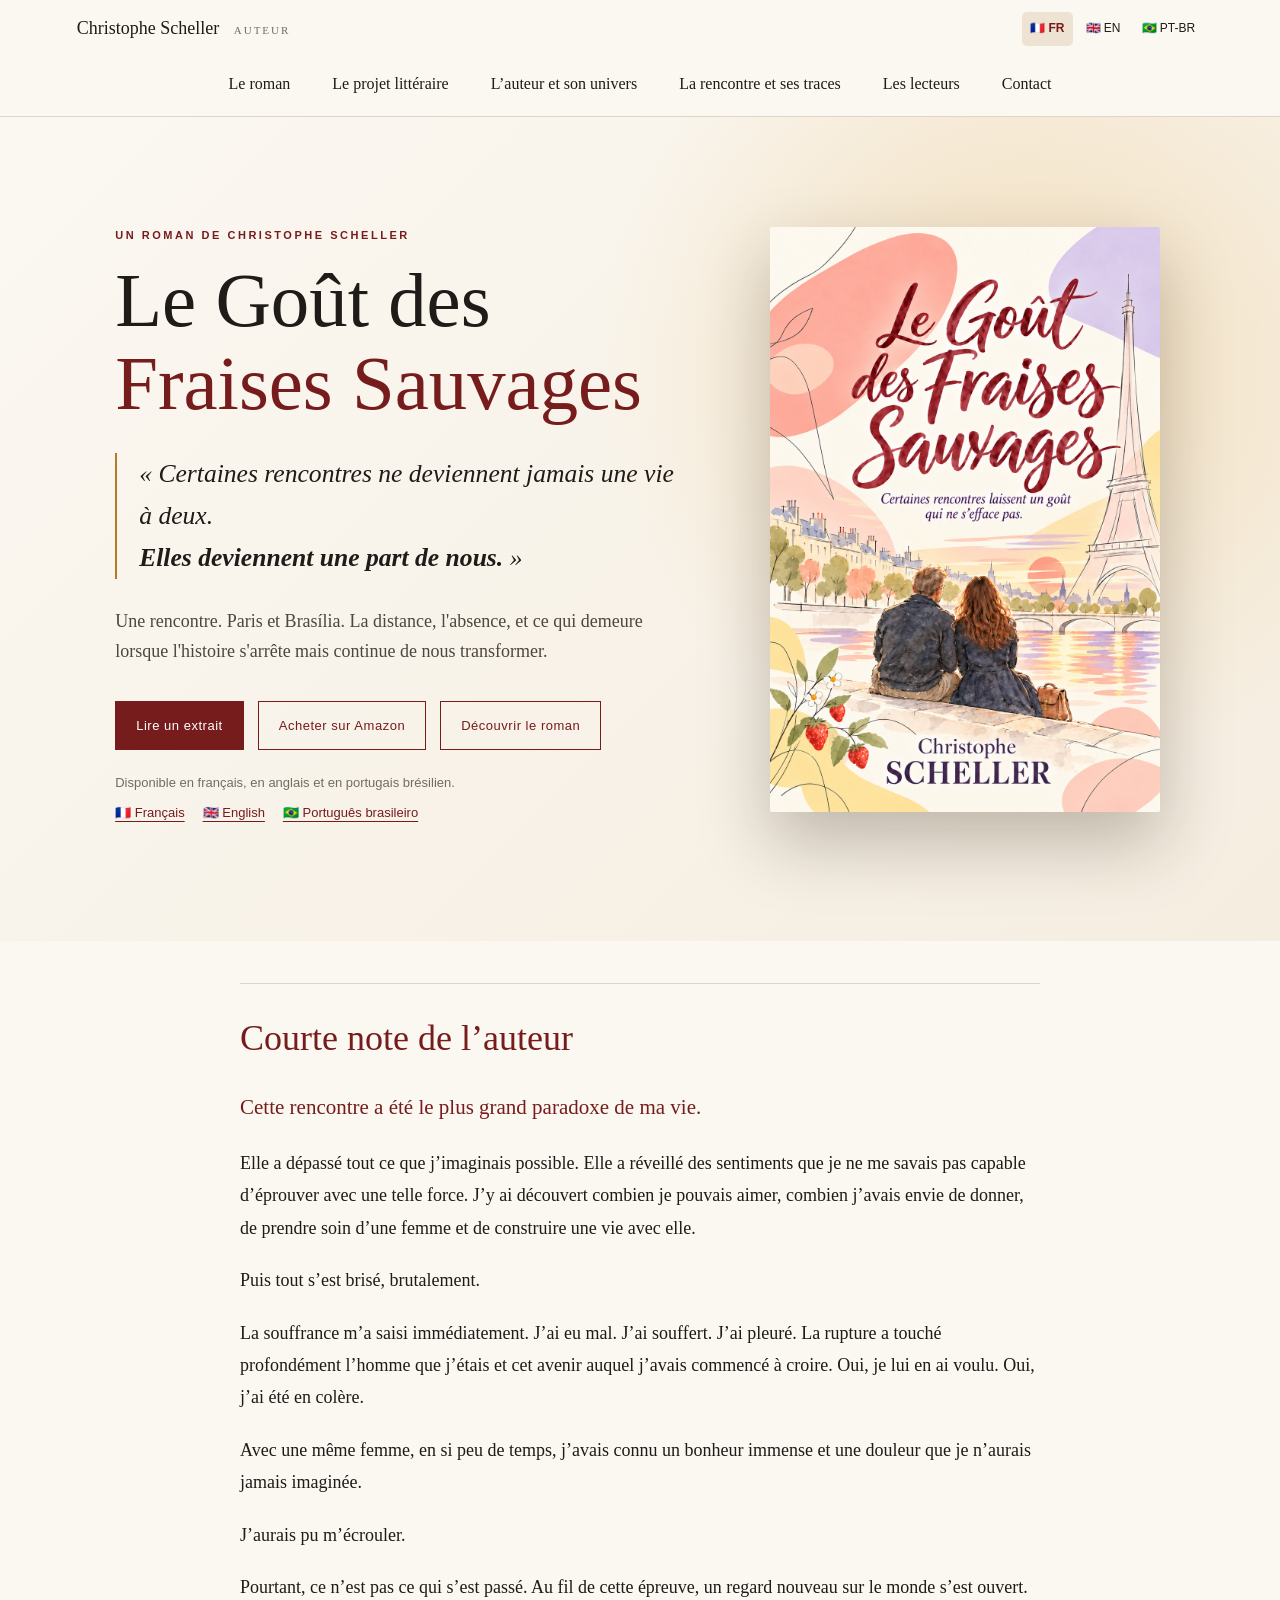
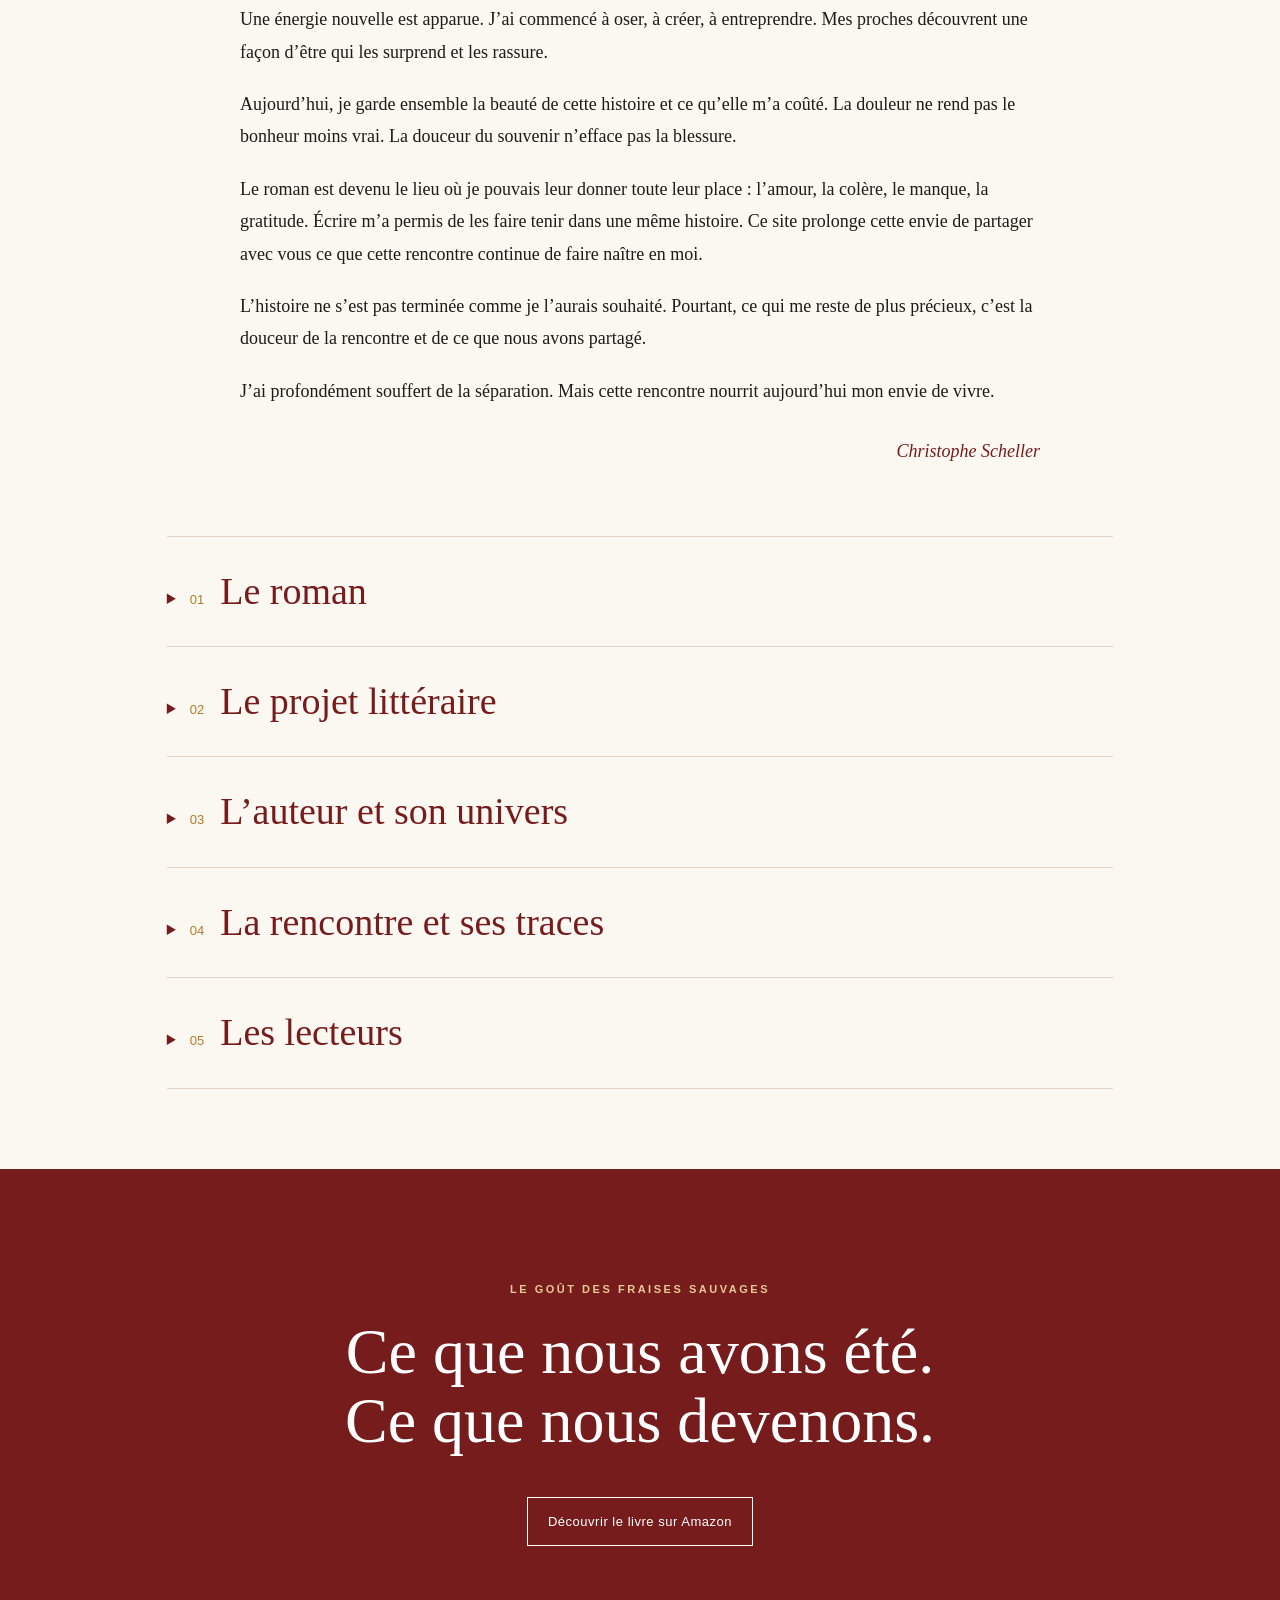
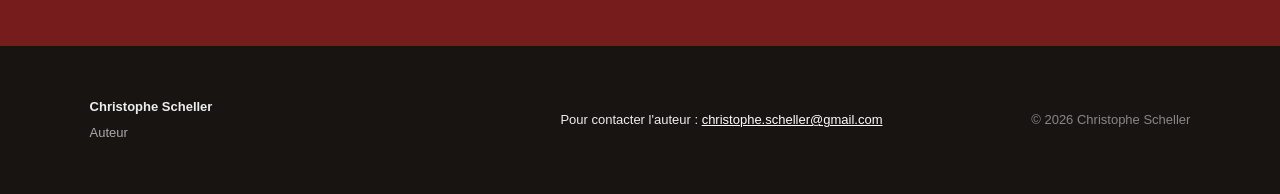
==== index.html @ 7e91642c "corr 4eme" ====
<!doctype html>
<html lang="fr">

<head>
  <meta charset="utf-8">
  <meta name="viewport" content="width=device-width,initial-scale=1">

  <title>Le Goût des Fraises Sauvages | Christophe Scheller</title>

  <meta name="description" content="Découvrez Le Goût des Fraises Sauvages, roman de Christophe Scheller sur une rencontre bouleversante entre Paris et Brasília, l'amour, l'absence et la transformation.">

  <meta property="og:title" content="Le Goût des Fraises Sauvages | Christophe Scheller">

  <meta property="og:description" content="Certaines rencontres ne deviennent jamais une vie à deux. Elles deviennent une part de nous.">

  <meta property="og:image" content="https://christophescheller.fr/assets/couverture-v5.jpg">

  <meta property="og:url" content="https://christophescheller.fr/">

  <meta property="og:type" content="book">

  <link rel="canonical" href="https://christophescheller.fr/">

  <link rel="stylesheet" href="style.css?v=20261029-couvertures">

  <script type="application/ld+json">
  {
    "@context": "https://schema.org",
    "@type": "Book",
    "name": "Le Goût des Fraises Sauvages",
    "author": {
      "@type": "Person",
      "name": "Christophe Scheller",
      "url": "https://christophescheller.fr/"
    },
    "isbn": "9791098723100",
    "inLanguage": "fr",
    "url": "https://christophescheller.fr/",
    "sameAs": "https://www.amazon.fr/dp/B0H6JQLMPZ"
  }
  </script>
<link rel="alternate" hreflang="fr" href="https://christophescheller.fr/"><link rel="alternate" hreflang="en" href="https://christophescheller.fr/en/"><link rel="alternate" hreflang="pt-BR" href="https://christophescheller.fr/pt-br/"><link rel="alternate" hreflang="x-default" href="https://christophescheller.fr/"><meta property="og:locale" content="fr_FR"></head>

<body>

<header>

  <a class="brand" href="#top">
    Christophe Scheller
    <span>Auteur</span>
  </a>

  <nav aria-label="Navigation principale">
    <a href="#roman">Le roman</a>
    <a href="#projet">Le projet littéraire</a>
    <a href="#auteur">L’auteur et son univers</a>
    <a href="#rencontre">La rencontre et ses traces</a>
    <a href="#lecteurs">Les lecteurs</a>
    <a href="#contact">Contact</a>
  </nav>

<div class="language-switcher" role="group" aria-label="Choisir la langue"><a href="index.html" lang="fr" aria-label="Français" aria-current="page">🇫🇷 FR</a><a href="en/index.html" lang="en" aria-label="English">🇬🇧 EN</a><a href="pt-br/index.html" lang="pt-BR" aria-label="Português brasileiro">🇧🇷 PT-BR</a></div></header>


<main id="top">
<section class="hero">

  <div class="hero-copy">

    <p class="eyebrow">
      UN ROMAN DE CHRISTOPHE SCHELLER
    </p>

    <h1>
      Le Goût des<br>
      <em>Fraises Sauvages</em>
    </h1>

    <blockquote>
      « Certaines rencontres ne deviennent jamais une vie à deux.<br>
      <strong>Elles deviennent une part de nous.</strong> »
    </blockquote>

    <p class="lead">
      Une rencontre. Paris et Brasília. La distance, l'absence,
      et ce qui demeure lorsque l'histoire s'arrête mais continue
      de nous transformer.
    </p>

    <div class="actions">

      <a class="button primary" href="#premier-extrait">Lire un extrait</a><a class="button" target="_blank" rel="noopener" href="https://www.amazon.fr/dp/B0H6JQLMPZ">
        Acheter sur Amazon
      </a>

    <a class="button" href="#roman">
        Découvrir le roman
      </a>

      </div>

  <div class="book-editions"><p>Disponible en français, en anglais et en portugais brésilien.</p><div class="edition-links"><a href="https://www.amazon.fr/dp/B0H6JQLMPZ" target="_blank" rel="noopener" lang="fr">🇫🇷 Français</a><a href="https://www.amazon.fr/dp/B0H6MMX7SH" target="_blank" rel="noopener" lang="en">🇬🇧 English</a><a href="https://www.amazon.fr/dp/B0H6MTT7H8" target="_blank" rel="noopener" lang="pt-BR">🇧🇷 Português brasileiro</a></div></div></div>

  <div class="cover-wrap">

    <img class="cover" src="assets/couverture-v5.jpg" alt="Couverture du roman Le Goût des Fraises Sauvages de Christophe Scheller">

  </div>

</section>
<section id="note-auteur" class="author-note" aria-labelledby="note-auteur-title"><div class="author-note-inner"><h2 id="note-auteur-title">Courte note de l’auteur</h2><p class="author-note-opening">Cette rencontre a été le plus grand paradoxe de ma vie.</p><p>Elle a dépassé tout ce que j’imaginais possible. Elle a réveillé des sentiments que je ne me savais pas capable d’éprouver avec une telle force. J’y ai découvert combien je pouvais aimer, combien j’avais envie de donner, de prendre soin d’une femme et de construire une vie avec elle.</p><p>Puis tout s’est brisé, brutalement.</p><p>La souffrance m’a saisi immédiatement. J’ai eu mal. J’ai souffert. J’ai pleuré. La rupture a touché profondément l’homme que j’étais et cet avenir auquel j’avais commencé à croire. Oui, je lui en ai voulu. Oui, j’ai été en colère.</p><p>Avec une même femme, en si peu de temps, j’avais connu un bonheur immense et une douleur que je n’aurais jamais imaginée.</p><p>J’aurais pu m’écrouler.</p><p>Pourtant, ce n’est pas ce qui s’est passé. Au fil de cette épreuve, un regard nouveau sur le monde s’est ouvert. Une énergie nouvelle est apparue. J’ai commencé à oser, à créer, à entreprendre. Mes proches découvrent une façon d’être qui les surprend et les rassure.</p><p>Aujourd’hui, je garde ensemble la beauté de cette histoire et ce qu’elle m’a coûté. La douleur ne rend pas le bonheur moins vrai. La douceur du souvenir n’efface pas la blessure.</p><p>Le roman est devenu le lieu où je pouvais leur donner toute leur place : l’amour, la colère, le manque, la gratitude. Écrire m’a permis de les faire tenir dans une même histoire. Ce site prolonge cette envie de partager avec vous ce que cette rencontre continue de faire naître en moi.</p><p>L’histoire ne s’est pas terminée comme je l’aurais souhaité. Pourtant, ce qui me reste de plus précieux, c’est la douceur de la rencontre et de ce que nous avons partagé.</p><p>J’ai profondément souffert de la séparation. Mais cette rencontre nourrit aujourd’hui mon envie de vivre.</p><p class="author-note-signature"><em>Christophe Scheller</em></p></div></section>
<div class="site-chapters"><section id="roman" class="site-chapter"><details class="site-major"><summary><span class="chapter-number" aria-hidden="true">01</span><h2>Le roman</h2></summary><div class="site-major-content"><details class="site-subchapter" id="presentation-roman"><summary><h3>Présentation du livre</h3></summary><div class="site-subcontent"><section class="roman">

  <div class="narrow">

    <p class="eyebrow">
      LE ROMAN
    </p>

    <h2>
      Peut-on être profondément marqué par une histoire
      qui n'a jamais vraiment eu le temps d'exister ?
    </h2>

    <figure class="full-book-cover"><img src="assets/couverture-complete-fr.jpg" alt="Couverture complète du Goût des Fraises Sauvages, avec la première de couverture, le dos et la quatrième de couverture en français." loading="lazy" width="1600" height="1127"><figcaption>La couverture du livre, recto et verso</figcaption></figure><p>
      Christophe ne s'attendait plus à une rencontre capable
      de bouleverser sa vie.
    </p>

    <p class="pivot">
      Puis il y eut Juliana.
    </p>

    <p>
      Quelques jours à Paris. Une évidence inattendue.
      Et bientôt la distance entre Paris et Brasília, les silences,
      l'attente et cette étrange impossibilité de vivre pleinement
      une histoire qui, pourtant, refuse de disparaître.
    </p>

    <p>
      Car certaines rencontres ne deviennent jamais une vie à deux.
      <strong>Elles deviennent une part de nous.</strong>
    </p>

    <p>
      <em>Le Goût des Fraises Sauvages</em> raconte ce qui reste
      lorsque l'histoire s'arrête mais que ce qu'elle a éveillé
      continue de vivre.
    </p>

    <p>
      À travers le souvenir, le manque, le désir, le renoncement
      et la reconstruction, Christophe tente peu à peu de comprendre
      pourquoi certaines personnes traversent notre existence
      quelques instants seulement et y laissent pourtant
      une empreinte durable.
    </p>

    <p>
      Un roman intime sur l'amour, l'absence et ces rencontres
      qui nous obligent parfois à regarder autrement celui que nous étions —
      et celui que nous pouvons encore devenir.
    </p>

    <p class="note">
      Inspiré d'une histoire vécue,
      <em>Le Goût des Fraises Sauvages</em> explore la frontière fragile
      entre ce que nous avons réellement vécu, ce que nous avons espéré vivre
      et ce qui, malgré tout, demeure.
    </p>

    <p><a class="text-link" href="#evolutions">Découvrir les dernières évolutions du roman →</a></p>

  <p><a class="text-link" href="#projet">Découvrir le projet du roman →</a></p></div>

<!-- QUAND UNE HISTOIRE D'AMOUR DEVIENT UNE RENAISSANCE -->
<section class="renaissance" aria-labelledby="renaissance-title">
  <div class="renaissance-inner">

    <p class="eyebrow">AU-DELÀ DE L'HISTOIRE D'AMOUR</p>

    <h2 id="renaissance-title">
      Quand une histoire d'amour devient une renaissance
    </h2>

    <p class="renaissance-question">
      Et si les plus belles histoires d'amour n'étaient pas
      nécessairement celles qui durent, mais celles qui nous
      donnent envie de vivre autrement ?
    </p>

    <div class="renaissance-text">

      <p>
        <em>Le Goût des Fraises Sauvages</em> raconte une histoire
        d'amour impossible. Une rencontre intense, quelques jours
        de bonheur, puis la distance, l'absence et la douleur
        de ce qui n'a pas pu être vécu.
      </p>

      <p class="renaissance-transition">
        Mais ce roman raconte surtout autre chose.
      </p>

      <p>
        Il raconte comment une rencontre peut bouleverser une existence,
        réveiller des émotions que l'on croyait oubliées et faire naître,
        au cœur même de la souffrance, une énergie nouvelle.
        Comment le manque peut progressivement laisser place
        à la découverte de soi, à l'envie de créer, de partager,
        d'aimer encore et, simplement, au bonheur de se sentir vivant.
      </p>

      <p>
        Car toutes les histoires d'amour ne sont pas destinées
        à devenir une vie à deux. Certaines nous offrent quelque
        chose d'inattendu : une autre manière de regarder le monde,
        les autres et nous-mêmes.
      </p>

    </div>

    <p class="renaissance-conclusion">
      Ce n'est pas l'histoire d'un amour qui a échoué.
      <strong>
        C'est l'histoire d'une rencontre qui a réussi
        à transformer une vie.
      </strong>
    </p>

  </div>
</section>

<section class="distance">

  <p>
    PARIS <span>—</span> BRASÍLIA
  </p>

  <h2>
    Il existe des histoires que la distance interrompt.<br>
    Et d'autres qu'elle empêche de disparaître.
  </h2>

</section>



</section>



</div></details><details class="site-subchapter" id="couvertures"><summary><h3>Les couvertures dans le temps</h3></summary>
<div class="site-subcontent cover-history">
<p class="cover-history-intro">Avant même d’en lire les premières pages, on rencontre un livre par sa couverture. Celle du Goût des Fraises Sauvages a évolué avec le texte et avec mon regard sur cette histoire. Voici les étapes de ce cheminement, jusqu’à une nouvelle piste encore en réflexion.</p>
<p class="cover-history-hint">Cliquez sur une couverture pour l’agrandir.</p>
<div class="cover-history-grid"><article class="cover-history-card">
<h4>01 — Aux origines, un récit personnel</h4>
<img src="assets/couverture-01-biographie.jpg" alt="Première couverture sobre : fond crème, titre et fraise sauvage aux ornements dorés." loading="lazy" width="1000" height="1435">
<p>À l’origine, ce livre était une biographie. Cette première couverture en accompagnait la dimension intime avec beaucoup de sobriété : un fond clair, quelques touches dorées et une fraise sauvage. L’essentiel était encore dans les mots, dans ce besoin de raconter et de comprendre ce que j’avais vécu.</p>
</article><article class="cover-history-card">
<h4>02 — L’histoire devient un roman</h4>
<img src="assets/couverture-02-premier-roman.jpg" alt="Première couverture du roman : un couple de dos au bord de la Seine, face à la tour Eiffel au coucher du soleil." loading="lazy" width="657" height="970">
<p>Avec la première version du roman, la couverture s’ouvre sur Paris. Deux êtres, vus de dos, partagent un instant au bord de la Seine. La lumière du soir, la tour Eiffel et les fraises sauvages donnent un décor à la rencontre. L’image invite désormais le lecteur à entrer dans une histoire.</p>
</article><article class="cover-history-card">
<h4>03 — L’aquarelle, au plus près du souvenir</h4>
<img src="assets/couverture-03-aquarelle.jpg" alt="Couverture en aquarelle : un couple de dos au bord de la Seine, dans des tons pastel." loading="lazy" width="658" height="970">
<p>À mesure que le roman s’est approfondi, l’aquarelle s’est imposée. Elle conserve la scène, mais en adoucit les contours, comme le fait parfois la mémoire. Ses couleurs et sa légèreté me semblent plus proches de ce que je souhaitais transmettre : la douceur d’une rencontre, sa fragilité et la trace qu’elle laisse en nous.</p>
</article><article class="cover-history-card">
<h4>04 — Une piste à explorer : le baiser</h4>
<img src="assets/couverture-04-piste-baiser.jpg" alt="Piste de couverture : un couple s’embrasse dans une rue parisienne, entouré de touches d’aquarelle." loading="lazy" width="1000" height="1483">
<p>Cette nouvelle proposition de couverture est encore une piste de réflexion. Elle évoque Le Baiser de l’Hôtel de Ville de Robert Doisneau, revisité à travers cette rencontre. Après les silhouettes de dos, les visages apparaissent et le baiser devient le centre de l’image. Une manière plus directe d’incarner la tendresse et l’élan amoureux qui traversent le roman.</p>
</article></div>
</div></details><details class="site-subchapter" id="extraits"><summary><h3>Lire quelques extraits</h3></summary><div class="site-subcontent"><section class="roman excerpts"><div class="narrow"><p class="eyebrow">LIRE QUELQUES PAGES</p><h2 id="extraits-title">Quatre extraits pour entrer dans le roman</h2><details class="reading-block reading-part" id="premier-extrait"><summary><h4 class="reading-title">Le premier regard</h4><small>Acte I — La rencontre</small></summary><div class="excerpt-content"><p class="excerpt-intro">Un regard, un sourire, puis le désir de parler à cette inconnue.</p><blockquote><p>Puis Christophe leva les yeux.</p><p>Il la vit.</p><p>Elle avait les cheveux châtains, légèrement éclaircis, qui tombaient librement sur ses épaules. Des traits doux, des yeux sombres et expressifs. Elle était belle.</p><p>Mais ce ne fut pas vraiment sa beauté qui retint son regard.</p><p>Elle ne cherchait pas à attirer l&#x27;attention. Pourtant, Christophe avait immédiatement été sensible à sa présence, à cette façon si naturelle qu&#x27;elle avait d&#x27;être là, sans jamais chercher à s&#x27;imposer.</p><p>Et puis il y avait son sourire. Un sourire large, spontané, qui semblait gagner tout son visage jusqu&#x27;à ses yeux.</p><p>Elle parlait avec son amie en accompagnant parfois ses mots d’un geste de la main. Puis elle écoutait. Riait. Redevenait attentive.</p><p>Elle ne semblait pas savoir qu’on pouvait la regarder. Et pourtant, Christophe ne pouvait s&#x27;empêcher de la regarder.</p><p>Il détourna les yeux, presque gêné de cette attirance soudaine, et tenta de reprendre le fil de la conversation. Il ne voulait surtout pas qu&#x27;elle remarque son insistance, encore moins qu&#x27;elle puisse s&#x27;en trouver importunée.</p><p>Mais quelques secondes plus tard, son regard revenait vers elle. Malgré lui. Il avait simplement envie de la regarder encore, de retrouver ce sourire, cette présence qui l&#x27;avait immédiatement touché.</p><p>Hassan parlait toujours de cette rupture qu&#x27;il ne comprenait pas. Christophe l&#x27;écoutait. Du moins essayait-il.</p><p>Son regard revenait vers elle.</p><p>Il y avait chez cette femme quelque chose de profondément vivant. Une manière d&#x27;être entièrement là, dans une conversation, dans un rire, dans l&#x27;instant.</p><p>Il ne savait rien d&#x27;elle. Ni son prénom. Ni son âge. Ni la ville où elle vivait. Ni même la langue dans laquelle elle parlait.</p><p>Il ignorait tout de la vie qui existait derrière ce sourire.</p><p>Pour l&#x27;instant, il ne voyait qu&#x27;une femme assise quelques tables plus loin. Et un sourire qui, pour une raison qu&#x27;il ne comprenait pas encore, l&#x27;empêchait de regarder tout à fait ailleurs.</p><p>Une seule chose finit par s’imposer à lui.</p><p>Il ne voulait pas quitter ce restaurant sans lui avoir parlé.</p><p>Il se pencha vers la table, se rapprochant ainsi de Juliana jusqu&#x27;à se retrouver face à elle. Sans plan. Sans vraiment savoir ce qu&#x27;il allait lui dire.</p><p>Elle leva les yeux vers lui.</p><p>Pour la première fois, leurs regards se rencontrèrent vraiment.</p><p>De près, Christophe retrouva ce sourire qui l&#x27;avait tant attiré. Il découvrit aussi ses yeux, vifs, curieux, presque amusés de voir cet inconnu venir lui adresser la parole.</p><p>Il hésita une seconde.</p><p>– Excusez-moi… Puis-je vous prendre en photo ?</p><p>Juliana parut surprise. La demande avait manifestement quelque chose d’inattendu.</p><p>Puis elle sourit de nouveau.</p><p>– Bien sûr.</p><p>Christophe prit la photo. Il aurait pu la remercier et en rester là. Mais il n&#x27;en avait aucune envie.</p><p>Il profita de cet instant pour prolonger la conversation. Quelques mots en appelèrent d&#x27;autres.</p><p>Il apprit qu’elle était brésilienne, qu’elle venait de Brasília et qu’elle se trouvait à Paris pour un stage auprès des pompiers. Elle lui parla de son métier, de son séjour, de cette ville qu’elle découvrait avec enthousiasme.</p><p>Elle repartirait dans trois jours.</p><p>Trois jours.</p><p>Christophe regarda son amie, puis revint vers Juliana.</p><p>– Et où est votre mari ?</p><p>Avant même que Juliana ait le temps de répondre, son amie éclata de rire.</p><p>– Mais elle est célibataire !</p><p>Juliana leva les yeux au ciel en souriant, partagée entre l’amusement et l’embarras. Christophe rit à son tour.</p><p>– Eh bien… moi aussi.</p><p>Cette fois, ils se regardèrent quelques secondes de plus.</p><p>Rien de spectaculaire. Rien qu’un sourire échangé entre deux inconnus dans un restaurant parisien.</p><p>Christophe lui demanda son numéro pour pouvoir lui envoyer la photo. Elle le lui donna.</p><p>Tout avait été étonnamment simple. Pas de stratégie. Pas de séduction calculée.</p></blockquote><a class="text-link" target="_blank" rel="noopener" href="https://www.amazon.fr/dp/B0H6JQLMPZ">Poursuivre la lecture sur Amazon →</a></div></details><details class="reading-block reading-part"><summary><h4 class="reading-title">Un avenir qui semble déjà exister</h4><small>Acte II — La construction</small></summary><div class="excerpt-content"><p class="excerpt-intro">Entre Paris et Brasília, le quotidien commence à dessiner un avenir.</p><blockquote><p>Puis la conversation reprit son cours. Sans effort. Sans qu&#x27;aucun d&#x27;eux n&#x27;essaie de la relancer. Elle semblait avancer toute seule.</p><p>Christophe lui envoya quelques photographies de son dimanche. Son déjeuner. Le gâteau qu&#x27;il avait préparé. Puis l&#x27;Arc de Triomphe sous la neige.</p><p>Il lui écrivit simplement :</p><p>« Tu as manqué ça. »</p><p>Juliana riait. Elle lui montra à son tour la tour de télévision de Brasília. Ils plaisantèrent sur leur drôle de Tour Eiffel brésilienne.</p><p>Elle lui promit de l&#x27;y emmener dîner lorsqu&#x27;il viendrait au Brésil. Lui imaginait déjà tout ce qu&#x27;il lui ferait découvrir lorsqu&#x27;elle reviendrait à Paris.</p><p>Le plus étonnant n&#x27;était pas qu&#x27;ils parlent d&#x27;avenir. C&#x27;était la simplicité avec laquelle cet avenir semblait déjà exister.</p><p>Ils parlaient comme deux personnes qui savaient déjà qu&#x27;elles le vivraient ensemble.</p></blockquote><a class="text-link" target="_blank" rel="noopener" href="https://www.amazon.fr/dp/B0H6JQLMPZ">Poursuivre la lecture sur Amazon →</a></div></details><details class="reading-block reading-part"><summary><h4 class="reading-title">Les questions que laisse une rencontre</h4><small>Prologue</small></summary><div class="excerpt-content"><p class="excerpt-intro">Le temps et la mémoire changent parfois le sens d’une histoire.</p><blockquote><p>Il est des histoires que l&#x27;on vit sans vraiment les comprendre, et dont le sens ne se révèle que bien plus tard.</p><p>Certaines semblent s&#x27;achever un soir, dans une gare, un aéroport ou au détour d&#x27;un dernier message. Pourtant, elles continuent parfois à vivre bien après leur fin.</p><p>Elles se déplacent lentement dans la mémoire. Reviennent sans prévenir. Changent de visage avec le temps. Jusqu&#x27;au jour où une question que l&#x27;on croyait refermée se pose autrement.</p><p>L&#x27;histoire de Christophe et Juliana appartient à cette catégorie.</p><p>Lorsqu&#x27;ils se rencontrèrent à Paris, rien ne semblait devoir les rapprocher.</p><p>Ils vivaient sur deux continents. Deux vies déjà construites. Deux existences occupées par le travail, les responsabilités et les équilibres fragiles que l&#x27;âge finit toujours par imposer.</p><p>Le hasard ne leur accorda que quelques jours dans la même ville. Quelques jours qui auraient pu n&#x27;être qu&#x27;une simple parenthèse parmi tant d&#x27;autres.</p><p>Ils ne le furent pas.</p><p>Longtemps, Christophe crut que cette histoire lui avait déjà livré son sens. Il croyait savoir où elle avait commencé. Pourquoi elle s&#x27;était arrêtée. Ce qu&#x27;elle avait laissé derrière elle.</p><p>Il se trompait.</p><p>Certaines vérités n&#x27;apparaissent qu&#x27;une fois le silence revenu.</p><p>Il faut parfois longtemps pour comprendre ce que quelques semaines ont réellement changé. Et plus longtemps encore pour découvrir que les questions que l&#x27;on se posait n&#x27;étaient peut-être pas les bonnes.</p><p>C&#x27;est là que commence cette histoire.</p></blockquote><a class="text-link" target="_blank" rel="noopener" href="https://www.amazon.fr/dp/B0H6JQLMPZ">Poursuivre la lecture sur Amazon →</a></div></details><details class="reading-block reading-part"><summary><h4 class="reading-title">Et si Juliana revenait ?</h4><small>Acte VII — La maturité</small></summary><div class="excerpt-content"><p class="excerpt-intro">Certaines questions ne cherchent pas à prédire l’avenir. Elles permettent de mesurer ce qui a changé en nous.</p><blockquote><p>Et si Juliana revenait ?</p><p>Pendant longtemps, la réponse lui aurait semblé évidente.</p><p>Il serait revenu vers elle sans hésiter.</p><p>Il aurait repris le chemin qu&#x27;il n&#x27;avait jamais réellement quitté dans son cœur.</p><p>À cette époque, une seule chose comptait.</p><p>L&#x27;aimer.</p><p>Aujourd&#x27;hui, pourtant, la réponse ne lui paraissait plus aussi simple.</p><p>Non parce qu&#x27;il ne l&#x27;aimait plus.</p><p>L&#x27;amour n&#x27;avait jamais été la question.</p><p>Mais Christophe avait fini par comprendre que son amour pour Juliana ne s&#x27;était pas seulement nourri de la femme qu&#x27;elle était.</p><p>Il s&#x27;était aussi nourri de l&#x27;amour qu&#x27;il avait cru recevoir d&#x27;elle.</p><p>De ses mots. De cette place qu&#x27;elle lui faisait dans sa vie. De la manière dont elle avait cru en eux.</p><p>Il avait aimé Juliana. Et il avait profondément aimé être aimé par elle.</p><p>Cette certitude avait nourri son propre amour bien davantage qu&#x27;il ne l&#x27;avait compris à l&#x27;époque.</p><p>Elle avait donné à leur histoire une évidence.</p><p>Elle avait transformé une rencontre extraordinaire en avenir possible.</p><p>Et quelque chose s&#x27;était brisé à cet endroit-là aussi.</p><p>Quelque chose que Christophe avait mis longtemps à accepter.</p><p>La blessure.</p><p>Pendant des mois, il avait cherché pourquoi leur histoire s&#x27;était arrêtée.</p><p>Il avait essayé de comprendre Juliana.</p><p>Ses peurs. Ses contradictions. Les choix auxquels elle avait peut-être été confrontée.</p><p>Il avait appris à accepter qu&#x27;une histoire puisse être profondément vraie et pourtant ne pas trouver sa place dans une vie.</p><p>Mais comprendre cela n&#x27;effaçait pas ce qui s&#x27;était passé.</p><p>Il imagina alors ce que pourrait être ce retour.</p><p>Pas nécessairement à Paris. Pas devant sa porte.</p><p>Simplement dans sa vie.</p><p>Si un jour son nom apparaissait de nouveau sur son téléphone.</p><p>Si, derrière ce nom, il retrouvait cette voix qu&#x27;il connaissait par cœur.</p><p>Et si elle lui disait simplement :</p><p>– Chris... I still love you. I know you&#x27;re the one.</p><p>Pendant quelques secondes, tout ce qu&#x27;il croyait avoir compris s&#x27;effaça.</p><p>Les analyses. Les hypothèses. Les réponses patiemment construites.</p><p>Il ne resta plus qu&#x27;une émotion.</p><p>Immédiate.</p><p>Presque intacte.</p><p>Le cœur possède sa propre mémoire.</p><p>Il reconnaît parfois quelqu&#x27;un avant même que la pensée n&#x27;ait commencé son travail.</p><p>Christophe le savait.</p><p>Quelque chose en lui reconnaîtrait Juliana.</p><p>Son sourire. Sa voix. Cette douceur qu&#x27;il avait tant aimée.</p><p>Peut-être même cette lumière qu&#x27;il avait cru retrouver chaque fois qu&#x27;elle apparaissait sur son écran.</p><p>Et pendant quelques secondes, peut-être aurait-il simplement envie de la prendre dans ses bras.</p><p>Mais il savait désormais qu&#x27;une autre mémoire se réveillerait presque aussitôt.</p><p>Celle du 4 février.</p><p>Et avec elle, une question qui n&#x27;avait jamais existé auparavant.</p><p>Pourrait-il encore croire à son amour de la même manière ?</p><p>Non parce qu&#x27;il penserait que Juliana mentait.</p><p>C&#x27;était peut-être même cela qui rendait la question si difficile.</p><p>Elle avait déjà pu l&#x27;aimer sincèrement.</p><p>Elle avait déjà pu croire sincèrement à leur avenir.</p><p>Et pourtant, elle était partie.</p><p>Christophe avait fini par comprendre que l&#x27;amour et la possibilité de vivre cet amour n&#x27;étaient pas toujours la même chose.</p><p>Cette compréhension l&#x27;avait aidé à regarder leur histoire autrement.</p><p>Elle lui avait même permis d&#x27;imaginer que la décision de Juliana n&#x27;avait peut-être pas été un rejet de lui. Qu&#x27;elle n&#x27;avait peut-être simplement pas réussi à choisir la vie qu&#x27;il aurait fallu construire pour vivre cet amour.</p><p>Mais cette même compréhension changeait aussi ce que signifierait un éventuel retour.</p><p>Autrefois, entendre I love you aurait suffi.</p><p>Aujourd&#x27;hui, Christophe pourrait encore la croire.</p><p>Mais la croire ne suffirait plus.</p></blockquote><a class="text-link" target="_blank" rel="noopener" href="https://www.amazon.fr/dp/B0H6JQLMPZ">Poursuivre la lecture sur Amazon →</a></div></details></div></section></div></details><details class="site-subchapter" id="evolutions"><summary><h3>Les dernières évolutions du roman</h3></summary><div class="site-subcontent"><section class="roman roman-evolutions">
  <div class="narrow">
    <p class="eyebrow">AU FIL DE LA RÉÉCRITURE</p>
    <h2 id="evolutions-title">Les dernières évolutions du roman</h2>
    <p>Depuis la version initialement publiée, j’ai beaucoup retravaillé Le Goût des Fraises Sauvages. J’ai voulu rendre l’histoire plus vivante et approfondir ce que Christophe traverse, tout en laissant davantage de place aux contradictions et aux questions sans réponse.</p>
    <p>J’ai d’abord développé les personnages et les scènes. On découvre mieux la vie de Christophe avant la rencontre, ses habitudes, son équilibre. Juliana et Karima prennent aussi davantage corps à travers leurs gestes, leurs expressions et leur manière d’être. Mon objectif était que le lecteur puisse mieux les rencontrer et ressentir ce qui attache Christophe à chacune d’elles.</p>
    <p>J’ai surtout enrichi la construction de la relation avec Juliana : les échanges du quotidien, la place qu’ils se donnent dans leurs vies, les familles, l’apprentissage du français, les préparatifs du voyage et les projets d’avenir. Je voulais mieux montrer pourquoi Christophe avait cru à cette histoire, et combien ils avaient été deux à lui donner une réalité malgré la distance.</p>
    <p>Cela m’a conduit à approfondir la rupture et ses conséquences. La douleur est plus concrète : les nuits difficiles, les larmes, l’annulation du voyage, cet avenir qu’il ne sait plus par quoi remplacer. J’ai aussi laissé apparaître sa colère, sa déception et sa difficulté à comprendre le silence. Je voulais que son chemin vers l’apaisement fasse une vraie place à la blessure.</p>
    <p>L’histoire avec Karima a également été remaniée. Christophe y apparaît davantage dans son indécision, incapable de choisir entre deux vies possibles, jusqu’à la laisser partir sans la retenir. Ce passage donne plus de poids à sa propre responsabilité et éclaire autrement son regard sur Juliana : il connaît lui aussi la difficulté de renoncer à une vie pour en choisir une autre.</p>
    <p>Enfin, j’ai revu la fin pour rendre Christophe plus prudent dans ses interprétations. Il envisage plusieurs raisons au départ de Juliana, mais accepte qu’il ne saura peut-être jamais ce qui s’est réellement passé en elle. Son apaisement ne dépend plus autant d’une explication à laquelle il aurait besoin de croire.</p>
    <p>J’ai également voulu montrer qu’avancer pouvait signifier retrouver le plaisir de vivre, de regarder quelqu’un, d’aimer un jour, tout en conservant la trace de cette rencontre. Et si Juliana revenait, les sentiments ne suffiraient plus : la confiance aurait, elle aussi, besoin d’être reconstruite.</p>
    <p>À travers ces changements, j’ai cherché à préserver toute la beauté de l'histoire tout en reconnaissant pleinement ce qu’elle a coûté à Christophe. La nouvelle version porte davantage cette conviction : une histoire peut avoir été profondément sincère sans avoir réussi à devenir une vie. Et l’on peut en garder la valeur sans avoir à en adoucir la fin.</p>
  </div>
</section>

</div></details></div></details></section><section id="projet" class="site-chapter"><details class="site-major"><summary><span class="chapter-number" aria-hidden="true">02</span><h2>Le projet littéraire</h2></summary><div class="site-major-content"><p>L’intention du livre, son histoire et un regard sur son écriture : un dossier de Christophe Scheller pour explorer le projet littéraire.</p><details class="site-subchapter" id="parcours"><summary><h3>Pourquoi j’ai écrit ce livre</h3></summary><div class="site-subcontent"><section class="story">

  <div class="story-inner">

    <p class="eyebrow">
      DU MONDE DES PROJETS À L’ÉCRITURE
    </p>

    <h2>
      Un livre que je n'avais jamais pensé écrire…<br>
      <em>mais qu'il m'était devenu impossible de ne pas écrire.</em>
    </h2>

    <div class="story-copy">

      <p class="story-opening">
        Pendant trente ans, j'ai travaillé dans un monde où l'on peut
        généralement comprendre les problèmes, analyser les contraintes
        et chercher des solutions.
      </p>

      <p>
        Puis j'ai rencontré quelque chose qui ne se laissait pas résoudre.
      </p>

      <p class="story-question">
        Comment une personne peut-elle continuer à transformer votre vie
        alors qu'elle n'en fait plus partie ?
      </p>

      <p>
        Je n'avais jamais imaginé écrire un livre. Je suis ingénieur.
        J'ai passé l'essentiel de ma vie professionnelle dans l'analyse,
        les projets, les décisions et la recherche de solutions.
      </p>

      <p>
        Et puis il y a eu une rencontre. Une rencontre qui, longtemps après
        sa fin, continuait à me poser une question à laquelle aucune méthode
        ne permettait de répondre.
      </p>

      <p>
        Alors j'ai commencé à écrire.
      </p>

      <p class="rhythm">
        Pas pour publier.<br>
        Pas même pour raconter une histoire.<br>
        <strong>Pour comprendre.</strong>
      </p>

      <p>
        Peu à peu, les souvenirs sont devenus des pages.
        Les pages sont devenues un récit.
        Et le récit est devenu un roman.
      </p>

      <p>
        Un roman sur l'amour, la mémoire, l'absence et ces rencontres
        qui ne deviennent pas forcément une vie…
        mais qui peuvent devenir une part de nous.
      </p>

      <p>
        Je ne sais pas ce que vous trouverez dans ce livre.
        Peut-être une histoire d'amour.
        Peut-être une réflexion sur la mémoire et ce que nous faisons
        de nos souvenirs.
        Ou peut-être simplement quelque chose qui vous rappellera quelqu'un.
      </p>

      <p>
        Car nous avons probablement tous, un jour,
        rencontré une personne qui a changé quelque chose en nous.
      </p>

      <p>
        Aujourd'hui, je suis heureux de pouvoir enfin partager ce livre
        avec celles et ceux qui me connaissent depuis longtemps —
        parfois depuis plusieurs décennies —
        mais qui découvriront peut-être ici une facette de moi
        qu'ils connaissent moins.
      </p>

    </div>

    <figure class="personal-photo strawberry-memory"><img src="assets/fraises-sauvages.png" alt="Des fraises, dont de petites fraises sauvages." loading="lazy" width="852" height="1847"></figure>

    <div class="story-actions">

      <a class="button primary" target="_blank" rel="noopener" href="https://www.linkedin.com/in/christophescheller">
        Me retrouver sur LinkedIn
      </a>

      <a class="button" target="_blank" rel="noopener" href="https://www.amazon.fr/dp/B0H6JQLMPZ">
        Découvrir le livre
      </a>

    </div>

  </div>

</section>



</div></details><details class="site-subchapter" id="synopsis"><summary><h3>Le synopsis</h3></summary><div class="site-subcontent"><div class="project-note"><p>Ce dossier révèle des éléments importants de l’intrigue, y compris le dénouement. Pour découvrir le roman sans les connaître, privilégiez les extraits.</p><a class="text-link" href="#extraits">Lire les extraits →</a></div><div class="project-content"><p data-dossier-paragraph="4">Dans Le Goût des Fraises Sauvages, je raconte un amour réciproque qui fait naître la possibilité d’une vie commune, puis la manière dont sa rupture continue de transformer celui qui reste. La mémoire, l’écriture et la relecture d’une histoire ancienne accompagnent ce cheminement. Mais comprendre autrement ne signifie ni connaître toute la vérité de l’autre, ni effacer la blessure.</p><p data-dossier-paragraph="5">Christophe mène à Paris une existence équilibrée, reconstruite après son divorce, entre son métier d’ingénieur, son fils, ses amis et le squash. Lors d’un dîner avec le nouveau mari de son ex-femme, lui-même confronté à une séparation, il remarque Juliana, une pompier militaire brésilienne venue suivre un stage en France. Son sourire le pousse à lui parler. Quelques jours seulement leur restent avant son retour à Brasília. Ils échangent des messages, choisissent de passer une soirée ensemble, puis se quittent à l’aéroport après un baiser qui donne à leur rencontre une profondeur inattendue.</p><p data-dossier-paragraph="6">L’éloignement ne referme pas cette parenthèse. Pendant près de trois mois, leurs messages, leurs appels et leurs photographies construisent une présence quotidienne. Ils se racontent leur travail, leurs familles, leurs inquiétudes et les petits événements de leurs journées. Christophe découvre la foi de Juliana, sa douceur, son courage et la place centrale de sa fille Esther. Juliana lui confie ses fragilités, lui dit qu’elle se sent en sécurité avec lui et prend une part active à leur avenir. Leur amour se nourrit aussi de cette expérience partagée : aimer et se savoir aimé.</p><p data-dossier-paragraph="7">Les retrouvailles deviennent un projet concret. Christophe réserve son billet pour février. Juliana prépare son accueil, aménage son appartement, apprend le français et imagine les lieux qu’ils découvriront ensemble. Ils évoquent d’autres voyages, la possibilité d’un mariage et d’une famille. Sans avoir encore partagé un quotidien sous le même toit, ils commencent à habiter intérieurement une vie commune. Le récit donne même à voir l’arrivée de Christophe à Brasília, l’étreinte dans le hall et la porte de l’appartement qui s’ouvre. Puis le réveil révèle que cette scène était un rêve : le voyage n’a pas encore eu lieu.</p><p data-dossier-paragraph="8">Le 4 février, quelques jours avant le départ prévu, Juliana lui annonce qu’ils ne peuvent pas être un couple. Pour Christophe, rien dans leurs derniers échanges ne préparait une fin aussi soudaine. La femme qui organisait encore sa venue semble devenue celle qui l’exclut de cet avenir. Il comprend les mots du message, mais ne parvient pas à relier cette décision à l’histoire qu’ils construisaient ensemble. La rupture détruit à la fois un projet, une certitude d’être choisi et la cohérence de son monde intime.</p><p data-dossier-paragraph="9">Ils continuent pourtant quelque temps à prendre soin l’un de l’autre. Juliana envisage de l’accueillir comme un ami ; Christophe essaie de croire qu’ils pourraient ainsi préserver leur rencontre. Tous deux finissent par reconnaître qu’après ce qu’ils ont vécu, cette amitié ne peut donner une forme supportable au voyage. Christophe l’annule. L’avenir imaginé disparaît, tandis que les nuits sans sommeil, les larmes et les réflexes du quotidien en font sentir l’absence. Les messages s’espacent. Quelques attentions subsistent, notamment à son anniversaire, avant que le silence ne prenne une place croissante.</p><p data-dossier-paragraph="10">Christophe relit leurs conversations. Il tente de comprendre comment Juliana a pu le considérer comme l’homme de sa vie tout en doutant de la vie qu’ils pourraient réellement construire. Le besoin d’une présence auprès d’elle et d’Esther, les responsabilités et la distance deviennent plus visibles à ses yeux. Il entrevoit qu’un amour sincère peut ne pas devenir un choix de vie. Cette compréhension reste cependant incomplète : elle n’explique pas avec certitude ce qui s’est joué entre la veille et le lendemain de la rupture.</p><p data-dossier-paragraph="11">Il commence à écrire pour retenir les traces de leur histoire. Peu à peu, le récit lui permet de la traverser autrement et de regarder aussi sa propre manière d’aimer : cette disposition à donner aux possibles la consistance de souvenirs. Il transmet son manuscrit à Juliana. Dans le roman, sa réponse apporte une autre voix. Elle affirme la réalité de son amour, dit s’être sentie reconnue et décrit la solitude qu’elle retrouvait après leurs conversations. Son regard déplace celui de Christophe, sans livrer pour autant une explication exhaustive de la séparation ou du silence qui suit.</p><p data-dossier-paragraph="12">Une confidence ancienne de Juliana, au sujet d’une histoire qui précédait leur rencontre, réveille alors le souvenir de Karima. Bien des années auparavant, Christophe avait aimé cette femme tandis qu’un autre avenir était déjà engagé dans sa vie. Incapable de faire coïncider ses sentiments et ses choix, il l’avait laissée partir. Ce souvenir le place sur une autre rive de la séparation. Il découvre ce que peut coûter le renoncement à un amour encore vivant et mesure ce que son propre silence a pu laisser à l’autre. Les deux histoires s’éclairent, mais celle de Karima ne devient jamais la preuve de ce que Juliana aurait vécu.</p><p data-dossier-paragraph="13">Christophe envisage plusieurs hypothèses : le poids de la distance, la peur du passage au réel, une autre relation, ou l’impossibilité de choisir la vie qu’ils imaginaient. Aucune ne lui appartient comme une certitude. Il apprend aussi à ne plus réduire Juliana à un seul visage. La femme aimante qui lui a fait une place et celle dont la décision puis le silence l’ont blessé sont la même femme. Reconnaître la beauté de leur amour ne l’oblige plus à atténuer la violence de sa fin.</p><p data-dossier-paragraph="14">La vie recommence à attirer son regard. Un soir, après avoir ri avec des amis et apprécié un sourire échangé avec une inconnue, Christophe se demande ce qu’il ferait si Juliana revenait. L’émotion pourrait renaître ; la confiance, elle, ne reviendrait pas par la seule force d’une déclaration. À la question de savoir s’il pourrait de nouveau lui confier son cœur, sa réponse présente est non. Mais ce non ne décide pas de ce qu’il ferait dans une rencontre réelle. Il faudrait du temps, des explications et la possibilité de regarder ensemble ce qui a été brisé. Christophe referme l’hypothèse : il n’a plus à répondre aujourd’hui à la place de l’homme qu’il serait alors.</p><p data-dossier-paragraph="15">L’épilogue laisse subsister le manque, la déception et parfois la colère devant le silence. Christophe peut néanmoins déposer cette histoire dans le livre sans la rendre fausse ni demander à Juliana d’être différente de celle qu’elle a été. Le souvenir des fraises sauvages de son enfance donne une image à cette trace : une saveur rare, qui demeure sans que l’on puisse la reproduire. La rencontre a compté. Elle n’a pas besoin d’avoir duré pour avoir été vraie, ni d’être entièrement expliquée pour trouver une place dans sa vie.</p></div></div></details><details class="site-subchapter" id="regard-ecriture"><summary><h3>Mon regard sur l’écriture</h3></summary><div class="site-subcontent"><div class="project-content"><details class="reading-block reading-part"><summary><h4 class="reading-title">Style : travail de langue et positionnement formel</h4></summary><div class="project-content"><p data-dossier-paragraph="18">J’ai recherché une langue simple, proche des gestes et des mots par lesquels une relation se construit. Le dîner, le dessert partagé, la boîte de macarons ou les photographies envoyées au cours d’une journée donnent à l’amour une présence concrète. Je souhaitais que le lecteur comprenne pourquoi cette rencontre compte avant que le personnage ne commence à en analyser les conséquences.</p><p data-dossier-paragraph="19">La brièveté des phrases et les nombreux paragraphes isolés constituent un choix formel très visible. Ils ralentissent certains instants, détachent un mot et rendent perceptible le travail d’une pensée qui avance par reprises. Dans la scène de rupture, cette fragmentation accompagne la sidération. Le message arrive par morceaux ; Christophe le relit parce que sa compréhension des mots ne rejoint pas encore ce qui lui arrive. Le rythme n’est donc pas seulement lent. Il peut installer une douceur, suspendre une attente ou faire éprouver un basculement brutal.</p><p data-dossier-paragraph="20">Les échanges en français, en anglais et en portugais font également partie de cette langue romanesque. Je conserve leur simplicité et parfois leur maladresse, parce qu’elles participent à l’intimité. Les mots ne circulent pas entre des voix abstraites : ils cherchent une langue commune. « Saudades », les appellations tendres et l’apprentissage du français montrent comment deux personnes tentent de rapprocher leurs mondes. Le téléphone devient ainsi un lieu narratif, d’abord habité par la présence, puis marqué par les notifications qui ne viennent plus.</p><p data-dossier-paragraph="21">La répétition accompagne les changements de sens. L’aéroport, la porte de l’appartement, le café du matin ou les mêmes phrases de Juliana reviennent sous des éclairages différents. La scène attendue à Brasília devient un rêve, puis la trace d’un avenir perdu. Les mots qui rassuraient peuvent ensuite réveiller une douleur ou soutenir une autre interprétation. Je cherche moins à répéter une émotion qu’à montrer comment la mémoire reprend les mêmes éléments sans en faire exactement la même histoire.</p><p data-dossier-paragraph="22">Je ne peux cependant plus décrire cette écriture comme entièrement dépourvue de commentaire ou d’analyse psychologique. Le récit comporte de longs mouvements de réflexion, des questions explicites et des phrases de portée générale. À mesure que Christophe écrit, sa pensée devient une matière centrale du roman. La formule, le contraste et l’interrogation ne se contentent pas de relier les scènes : ils leur donnent une direction. Ce choix permet de suivre précisément son déplacement intérieur, mais il engage une vigilance sur la place laissée au lecteur.</p><p data-dossier-paragraph="23">Les reprises de « peut-être », de « longtemps » et de certaines constructions oppositives ont une fonction : elles rendent sensibles l’hésitation, la durée et la révision des certitudes. Leur accumulation présente aussi un risque de monotonie ou d’insistance. De même, les phrases isolées peuvent donner à chaque proposition un poids comparable, alors que toutes n’ont pas la même importance. Mon exigence est de maintenir une différence entre la reprise qui transforme le sens et celle qui ne fait que redire ce qui a déjà été compris.</p><p data-dossier-paragraph="24">Le choix de la troisième personne me permet de transformer une matière personnelle en récit. Il ne supprime pas la proximité émotionnelle avec Christophe, mais il évite de confondre entièrement sa voix avec la mienne. La distance demeure fragile : le narrateur épouse souvent ses raisonnements et peut en faire entendre les conclusions avec force. Je dois donc préserver les marques qui situent ces conclusions dans une conscience, surtout lorsqu’elles concernent Juliana.</p><p data-dossier-paragraph="25">Je situe aujourd’hui le travail de langue à la rencontre du récit sensible et de la méditation. Son enjeu est de garder ensemble l’expérience de l’amour et celle de la blessure, sans faire de la réflexion une démonstration qui les simplifierait. La sobriété que je recherche tient autant à cette retenue dans les certitudes qu’à la simplicité du vocabulaire.</p></div></details><details class="reading-block reading-part"><summary><h4 class="reading-title">Thèmes et valeurs : enjeux littéraires, philosophiques ou symboliques</h4></summary><div class="project-content"><p data-dossier-paragraph="27">Je voulais raconter un amour auquel deux êtres ont réellement pris part. Juliana ne se contente pas de recevoir l’élan de Christophe : elle propose, prépare, rassure et imagine une vie avec lui. Cette réciprocité est essentielle, parce qu’elle donne à la rupture sa profondeur. Christophe perd une femme qu’il aime, mais aussi l’expérience de se sentir aimé et choisi par elle.</p><p data-dossier-paragraph="28">Le roman distingue progressivement le sentiment, le choix d’une vie et la confiance nécessaire pour l’habiter ensemble. Ces dimensions peuvent se rejoindre sans être équivalentes. Aimer ne garantit pas que l’on saura déplacer une organisation familiale ou professionnelle. Croire à un avenir ne signifie pas encore pouvoir le choisir. Et croire à la sincérité de l’autre ne suffit pas toujours à se sentir de nouveau en sécurité auprès de lui après une rupture.</p><p data-dossier-paragraph="29">Je ne souhaite pas faire de cette distinction une explication certaine du départ de Juliana. Elle offre à Christophe une possibilité de compréhension. La distance, la solitude, les responsabilités, une autre histoire ou la peur de ce que le voyage rendrait réel appartiennent à son exploration. Le récit ne lui donne pas le pouvoir de décider laquelle de ces hypothèses contient la vérité entière. Accepter cette limite fait partie de sa transformation.</p><p data-dossier-paragraph="30">La blessure tient aussi à la manière dont la séparation est vécue. Ils ont été deux à construire l’avenir ; Christophe reçoit la fin comme une décision déjà prise, sans lui. Sa colère et le sentiment d’avoir parfois été utilisé sont des réalités de son expérience. Je les laisse exister sans les convertir en verdict sur Juliana. Le mot « utilisé » dit quelque chose de la douleur de Christophe ; il ne démontre pas une intention de manipulation.</p><p data-dossier-paragraph="31">Cette distinction engage une valeur à laquelle je tiens : reconnaître la liberté de l’autre sans rendre sa propre souffrance illégitime. Juliana a le droit de choisir sa vie et de poser une limite. Christophe peut accepter ce droit tout en restant blessé par la brutalité du basculement et par le silence. Son idée de l’amour comporte une responsabilité envers la confiance engagée. Le roman explore cette exigence depuis sa place, sans en faire un droit à disposer de l’avenir de Juliana.</p><p data-dossier-paragraph="32">Le silence change de sens au fil du récit. Il peut être une intimité sans mots, un ralentissement des échanges, puis une distance éprouvée comme un effacement. Dans l’histoire de Karima, il porte aussi l’incapacité de Christophe à choisir et à dire. Je ne lui attribue pas une signification unique. Même lorsqu’il imagine que le silence de Juliana pourrait protéger la vie qu’elle a choisie, il reconnaît qu’il ne le sait pas. Cette possibilité ne supprime ni sa déception ni sa colère.</p><p data-dossier-paragraph="33">Les deux visages de Juliana deviennent alors un enjeu majeur. Christophe ne parvient plus à conserver seulement la femme lumineuse des premiers mois, mais il ne veut pas davantage la réduire à celle qui l’a blessé. Il apprend à accueillir une personne qui demeure en partie contradictoire pour lui. La beauté de l’histoire et la violence de sa fin peuvent être reconnues ensemble. Je vois dans cette coexistence une forme de justesse plus exigeante qu’une idéalisation ou qu’une condamnation.</p><p data-dossier-paragraph="34">La mémoire ne regarde pas uniquement le passé. Christophe fait aussi le deuil d’un futur : des lieux, des habitudes et une famille qui avaient déjà pris une place en lui. La scène rêvée de Brasília donne corps à cette « mémoire du futur ». Il perd un monde qu’il n’a jamais vécu, mais dont l’absence affecte réellement son présent. Cette disposition révèle sa capacité d’élan autant que sa vulnérabilité.</p><p data-dossier-paragraph="35">Karima lui permet de reconnaître qu’il a lui-même aimé sans parvenir à choisir la vie que cet amour ouvrait. Cette relecture ne constitue pas une équivalence morale entre deux histoires. Elle déplace sa position et l’amène à regarder ce que son silence a pu coûter. Elle lui rappelle aussi qu’un lien peut changer de langage, comme le montre leur rencontre ultérieure avec leurs enfants, sans devenir le modèle obligatoire de ce qui devrait subsister avec Juliana.</p><p data-dossier-paragraph="36">La scène « Et si Juliana revenait ? » prolonge cette réflexion par une limite nouvelle. Le cœur pourrait reconnaître la femme aimée ; la vie ne pourrait pas simplement reprendre là où elle s’est interrompue. Le non exprime l’impossibilité présente de lui confier de nouveau son cœur avec la même sécurité. Il laisse pourtant ouverte la question de ce qui pourrait un jour se reconstruire. Je tenais surtout à ce que Christophe cesse d’écrire une réponse pour un avenir qui n’existe pas.</p><p data-dossier-paragraph="37">Enfin, l’écriture et le titre donnent une forme à ce qui demeure. Les fraises sauvages viennent d’un souvenir d’enfance explicitement raconté : de petits fruits rares dont la saveur persiste. Cette image ne transforme pas la souffrance en bienfait nécessaire. La gratitude de Christophe s’adresse à la rencontre, jamais à la séparation. Le livre peut accueillir ce qu’elle a révélé sans prétendre que toutes les blessures ont disparu.</p></div></details><details class="reading-block reading-part"><summary><h4 class="reading-title">Intertextualité : filiations, références et traditions littéraires</h4></summary><div class="project-content"><p data-dossier-paragraph="39">Je n’ai pas conçu Le Goût des Fraises Sauvages comme le prolongement d’une œuvre particulière. Les filiations que je peux reconnaître concernent surtout une manière de faire du temps, de la mémoire et de l’intériorité des matières romanesques. Je préfère les présenter comme des affinités de démarche plutôt que revendiquer des influences que le texte ne permettrait pas d’établir.</p><p data-dossier-paragraph="40">La mémoire intervient moins comme une archive à restituer que comme une activité. Une phrase conservée, une photographie ou un geste prend un sens nouveau lorsqu’il est relu depuis un autre moment de la vie. Le goût des fraises sauvages associe une sensation d’enfance à cette persistance de l’expérience. Le titre trouve ainsi son ancrage dans le roman lui-même, sans qu’il soit nécessaire d’en faire la preuve d’un hommage à une autre œuvre.</p><p data-dossier-paragraph="41">Je me reconnais aussi dans une tradition du roman d’amour attentive à la différence entre l’intensité d’une rencontre et sa possibilité de durer. Le récit en reprend des situations familières : la rencontre imprévue, le départ, les lettres ou les messages, les retrouvailles attendues. Mais le voyage ne s’accomplit pas. L’attente devient une expérience à raconter pour elle-même, et le devenir du personnage prend progressivement la place du dénouement amoureux.</p><p data-dossier-paragraph="42">Les messages introduisent une dimension épistolaire contemporaine. Ils construisent l’intimité, donnent aux projets une réalité quotidienne, puis deviennent les traces que Christophe interroge. La réponse de Juliana au manuscrit ouvre un espace de parole différent du sien. Cette voix existe dans le dispositif romanesque ; je ne la présente pas comme un document extérieur qui garantirait la vérité biographique du récit. Elle fait entendre un regard, sans abolir toute opacité.</p><p data-dossier-paragraph="43">Le roman rejoint enfin une écriture de la réflexion sur le récit lui-même. Christophe commence par conserver une histoire et découvre que la raconter transforme celui qui se souvient. Cette dimension rapproche le livre d’une littérature où l’expérience personnelle devient une question de forme et de connaissance. Il ne s’agit toutefois pas d’échapper au vécu par une théorie de la fiction : le sommeil perdu, les gestes sans destinataire et la colère demeurent le sol concret de cette réflexion.</p><p data-dossier-paragraph="44">L’histoire de Karima constitue surtout un écho intérieur au livre. Deux expériences éloignées dans le temps se répondent et modifient leur signification respective. Ce dialogue appartient à la construction du roman plutôt qu’à une référence extérieure. Il permet d’explorer les deux rives d’une séparation, tout en rappelant que la ressemblance entre des situations ne suffit jamais à connaître la vie de l’autre.</p><p data-dossier-paragraph="45">Je situe ainsi mon travail dans une littérature de l’intime qui accepte de penser explicitement l’expérience sans prétendre la résoudre. Son ambition est de donner au lecteur des situations, des voix et des questions auxquelles sa propre mémoire puisse répondre. La portée du livre dépend de cette rencontre possible, davantage que de son rattachement à une école ou à un nom d’auteur.</p></div></details><details class="reading-block reading-part"><summary><h4 class="reading-title">Narratologie : voix narrative, temporalité et construction du sens</h4></summary><div class="project-content"><p data-dossier-paragraph="47">J’ai choisi un narrateur extérieur à l’histoire, à la troisième personne, avec une focalisation principalement attachée à Christophe. Le lecteur suit ses perceptions, ses émotions et les déplacements de son interprétation. Cette proximité est décisive lors de la rupture : le récit fait éprouver ce qu’il ne parvient pas à réunir, plutôt que d’exposer d’emblée une explication située au-dessus des personnages.</p><p data-dossier-paragraph="48">Le narrateur n’est pourtant pas un simple observateur silencieux. Il commente, formule des propositions générales et accompagne longuement la pensée du personnage. Certaines phrases s’approchent de sa voix intérieure ; d’autres élargissent son expérience. Cette présence donne au roman sa dimension méditative. Elle impose aussi de distinguer ce qui est vécu, ce qui est affirmé par un personnage et ce qui demeure une hypothèse sur l’autre.</p><p data-dossier-paragraph="49">Juliana existe d’abord à travers ce que Christophe voit d’elle, leurs échanges et les scènes qu’ils partagent. Son message après la lecture du manuscrit introduit une prise de parole plus développée. Ce changement n’installe pas une omniscience : une personne qui raconte son expérience ne dit pas nécessairement tout de sa vie. Les interrogations ultérieures, particulièrement dans l’épilogue, maintiennent l’écart entre une parole reçue et une connaissance complète de ses raisons.</p><p data-dossier-paragraph="50">La progression s’organise en quatre parties. « La naissance d’une évidence » construit l’amour entre Paris et Brasília. « La bascule » fait éprouver la rupture, l’annulation du voyage et la disparition du futur imaginé. « L’homme qui reste » déplace la question vers la trace laissée en Christophe et vers l’écriture. La quatrième partie, « Le Goût des Fraises Sauvages », accueille le regard de Juliana, le souvenir de Karima et les dernières relectures. Le prologue annonce que le sens viendra après les événements ; l’épilogue montre ce que cette compréhension peut encore laisser d’irrésolu.</p><p data-dossier-paragraph="51">La chronologie de la relation fournit un axe, mais le roman ne repose pas sur une succession temporelle entièrement linéaire. Le récit de Karima constitue un retour développé vers une histoire antérieure. D’autres souvenirs, notamment leur rencontre ultérieure avec leurs enfants, sont repris selon les besoins de la compréhension présente. Certaines scènes sont donc racontées lorsqu’elles deviennent éclairantes, plutôt qu’à la place qu’elles occuperaient dans une biographie.</p><p data-dossier-paragraph="52">La séquence de Brasília joue un rôle particulier. Elle est d’abord racontée avec la précision sensorielle d’un événement accompli. Le réveil oblige ensuite le lecteur à en modifier le statut. Cette arrivée n’est pas une retrouvaille effective ni l’annonce d’un épisode à venir : elle est la scène rêvée d’un futur auquel Christophe croit déjà. Le procédé fait éprouver au lecteur la consistance de ce possible avant de montrer sa perte.</p><p data-dossier-paragraph="53">Cette scène prépare une relation formelle avec « Et si Juliana revenait ? ». Au début, l’imagination accomplit une vie avant qu’elle existe. Plus tard, Christophe examine un retour possible, mais refuse d’aller jusqu’à en décider la suite. La dernière hypothèse ne remplit donc pas le futur : elle mesure ce qui a changé dans le présent. Le non concernant la confiance et le refus de prévoir une conduite réelle ont des fonctions différentes, que je souhaite préserver.</p><p data-dossier-paragraph="54">La durée du récit se distribue entre des scènes rapprochées, des résumés de semaines et de longs mouvements de réflexion. Le contraste entre les trois mois d’amour et le temps consacré à leurs suites indique où se situe progressivement l’enjeu. Après la rupture, le récit progresse par relectures. Les mêmes messages deviennent des points d’appui pour une pensée nouvelle ; ils n’apportent pas à chaque fois un fait supplémentaire.</p><p data-dossier-paragraph="55">L’histoire de Karima ne vaut pas comme la pièce manquante d’une enquête sur Juliana. Elle transforme la position de Christophe : celui qui reste reconnaît l’homme qui n’a pas su choisir et qui a laissé partir. Le rapprochement ouvre une compréhension humaine tout en gardant les situations distinctes. Je ne souhaite pas que le lecteur prenne cette mise en miroir pour une démonstration des motifs cachés de Juliana.</p><p data-dossier-paragraph="56">La clôture repose sur un changement de rapport à l’incertitude. Le personnage ne résout pas toutes les causes de la rupture, ne retrouve pas Juliana et ne promet pas une confiance restaurée. Il peut laisser ensemble les deux visages de la femme aimée et reconnaître l’existence de sa propre blessure. Cette fin me paraît cohérente avec le dispositif : une conscience peut apprendre à vivre avec ce qu’elle ne sait pas, sans que le narrateur lui fournisse artificiellement la réponse.</p><p data-dossier-paragraph="57">La construction demande enfin de garder une place à la liberté du lecteur malgré l’importance du commentaire. Les questions ouvertes ne suffisent pas, à elles seules, à garantir cette liberté si chaque scène est suivie de son interprétation. Je mesure donc la tension entre la précision du cheminement de Christophe et le risque de guider trop fortement sa lecture. La pluralité des hypothèses et la résistance de la colère dans l’épilogue sont essentielles pour que l’apaisement ne devienne pas une explication imposée.</p></div></details></div></div></details><details class="site-subchapter" id="conclusion-projet"><summary><h3>Conclusion du dossier</h3></summary><div class="site-subcontent"><div class="project-content"><p data-dossier-paragraph="59">En achevant Le Goût des Fraises Sauvages, je comprends mieux ce que je cherchais à préserver : une histoire entière. Un amour auquel deux êtres ont cru, un avenir qu’ils ont commencé à imaginer, une rupture vécue avec une violence profonde et le silence qui a fini par les éloigner. La transformation de Christophe ne demande pas de choisir une seule de ces réalités.</p><p data-dossier-paragraph="60">L’écriture m’a conduit à distinguer davantage ce que l’amour permet de ressentir, ce qu’une vie peut accueillir et ce que la confiance autorise à lui confier. Ces questions se touchent, mais elles ne se résolvent pas les unes par les autres. Comprendre que Juliana a pu aimer sincèrement ne suffit pas à connaître ses choix. Reconnaître son droit de partir ne retire rien à la blessure de Christophe. Imaginer qu’une vie aurait pu être différente ne permet pas de dire ce qu’elle aurait été.</p><p data-dossier-paragraph="61">Le souvenir de Karima donne à ce travail une profondeur que Christophe ne pouvait trouver en interrogeant seulement Juliana. Il rencontre aussi ses propres limites, ses silences et les conséquences de son incapacité à choisir. Ce miroir ouvre son regard sans lui donner autorité sur celui de l’autre. Je tiens à ce que la compréhension demeure une approche, parfois féconde, jamais une possession de la vérité de Juliana.</p><p data-dossier-paragraph="62">La scène d’un éventuel retour marque pour moi une étape essentielle. Christophe sait que l’amour ne suffirait plus à rendre la confiance intacte. Il peut nommer cette limite sans transformer son non présent en décision définitive pour une situation inconnue. En refermant l’hypothèse, il cesse de faire vivre intérieurement un avenir à la place de ceux qui auraient un jour à le choisir. Il accepte que certaines réponses ne puissent pas être écrites à l’avance.</p><p data-dossier-paragraph="63">La fin ne supprime donc ni le manque ni la colère. Le silence peut encore lui sembler cruel ; la rencontre peut toujours lui être précieuse. Je ne voulais pas que la gratitude efface la douleur, ni que la douleur rende rétrospectivement faux l’amour partagé. Le livre devient le lieu où ces deux vérités peuvent rester ensemble, sans imposer à Juliana une explication qu’elle n’a pas donnée.</p><p data-dossier-paragraph="64">La fiction me permet de donner une forme à cette expérience et de la proposer au lecteur sans réduire le roman à un relevé de faits. Elle ne répare pas la vie qui n’a pas eu lieu. Elle rend lisible le chemin d’un homme qui apprend à reconnaître ce qu’il a vécu, ce qu’il a imaginé et ce qu’il ne saura peut-être jamais. C’est à cette condition que la saveur des fraises sauvages peut demeurer : comme la trace d’une rencontre qui a compté, et dont le sens peut encore évoluer sans que l’avenir soit déjà écrit.</p></div></div></details></div></details></section><section id="auteur" class="site-chapter"><details class="site-major"><summary><span class="chapter-number" aria-hidden="true">03</span><h2>L’auteur et son univers</h2></summary><div class="site-major-content"><details class="site-subchapter" id="a-propos"><summary><h3>À propos de Christophe</h3></summary><div class="site-subcontent"><section class="author">

  <img src="assets/christophe-scheller.jpg" alt="Christophe Scheller, auteur" loading="lazy" width="640" height="640">

  <div>

    <p class="eyebrow">
      À PROPOS DE L’AUTEUR
    </p>

    <h2>
      Christophe Scheller
    </h2>

    <p>
      <em>Le Goût des Fraises Sauvages</em>
      est le premier roman de Christophe.
    </p>

    <p>
      Il est né d'une rencontre qui a profondément marqué sa vie.
    </p>

    <p>
      Ce qui devait d'abord être le récit d'une histoire personnelle
      est devenu, au fil de l'écriture, une réflexion sur l'amour,
      le temps et la place que nos vies savent — ou ne savent pas —
      faire à nos sentiments.
    </p>

    <p>
      Quelle part de ce récit relève du vécu ?
      Quelle part appartient à la fiction ?
    </p>

    <p>
      Peut-être seules les personnes qui se reconnaîtront
      dans ces pages en connaissent-elles la réponse.
    </p>

    <p>
      L'auteur a choisi de ne pas y répondre.
    </p>

    <p>
      Au lecteur d'imaginer où s'arrête l'une
      et où commence l'autre.
    </p>

    <p>
      Au terme de l'écriture de ce premier roman,
      Christophe est arrivé à cette conviction :
    </p>

    <blockquote class="author-quote">
      <strong>
        Les faits appartiennent à la biographie.<br>
        La vérité appartient au roman.
      </strong>
    </blockquote>

    <a class="text-link" href="#parcours">
      Découvrir pourquoi j'ai écrit ce livre ↓
    </a>

  </div>

</section>



</div></details><details class="site-subchapter" id="ce-que-jaime"><summary><h3>Ce que j’aime</h3></summary><div class="site-subcontent"><section class="auteur-aime">

  <div class="narrow">

    <p class="eyebrow">
      CE QUE L'AUTEUR AIME
    </p>

    <h2>
      Quelques-unes des choses que j'aime
    </h2>

    <p class="auteur-aime-intro">
      Les voyages. Paris. L'océan. Les amis.
      Les longues conversations autour d'une table.
      Les lieux où l'on se sent bien.
      Et, depuis quelque temps, le plaisir d'écrire.
    </p>

    <div class="auteur-aime-grid">

      <img src="assets/cs1.jpeg" alt="Les amis et les moments partagés" loading="lazy">

      <img src="assets/cs2.jpeg" alt="Les voyages et l'océan" loading="lazy">

      <img src="assets/cs3.jpeg" alt="Paris et ses terrasses" loading="lazy">

      <img src="assets/cs4.jpeg" alt="Les plaisirs de la table" loading="lazy">

      <img src="assets/cs5.jpeg" alt="L'écriture et Le Goût des Fraises Sauvages" loading="lazy">

    </div>

  <div class="favourite-memories"><figure class="favourite-memory favourite-paris"><img src="assets/paris-plaisirs-de-la-table.jpg" alt="Mosaïque d’une promenade au bord de l’eau à Paris et de plats dégustés au restaurant." loading="lazy" width="1122" height="1402"><figcaption>Paris et les plaisirs de la table</figcaption></figure><figure class="favourite-memory"><img src="assets/vins-de-bourgogne.jpg" alt="Une collection de bouteilles de vins de Bourgogne de différents formats." loading="lazy" width="1600" height="1200"><figcaption>À la découverte des vins de Bourgogne</figcaption></figure><figure class="favourite-memory"><img src="assets/patrimoine-et-voyages.jpg" alt="Une cour pavée bordée de bâtiments anciens aux toitures de tuiles colorées." loading="lazy" width="1600" height="1200"><figcaption>Voyager et découvrir le patrimoine</figcaption></figure></div>
  <figure class="personal-photo personal-polo"><img src="assets/christophe-polo-blanc.png" alt="Christophe Scheller en polo blanc, en terrasse." loading="lazy" width="738" height="1600"></figure>
  <figure class="friendship-memory"><img src="assets/week-end-entre-amis.jpg" alt="Souvenirs d’un week-end entre amis : moments de fête, océan et livre, accompagnés d’un message sur l’amitié." loading="lazy" width="1024" height="1536"><figcaption>Les amis, l’océan et le bonheur de partager</figcaption></figure></div>

</section>
</div></details><details class="site-subchapter" id="musique"><summary><h3>Ce que j’écoute en ce moment</h3></summary><div class="site-subcontent"><div class="music-content">
        <p class="music-intro">Quelques chansons qui m’accompagnent ces jours-ci.</p>
        <figure class="music-playlist-banner"><a href="https://open.spotify.com/playlist/08enfx8GMK021Ysdryixt7" target="_blank" rel="noopener" aria-label="Ouvrir la playlist Le Goût des Fraises Sauvages sur Spotify"><img class="music-cover playlist-banner-image" src="assets/banniere-playlist-spotify.png" alt="Bannière Spotify de la playlist Le Goût des Fraises Sauvages." width="1592" height="253" loading="lazy"></a></figure><div class="music-playlist-actions"><a class="button primary" href="https://open.spotify.com/playlist/08enfx8GMK021Ysdryixt7" target="_blank" rel="noopener">Écouter ma sélection sur Spotify</a><p>Activez la lecture aléatoire dans Spotify pour écouter les titres dans un ordre différent.</p></div><div class="music-grid"><article class="music-card"><a href="https://open.spotify.com/track/4Kcr3yduAUK8I12XDemEXK" target="_blank" rel="noopener" aria-label="Écouter sur Spotify : Love teaches patience — YolcuBeats"><img class="music-cover" src="assets/musique-4Kcr3yduAUK8I12XDemEXK.jpg" alt="" loading="lazy" width="300" height="300"><div class="music-card-copy"><h3>Love teaches patience</h3><p>YolcuBeats</p><span class="music-listen">Écouter sur Spotify <span aria-hidden="true">↗</span></span></div></a></article><article class="music-card"><a href="https://open.spotify.com/track/6uSYaLCAuaWaHQe57mioHH" target="_blank" rel="noopener" aria-label="Écouter sur Spotify : Café du matin — Éva Lenoir"><img class="music-cover" src="assets/musique-6uSYaLCAuaWaHQe57mioHH.jpg" alt="" loading="lazy" width="300" height="300"><div class="music-card-copy"><h3>Café du matin</h3><p>Éva Lenoir</p><span class="music-listen">Écouter sur Spotify <span aria-hidden="true">↗</span></span></div></a></article><article class="music-card"><a href="https://open.spotify.com/track/0g30Wsmd7yshS7762iWdVv" target="_blank" rel="noopener" aria-label="Écouter sur Spotify : Relax — Deepest, AMHouse, Taylor Mosley"><img class="music-cover" src="assets/musique-0g30Wsmd7yshS7762iWdVv.jpg" alt="" loading="lazy" width="300" height="300"><div class="music-card-copy"><h3>Relax</h3><p>Deepest, AMHouse, Taylor Mosley</p><span class="music-listen">Écouter sur Spotify <span aria-hidden="true">↗</span></span></div></a></article><article class="music-card"><a href="https://open.spotify.com/track/0sBbrOHKWgOF5IOcTlUktL" target="_blank" rel="noopener" aria-label="Écouter sur Spotify : You &amp; I — YolcuBeats"><img class="music-cover" src="assets/musique-0sBbrOHKWgOF5IOcTlUktL.jpg" alt="" loading="lazy" width="300" height="300"><div class="music-card-copy"><h3>You &amp; I</h3><p>YolcuBeats</p><span class="music-listen">Écouter sur Spotify <span aria-hidden="true">↗</span></span></div></a></article><article class="music-card"><a href="https://open.spotify.com/track/1oAwsWBovWRIp7qLMGPIet" target="_blank" rel="noopener" aria-label="Écouter sur Spotify : Apocalypse — Cigarettes After Sex"><img class="music-cover" src="assets/musique-1oAwsWBovWRIp7qLMGPIet.jpg" alt="" loading="lazy" width="300" height="300"><div class="music-card-copy"><h3>Apocalypse</h3><p>Cigarettes After Sex</p><span class="music-listen">Écouter sur Spotify <span aria-hidden="true">↗</span></span></div></a></article><article class="music-card"><a href="https://open.spotify.com/track/3vvTGcClIV5mocdasOIDsb" target="_blank" rel="noopener" aria-label='Écouter sur Spotify: The Big Unknown (From "Widows") — Sade'><img class="music-cover" src="assets/musique-3vvTGcClIV5mocdasOIDsb.jpg" alt="" loading="lazy" width="300" height="300"><div class="music-card-copy"><h3>The Big Unknown (From "Widows")</h3><p>Sade</p><span class="music-listen">Écouter sur Spotify <span aria-hidden="true">↗</span></span></div></a></article><article class="music-card"><a href="https://open.spotify.com/track/329PAO2XpurUBEWszXKG5K" target="_blank" rel="noopener" aria-label="Écouter sur Spotify: Miss You — Nu Aspect, Jamis, Poppy Baskcomb"><img class="music-cover" src="assets/musique-329PAO2XpurUBEWszXKG5K.jpg" alt="" loading="lazy" width="300" height="300"><div class="music-card-copy"><h3>Miss You</h3><p>Nu Aspect, Jamis, Poppy Baskcomb</p><span class="music-listen">Écouter sur Spotify <span aria-hidden="true">↗</span></span></div></a></article><article class="music-card"><a href="https://open.spotify.com/track/6Q2emXXZy652fNKkSSfNht" target="_blank" rel="noopener" aria-label="Écouter sur Spotify: La Rua Madureira — Nino Ferrer"><img class="music-cover" src="assets/musique-6Q2emXXZy652fNKkSSfNht.jpg" alt="" loading="lazy" width="300" height="300"><div class="music-card-copy"><h3>La Rua Madureira</h3><p>Nino Ferrer</p><span class="music-listen">Écouter sur Spotify <span aria-hidden="true">↗</span></span></div></a></article><article class="music-card"><a href="https://open.spotify.com/track/1PI6MPyMGeRLbKDCaQ3BDi" target="_blank" rel="noopener" aria-label="Écouter sur Spotify: Be Strong — Spada, Korolova"><img class="music-cover" src="assets/musique-1PI6MPyMGeRLbKDCaQ3BDi.jpg" alt="" loading="lazy" width="300" height="300"><div class="music-card-copy"><h3>Be Strong</h3><p>Spada, Korolova</p><span class="music-listen">Écouter sur Spotify <span aria-hidden="true">↗</span></span></div></a></article><article class="music-card"><a href="https://open.spotify.com/track/7cr1TH6WtuV1iXv5nRdXJl" target="_blank" rel="noopener" aria-label="Écouter sur Spotify: Supernature — Cerrone"><img class="music-cover" src="assets/musique-7cr1TH6WtuV1iXv5nRdXJl.jpg" alt="" loading="lazy" width="300" height="300"><div class="music-card-copy"><h3>Supernature</h3><p>Cerrone</p><span class="music-listen">Écouter sur Spotify <span aria-hidden="true">↗</span></span></div></a></article><article class="music-card"><a href="https://open.spotify.com/track/5k0yHddU81srQESJn7o4rN" target="_blank" rel="noopener" aria-label="Écouter sur Spotify: Do Your Bones Glow at Night? — The Veils"><img class="music-cover" src="assets/musique-5k0yHddU81srQESJn7o4rN.jpg" alt="" loading="lazy" width="300" height="300"><div class="music-card-copy"><h3>Do Your Bones Glow at Night?</h3><p>The Veils</p><span class="music-listen">Écouter sur Spotify <span aria-hidden="true">↗</span></span></div></a></article><article class="music-card"><a href="https://open.spotify.com/track/5nPbKG04fhLkIAjcPFaZq7" target="_blank" rel="noopener" aria-label="Écouter sur Spotify: I Adore You (feat. Daecolm) — HUGEL, Topic, Arash, Daecolm"><img class="music-cover" src="assets/musique-5nPbKG04fhLkIAjcPFaZq7.jpg" alt="" loading="lazy" width="300" height="300"><div class="music-card-copy"><h3>I Adore You (feat. Daecolm)</h3><p>HUGEL, Topic, Arash, Daecolm</p><span class="music-listen">Écouter sur Spotify <span aria-hidden="true">↗</span></span></div></a></article><article class="music-card"><a href="https://open.spotify.com/track/6zydRWazli1P4IPQugbQdu" target="_blank" rel="noopener" aria-label="Écouter sur Spotify: Supernature (feat. Beth Ditto) - The Shoes Remix — Cerrone, Beth Ditto, The Shoes"><img class="music-cover" src="assets/musique-6zydRWazli1P4IPQugbQdu.jpg" alt="" loading="lazy" width="300" height="300"><div class="music-card-copy"><h3>Supernature (feat. Beth Ditto) - The Shoes Remix</h3><p>Cerrone, Beth Ditto, The Shoes</p><span class="music-listen">Écouter sur Spotify <span aria-hidden="true">↗</span></span></div></a></article><article class="music-card"><a href="https://open.spotify.com/track/3XIEWK1V9n25PS9Vb6axj5" target="_blank" rel="noopener" aria-label="Écouter sur Spotify: Born to Be Alive - The Original — Patrick Hernandez"><img class="music-cover" src="assets/musique-3XIEWK1V9n25PS9Vb6axj5.jpg" alt="" loading="lazy" width="300" height="300"><div class="music-card-copy"><h3>Born to Be Alive - The Original</h3><p>Patrick Hernandez</p><span class="music-listen">Écouter sur Spotify <span aria-hidden="true">↗</span></span></div></a></article><article class="music-card"><a href="https://open.spotify.com/track/5IFSvSEeCAvvBEQ85poqKB" target="_blank" rel="noopener" aria-label="Écouter sur Spotify: Edge of Seventeen — Wuki"><img class="music-cover" src="assets/musique-5IFSvSEeCAvvBEQ85poqKB.jpg" alt="" loading="lazy" width="300" height="300"><div class="music-card-copy"><h3>Edge of Seventeen</h3><p>Wuki</p><span class="music-listen">Écouter sur Spotify <span aria-hidden="true">↗</span></span></div></a></article><article class="music-card"><a href="https://open.spotify.com/track/48C219M8L2HGsFTLudljk5" target="_blank" rel="noopener" aria-label="Écouter sur Spotify: Ma Baker (ZDF Starparade 02.06.1977) — Boney M."><img class="music-cover" src="assets/musique-48C219M8L2HGsFTLudljk5.jpg" alt="" loading="lazy" width="300" height="296"><div class="music-card-copy"><h3>Ma Baker (ZDF Starparade 02.06.1977)</h3><p>Boney M.</p><span class="music-listen">Écouter sur Spotify <span aria-hidden="true">↗</span></span></div></a></article><article class="music-card"><a href="https://open.spotify.com/track/5mBHcJ6yNXyYGLosWkuGqv" target="_blank" rel="noopener" aria-label="Écouter sur Spotify: Why Can't We Live Together — Timmy Thomas"><img class="music-cover" src="assets/musique-5mBHcJ6yNXyYGLosWkuGqv.jpg" alt="" loading="lazy" width="300" height="296"><div class="music-card-copy"><h3>Why Can't We Live Together</h3><p>Timmy Thomas</p><span class="music-listen">Écouter sur Spotify <span aria-hidden="true">↗</span></span></div></a></article><article class="music-card"><a href="https://open.spotify.com/track/1NG0NTV2bYe8LHDV1l9TZl" target="_blank" rel="noopener" aria-label="Écouter sur Spotify: Feeling Good — Mollono.Bass, Ava Asante"><img class="music-cover" src="assets/musique-1NG0NTV2bYe8LHDV1l9TZl.jpg" alt="" loading="lazy" width="300" height="300"><div class="music-card-copy"><h3>Feeling Good</h3><p>Mollono.Bass, Ava Asante</p><span class="music-listen">Écouter sur Spotify <span aria-hidden="true">↗</span></span></div></a></article><article class="music-card"><a href="https://open.spotify.com/track/6uj6tdRDqGZuLEvx0lx3vw" target="_blank" rel="noopener" aria-label="Écouter sur Spotify: Spring Air - Radio Edit — Lionel Indies"><img class="music-cover" src="assets/musique-6uj6tdRDqGZuLEvx0lx3vw.jpg" alt="" loading="lazy" width="300" height="300"><div class="music-card-copy"><h3>Spring Air - Radio Edit</h3><p>Lionel Indies</p><span class="music-listen">Écouter sur Spotify <span aria-hidden="true">↗</span></span></div></a></article><article class="music-card"><a href="https://open.spotify.com/track/2amj2auYcmzfTLyQhMTKDr" target="_blank" rel="noopener" aria-label="Écouter sur Spotify: Highest Love — Sultan + Shepard, LANKS"><img class="music-cover" src="assets/musique-2amj2auYcmzfTLyQhMTKDr.jpg" alt="" loading="lazy" width="300" height="300"><div class="music-card-copy"><h3>Highest Love</h3><p>Sultan + Shepard, LANKS</p><span class="music-listen">Écouter sur Spotify <span aria-hidden="true">↗</span></span></div></a></article><article class="music-card"><a href="https://open.spotify.com/track/1C7Gw28QPWVc7ssGlfUpsO" target="_blank" rel="noopener" aria-label="Écouter sur Spotify: Take Five - Studio Rio Version — Dave Brubeck, Carmen McRae, Studio Rio"><img class="music-cover" src="assets/musique-1C7Gw28QPWVc7ssGlfUpsO.jpg" alt="" loading="lazy" width="300" height="300"><div class="music-card-copy"><h3>Take Five - Studio Rio Version</h3><p>Dave Brubeck, Carmen McRae, Studio Rio</p><span class="music-listen">Écouter sur Spotify <span aria-hidden="true">↗</span></span></div></a></article><article class="music-card"><a href="https://open.spotify.com/track/6E4Y6Lh9tGWezuWf2XzBwq" target="_blank" rel="noopener" aria-label="Écouter sur Spotify: Get Lucky — Karen Souza"><img class="music-cover" src="assets/musique-6E4Y6Lh9tGWezuWf2XzBwq.jpg" alt="" loading="lazy" width="300" height="300"><div class="music-card-copy"><h3>Get Lucky</h3><p>Karen Souza</p><span class="music-listen">Écouter sur Spotify <span aria-hidden="true">↗</span></span></div></a></article><article class="music-card"><a href="https://open.spotify.com/track/3NYCaxkggl0Hh8vQptSUvV" target="_blank" rel="noopener" aria-label="Écouter sur Spotify: Enola Gay - Remastered 2003 — Orchestral Manoeuvres In The Dark"><img class="music-cover" src="assets/musique-3NYCaxkggl0Hh8vQptSUvV.jpg" alt="" loading="lazy" width="300" height="300"><div class="music-card-copy"><h3>Enola Gay - Remastered 2003</h3><p>Orchestral Manoeuvres In The Dark</p><span class="music-listen">Écouter sur Spotify <span aria-hidden="true">↗</span></span></div></a></article><article class="music-card"><a href="https://open.spotify.com/track/33jC9oEuQKyPkx5nFBVn7o" target="_blank" rel="noopener" aria-label="Écouter sur Spotify: You and I — Hilda Lesskova"><img class="music-cover" src="assets/musique-33jC9oEuQKyPkx5nFBVn7o.jpg" alt="" loading="lazy" width="300" height="300"><div class="music-card-copy"><h3>You and I</h3><p>Hilda Lesskova</p><span class="music-listen">Écouter sur Spotify <span aria-hidden="true">↗</span></span></div></a></article><article class="music-card"><a href="https://open.spotify.com/track/0tICYNayWWhH9GPeFrfjfD" target="_blank" rel="noopener" aria-label="Écouter sur Spotify: This Girl (Kungs Vs. Cookin' On 3 Burners) — Kungs, Cookin’ On 3 Burners"><img class="music-cover" src="assets/musique-0tICYNayWWhH9GPeFrfjfD.jpg" alt="" loading="lazy" width="300" height="300"><div class="music-card-copy"><h3>This Girl (Kungs Vs. Cookin' On 3 Burners)</h3><p>Kungs, Cookin’ On 3 Burners</p><span class="music-listen">Écouter sur Spotify <span aria-hidden="true">↗</span></span></div></a></article><article class="music-card"><a href="https://open.spotify.com/track/7sCSAVkQzd3drBvkgXcSkz" target="_blank" rel="noopener" aria-label="Écouter sur Spotify: Wicked Game — Alina Love, Svet"><img class="music-cover" src="assets/musique-7sCSAVkQzd3drBvkgXcSkz.jpg" alt="" loading="lazy" width="300" height="300"><div class="music-card-copy"><h3>Wicked Game</h3><p>Alina Love, Svet</p><span class="music-listen">Écouter sur Spotify <span aria-hidden="true">↗</span></span></div></a></article><article class="music-card"><a href="https://open.spotify.com/track/0m3gau2zCPAznzbny1xPCo" target="_blank" rel="noopener" aria-label="Écouter sur Spotify: Supernature - Symphonic Version — Cerrone"><img class="music-cover" src="assets/musique-0m3gau2zCPAznzbny1xPCo.jpg" alt="" loading="lazy" width="300" height="300"><div class="music-card-copy"><h3>Supernature - Symphonic Version</h3><p>Cerrone</p><span class="music-listen">Écouter sur Spotify <span aria-hidden="true">↗</span></span></div></a></article><article class="music-card"><a href="https://open.spotify.com/track/0oXlBKfmpMcpjHF94j5UBd" target="_blank" rel="noopener" aria-label="Écouter sur Spotify: Out of Sight — Tonic Walter, Nina Nst"><img class="music-cover" src="assets/musique-0oXlBKfmpMcpjHF94j5UBd.jpg" alt="" loading="lazy" width="300" height="300"><div class="music-card-copy"><h3>Out of Sight</h3><p>Tonic Walter, Nina Nst</p><span class="music-listen">Écouter sur Spotify <span aria-hidden="true">↗</span></span></div></a></article><article class="music-card"><a href="https://open.spotify.com/track/75FEaRjZTKLhTrFGsfMUXR" target="_blank" rel="noopener" aria-label="Écouter sur Spotify: Running Up That Hill (A Deal With God) — Kate Bush"><img class="music-cover" src="assets/musique-75FEaRjZTKLhTrFGsfMUXR.jpg" alt="" loading="lazy" width="300" height="300"><div class="music-card-copy"><h3>Running Up That Hill (A Deal With God)</h3><p>Kate Bush</p><span class="music-listen">Écouter sur Spotify <span aria-hidden="true">↗</span></span></div></a></article><article class="music-card"><a href="https://open.spotify.com/track/4RK161SkGi9ZB4R2wND1QA" target="_blank" rel="noopener" aria-label="Écouter sur Spotify: BILLIE JEAN - Dark Afro House — ZANU"><img class="music-cover" src="assets/musique-4RK161SkGi9ZB4R2wND1QA.jpg" alt="" loading="lazy" width="300" height="300"><div class="music-card-copy"><h3>BILLIE JEAN - Dark Afro House</h3><p>ZANU</p><span class="music-listen">Écouter sur Spotify <span aria-hidden="true">↗</span></span></div></a></article><article class="music-card"><a href="https://open.spotify.com/track/4eGkvQWYpLwxL9H7Va13x7" target="_blank" rel="noopener" aria-label="Écouter sur Spotify: L'affiche rouge - Live à Paris 2022 — Feu! Chatterton"><img class="music-cover" src="assets/musique-4eGkvQWYpLwxL9H7Va13x7.jpg" alt="" loading="lazy" width="300" height="300"><div class="music-card-copy"><h3>L'affiche rouge - Live à Paris 2022</h3><p>Feu! Chatterton</p><span class="music-listen">Écouter sur Spotify <span aria-hidden="true">↗</span></span></div></a></article><article class="music-card"><a href="https://open.spotify.com/track/6nAiTDFQHYwkcjIPnpf2Ay" target="_blank" rel="noopener" aria-label="Écouter sur Spotify: Let's Pretend — Helsloot"><img class="music-cover" src="assets/musique-6nAiTDFQHYwkcjIPnpf2Ay.jpg" alt="" loading="lazy" width="300" height="300"><div class="music-card-copy"><h3>Let's Pretend</h3><p>Helsloot</p><span class="music-listen">Écouter sur Spotify <span aria-hidden="true">↗</span></span></div></a></article></div>
      </div>
    </div></details><details class="site-subchapter" id="squash"><summary><h3>Un peu de squash</h3></summary><div class="site-subcontent squash-content"><p>Un moment sur le court.</p><video class="squash-video" controls playsinline preload="none" poster="assets/squash-apercu.jpg" width="1280" height="726" aria-label="Vidéo d’une partie de squash"><source src="assets/un-peu-de-squash.mp4" type="video/mp4">Votre navigateur ne peut pas lire cette vidéo. <a href="assets/un-peu-de-squash.mp4">Ouvrir la vidéo</a>.</source></video></div></details></div></details></section><section id="rencontre" class="site-chapter"><details class="site-major"><summary><span class="chapter-number" aria-hidden="true">04</span><h2>La rencontre et ses traces</h2></summary><div class="site-major-content"><details class="site-subchapter" id="aquarelles"><summary><h3>La rencontre en aquarelles</h3></summary><div class="site-subcontent"><section class="roman watercolour-section"><div class="narrow"><h2 id="aquarelles-title">La rencontre en aquarelles</h2><p>Quelques instants parisiens, revisités en aquarelles, comme un écho aux premières pages du roman.</p><figure class="watercolour-figure"><img src="assets/rencontre-aquarelles.jpg" alt="Quatre souvenirs en aquarelles : rencontre au Dernier Métro, balade sur les Champs-Élysées, Jardins de Presbourg et aéroport." loading="lazy" width="1024" height="1536"></figure></div></section>
</div></details><details class="site-subchapter" id="juliana"><summary><h3>À Juliana</h3></summary><div class="site-subcontent"><div class="juliana-content">
        <blockquote class="juliana-quote"><p>La rencontre a compté. Elle n’a pas besoin d’avoir duré pour avoir été vraie, ni d’être entièrement expliquée pour trouver une place dans sa vie.</p><cite>Extrait du synopsis du roman</cite></blockquote>
        <figure class="juliana-photo juliana-hero"><img src="assets/juliana-portrait-dore.jpg" alt="Un portrait de Juliana" loading="lazy" width="535" height="455"><figcaption>Un portrait de Juliana</figcaption></figure>
        <div class="juliana-gallery"><figure class="juliana-photo "><img src="assets/juliana-promenade-doree.jpg" alt="Une promenade parisienne" loading="lazy" width="1086" height="1448"><figcaption>Une promenade parisienne</figcaption></figure><figure class="juliana-photo "><img src="assets/juliana-arc-de-triomphe-dore.jpg" alt="Devant l’Arc de Triomphe" loading="lazy" width="1086" height="1448"><figcaption>Devant l’Arc de Triomphe</figcaption></figure><figure class="juliana-photo "><img src="assets/juliana-presbourg-dore.jpg" alt="Les Jardins de Presbourg" loading="lazy" width="1086" height="1448"><figcaption>Les Jardins de Presbourg</figcaption></figure><figure class="juliana-photo "><img src="assets/juliana-sourire-dore.jpg" alt="Un sourire" loading="lazy" width="1086" height="1448"><figcaption>Un sourire</figcaption></figure></div>
        </div>
    </div></details><details class="site-subchapter" id="anniversaire-juliana"><summary><h3>Une pensée pour son anniversaire</h3></summary><div class="site-subcontent"><div class="excerpt-content">
            <div class="juliana-cards"><figure class="juliana-photo "><img src="assets/juliana-carte-anniversaire.jpg" alt="La carte d’anniversaire" loading="lazy" width="1088" height="1446"><figcaption>La carte d’anniversaire</figcaption></figure><figure class="juliana-photo "><img src="assets/juliana-gateau-anniversaire.jpg" alt="Un vœu d’anniversaire" loading="lazy" width="900" height="1600"><figcaption>Un vœu d’anniversaire</figcaption></figure></div>
            <p class="juliana-card-note">Les cartes sont conservées dans leur version originale en anglais. Le message est repris ci-dessous en français.</p>
            <div class="juliana-card-message"><p>27… Étonnant comme un chiffre peut devenir inoubliable.</p><p>Nos chemins se sont séparés, mais chacun a pris sa propre et belle direction. Et malgré tout, une affection très particulière est demeurée.</p><p>Je te souhaite un merveilleux anniversaire, entourée des personnes que tu aimes, rempli de bonheur et de beaux moments… et, bien sûr, avec un beau gâteau d’anniversaire !</p><p>Joyeux anniversaire !</p></div>
          </div>
        </div></details></div></details></section><section id="lecteurs" class="site-chapter"><details class="site-major"><summary><span class="chapter-number" aria-hidden="true">05</span><h2>Les lecteurs</h2></summary><div class="site-major-content"><p>
      Écrire est une expérience solitaire.
      Puis vient le moment où le livre quitte son auteur
      et rencontre ses lecteurs.
    </p>

    <p>
      Certains messages reçus après la lecture du
      <em>Goût des Fraises Sauvages</em> m'ont particulièrement touché.
      Parce qu'ils montrent que derrière l'histoire de Christophe et Juliana,
      chacun peut parfois retrouver quelque chose de sa propre histoire.
    </p>

    <details class="site-subchapter" id="avis-amazon"><summary><h3>Les avis sur Amazon</h3></summary><div class="site-subcontent"><div class="excerpt-content">
          <p class="excerpt-intro">Six regards de lecteurs sur le roman.</p>
          <div class="amazon-review-grid"><article class="amazon-review"><p class="amazon-review-author">Sabine Vasseur</p><p class="amazon-review-stars" aria-label="5 étoiles sur 5"><span aria-hidden="true">★★★★★</span></p><h3>Un très beau texte</h3><blockquote><p>Un récit émouvant, respectueux, intelligent, dont je garderai probablement longtemps le souvenir. Bravo.</p></blockquote></article><article class="amazon-review"><p class="amazon-review-author">choco92lat</p><p class="amazon-review-stars" aria-label="5 étoiles sur 5"><span aria-hidden="true">★★★★★</span></p><h3>Une réflexion sincère et juste</h3><blockquote><p>Ce n’est pas un livre qu’on juge, car cela ne viendrait à l’idée de personne de juger une confidence sincère. On la suit d’abord avec curiosité, jusqu’à ce qu’elle nous conduise à une réflexion que nous sommes sans doute beaucoup à partager sur nos propres limites et les circonstances souvent douloureuses où elles se révèlent. Il y a bien longtemps, une fille que j’aimais m’a dit que les trains que l’on n’avait pas pris, c’était qu’on ne voulait pas les prendre. D’une certaine manière, ce livre nous apprend que ce n’est pas tout à fait exact : c’est juste qu’on ne pouvait pas.</p></blockquote></article><article class="amazon-review"><p class="amazon-review-author">Marie-Bénédicte LAMBERDIERE</p><p class="amazon-review-stars" aria-label="5 étoiles sur 5"><span aria-hidden="true">★★★★★</span></p><h3>Un nouvel auteur à découvrir</h3><blockquote><p>Au-delà d’une histoire d’amour aussi singulière qu’inattendue, l’auteur nous emmène dans un périple géographique et personnel. Son cheminement et sa quête de réponses ne peuvent que nous émouvoir et peut-être, aussi, déclencher en nous des questionnements profonds...</p><p>Ce livre est agréable à lire avec une écriture fluide et précise.</p><p>À mettre dans sa valise pour l’été !</p></blockquote></article><article class="amazon-review"><p class="amazon-review-author">Thierry WEISS</p><p class="amazon-review-stars" aria-label="5 étoiles sur 5"><span aria-hidden="true">★★★★★</span></p><h3>Sentiments...</h3><blockquote><p>J’ai apprécié le style particulier de ce récit introspectif qui analyse les sentiments entre le rêve du futur, la compréhension du passé et la réalité du présent qui seule est vécue...</p></blockquote></article><article class="amazon-review"><p class="amazon-review-author">rvstgo</p><p class="amazon-review-stars" aria-label="5 étoiles sur 5"><span aria-hidden="true">★★★★★</span></p><h3>Plongée au cœur des sentiments</h3><blockquote><p>Une aventure intense et captivante, remarquablement écrite, semée de sentiments qui élèvent l’âme, où la tolérance est omniprésente et force le respect. À lire absolument.</p></blockquote></article><article class="amazon-review"><p class="amazon-review-author">Muriel YVENAT SCHELLER</p><p class="amazon-review-stars" aria-label="5 étoiles sur 5"><span aria-hidden="true">★★★★★</span></p><h3>À lire ...</h3><blockquote><p>On s’y retrouve tellement....</p></blockquote></article></div>
          <p class="amazon-review-source"><a class="text-link" href="https://www.amazon.fr/dp/B0H6JQLMPZ#customerReviews" target="_blank" rel="noopener">Lire les avis sur Amazon ↗</a></p>
        </div>
      </div></details><details class="site-subchapter" id="retours-facebook"><summary><h3>Les retours sur Facebook</h3></summary><div class="site-subcontent"><p class="excerpt-intro">Des réactions à l’annonce du livre et des impressions de lecture, partagées sur Facebook.</p><div class="amazon-review-grid"><article class="amazon-review facebook-review"><p class="facebook-review-source">Facebook</p><h3>Michèle Burdino Vasseur</h3><blockquote><p>Je l’ai lu. Un beau récit. Très émouvant, très bien écrit.</p></blockquote></article><article class="amazon-review facebook-review"><p class="facebook-review-source">Facebook</p><h3>Baby Shwe Piguet</h3><blockquote><p>Félicitations !</p></blockquote></article><article class="amazon-review facebook-review"><p class="facebook-review-source">Facebook</p><h3>Philippe Claire</h3><blockquote><p>Quelle surprise ! Bravo !</p></blockquote></article><article class="amazon-review facebook-review"><p class="facebook-review-source">Facebook</p><h3>Walter Lenarduzzi</h3><blockquote><p>Christophe, une âme sensible, un poète caché, je ne sais pas pourquoi mais je ne suis pas surpris. Je vais le lire très vite. Bravo !</p></blockquote></article><article class="amazon-review facebook-review"><p class="facebook-review-source">Facebook</p><h3>Sabine Vasseur</h3><blockquote><p>Très beau récit. Beaucoup d’émotions.</p></blockquote></article><article class="amazon-review facebook-review"><p class="facebook-review-source">Facebook</p><h3>Rosaële Villot-Davaine</h3><blockquote><p>Bravo d’avoir sauté le pas que je ne prends plus le temps de franchir depuis que je suis devenue « adulte active »... tant de choses enfouies qu’on voudrait coucher sur le papier... félicitations ! Je vais m’empresser de le lire, de TE lire (à défaut de te voir ! 😉) car il risque fort de m’inspirer ou me réconforter en ce moment.</p></blockquote></article><article class="amazon-review facebook-review"><p class="facebook-review-source">Facebook</p><h3>Annick Yvenat</h3><blockquote><p>Cher cousin</p><p>Ton annonce me donne envie de lire ton livre !!!</p><p>Bises 😘</p></blockquote></article><article class="amazon-review facebook-review"><p class="facebook-review-source">Facebook</p><h3>Muriel Yvenat</h3><blockquote><p>Salut Christophe je vais me le procurer ! Bises</p><p>Ça y est je viens de le commander... 😉</p><p>À peine reçu déjà lu !</p><p>J’y ai retrouvé certaines de mes interrogations....</p><p>Bravo à toi</p></blockquote></article></div><p class="facebook-review-note">Les messages d’une même personne sont regroupés dans l’ordre de la capture.</p></div></details><details class="site-subchapter" id="retours-professionnels"><summary><h3>Les retours de mon monde professionnel</h3></summary><div class="site-subcontent"><div class="excerpt-content">
    <div class="lecteurs-image">

      <img src="assets/Rlecteurs.jpg" alt="Messages de lecteurs du roman Le Goût des Fraises Sauvages" loading="lazy">

    </div>
        <div class="professional-feedback-card"><h4>Premier retour</h4><blockquote><p>Salut Christophe,</p><p>J’espère que tu vas bien !</p><p>Petit message pour te dire que j’ai terminé ton livre, en rentrant de vacance.</p><p>J’ai vraiment beaucoup aimé. Je ne suis absolument pas un expert en romans ou en littérature, mais je crois que c’est justement ce qui rend mon ressenti intéressant : dès les premières pages, j’ai eu envie de continuer pour connaître la suite et surtout savoir où cette histoire allait vous mener.</p><p>Au-delà de l’histoire d’amour, j’ai trouvé très intéressant tout ce que cette rencontre raconte finalement sur les relations, les choix de vie, les occasions qui arrivent parfois au mauvais moment et ces personnes qui peuvent entrer dans notre vie pendant quelques semaines ou quelques mois, mais nous marquer bien plus longtemps.</p><p>Et je trouve que la fin donne encore plus de sens à tout le reste. On comprend que, même si une histoire n’est peut-être pas faite pour durer, une rencontre peut profondément nous changer et modifier la façon de concevoir les choses. C’est finalement assez beau.</p><p>En tout cas, bravo pour avoir réussi à retranscrire tout ça. Je l’ai lu avec beaucoup de plaisir et c’est passé extrêmement vite !</p><p>Bonne fin de week-end et à bientôt</p></blockquote></div><div class="professional-feedback-card"><h4>Deuxième retour</h4><blockquote><p>Salut Christophe,</p><p>J’ai terminé de lire ton livre ! Félicitations pour ce beau projet, je sais ce que ça représente !</p><p>J’ai beaucoup aimé le titre qui est vraiment un résumé/condensé très fort et très poétique du récit. C’est un témoignage intime et juste d’une histoire d’amour qui s’entrelace avec d’autres. Je pense que sa force principale c’est le fait qu’on puisse tous, en le lisant, s’interroger sur nos propres amours et nos propres choix de vie.</p><p>J’ai parfois été déboussolée par les retours à la ligne, mais en même temps cela rappelle le côté “SMS” et ça a aussi du sens par rapport au récit.</p><p>Je trouve que le chapitre qui décrit l’arrivée à l’aéroport de Brasilia est très fort. Il est complètement raccord avec le fonctionnement des pensées, le fait qu’on se projette, qu’on imagine... et que la réalité nous rattrape ensuite.</p><p>Bonne semaine !</p></blockquote></div></div>
      </div></details><details class="site-subchapter" id="retour-pere"><summary><h3>Le retour de mon père</h3></summary><div class="site-subcontent"><div class="excerpt-content">
          <p>Quand mon père lit mon livre et me félicite pour la langue, la richesse du vocabulaire, le rythme et la sincérité de l’écriture, ses mots me vont droit au cœur. Il y retrouve aussi des qualités qui me définissent à ses yeux : la générosité, la bienveillance et l’attention portée au monde.</p>
          <figure class="lecteurs-image father-feedback-image">
            <img src="assets/retour-de-mon-pere.jpg" alt="Un message de mon père qui me touche particulièrement, illustré par le livre au bord de l’océan au coucher du soleil. Le texte de l’image est en anglais." loading="lazy" width="1086" height="1448">
          </figure>
        </div>
      </div></details><details class="site-subchapter" id="retour-mere"><summary><h3>Le retour de ma mère</h3></summary><div class="site-subcontent"><div class="mother-feedback-gallery"><figure class="lecteurs-image mother-feedback-image"><img src="assets/retour-de-ma-mere-original.png" alt="Capture originale du commentaire de Michèle Burdino Vasseur, ma mère, sur Facebook." loading="lazy" width="738" height="1600"><figcaption>Premier commentaire</figcaption></figure><figure class="lecteurs-image mother-feedback-image"><img src="assets/retour-de-ma-mere-second.png" alt="Deuxième commentaire de Michèle Burdino Vasseur, ma mère, publié sur Facebook." loading="lazy" width="738" height="1600"><figcaption>Second commentaire</figcaption></figure></div><figure class="mother-feedback-card"><h4 class="mother-comment-title">Premier commentaire</h4><blockquote><p>Une jolie découverte ce roman, il vous touche le cœur et ne vous lâche plus.</p><p>Émouvant, étonnant, chargé de pathétique, de sentiments mêlés parfois ambigus, il peut vous arracher des larmes mais on en sort regaillardi.</p><p>Une belle résilience.</p></blockquote><figcaption><strong>Michèle Burdino Vasseur</strong><span>Commentaires publiés sur Facebook</span></figcaption></figure><figure class="mother-feedback-card"><h4 class="mother-comment-title">Second commentaire</h4><blockquote><p>Le goût des fraises sauvages, une jolie découverte ce roman. Il vous prend au cœur et vous ne pouvez vous échapper tant la peinture des sentiments, complexe et parfois ambiguë, nous concerne tous.</p><p>Étonnant, émouvant, pathétique, jamais lassant, il donne de temps à autre la tentation de pleurer, mais on en sort requinqué, témoin d’une belle résilience.</p></blockquote><figcaption><strong>Michèle Burdino Vasseur</strong><span>Commentaires publiés sur Facebook</span></figcaption></figure></div></details><p class="lecteurs-merci">
      <em>
        Merci à celles et ceux qui prennent le temps de me confier
        ce que cette histoire a éveillé en eux.
      </em>
    </p>

  </div></details></section></div>
<section class="cta">

  <p class="eyebrow">
    LE GOÛT DES FRAISES SAUVAGES
  </p>

  <h2>
    Ce que nous avons été.<br>
    Ce que nous devenons.
  </h2>

  <a class="button light" target="_blank" rel="noopener" href="https://www.amazon.fr/dp/B0H6JQLMPZ">
    Découvrir le livre sur Amazon
  </a>

</section>
</main>



<!-- FOOTER -->

<footer id="contact">

  <div>
    <strong>Christophe Scheller</strong>
    <span>Auteur</span>
  </div>

  <p>
    Pour contacter l'auteur :
    <a href="mailto:christophe.scheller@gmail.com">
      christophe.scheller@gmail.com
    </a>
  </p>

  <p class="small">
    © 2026 Christophe Scheller
  </p>

</footer>



<style>
.roman-evolutions { background: #f7f2e9; scroll-margin-top: 90px; }
.photo-expand { cursor: zoom-in; }
.photo-expand:focus-visible { outline: 3px solid #761c1c; outline-offset: 5px; }
.photo-viewer { border: 0; padding: 0; background: transparent; max-width: 96vw; max-height: 96vh; overflow: visible; }
.photo-viewer::backdrop { background: rgba(0,0,0,.88); }
.photo-viewer img { display: block; width: auto; height: auto; max-width: 92vw; max-height: 86vh; object-fit: contain; margin: auto; }
.photo-viewer-close { display: block; margin: 0 0 10px auto; padding: 8px 16px; border: 1px solid white; border-radius: 6px; background: #fff; color: #222; font: 16px Arial, sans-serif; cursor: pointer; }
</style>
<dialog class="photo-viewer" aria-label="Photo agrandie">
  <button class="photo-viewer-close" type="button" autofocus>Fermer ×</button>
  <img alt="">
</dialog>
<script>
(() => {
  const viewer = document.querySelector('.photo-viewer');
  const enlarged = viewer.querySelector('img');
  let source;
  const protectedSelector = '#rencontre img';
  document.querySelectorAll(protectedSelector).forEach((photo) => {
    photo.dataset.protectedPhoto = 'true';
    photo.draggable = false;
    photo.addEventListener('contextmenu', event => event.preventDefault());
    photo.addEventListener('dragstart', event => event.preventDefault());
  });
  viewer.addEventListener('contextmenu', event => {
    if (source && source.dataset.protectedPhoto === 'true') event.preventDefault();
  });
  enlarged.addEventListener('dragstart', event => {
    if (source && source.dataset.protectedPhoto === 'true') event.preventDefault();
  });
  const open = (photo) => {
    source = photo;
    enlarged.src = photo.currentSrc || photo.src;
    enlarged.alt = photo.alt;
    const isProtected = photo.dataset.protectedPhoto === 'true';
    enlarged.dataset.protectedPhoto = isProtected ? 'true' : 'false';
    enlarged.draggable = !isProtected;
    viewer.showModal();
    document.body.style.overflow = 'hidden';
  };
  document.querySelectorAll('main img:not(.music-cover)').forEach((photo) => {
    photo.classList.add('photo-expand');
    photo.tabIndex = 0;
    photo.setAttribute('role', 'button');
    photo.setAttribute('aria-haspopup', 'dialog');
    photo.setAttribute('aria-label', 'Agrandir : ' + (photo.alt || 'photo'));
    photo.addEventListener('click', () => open(photo));
    photo.addEventListener('keydown', (event) => {
      if (event.key === 'Enter' || event.key === ' ') {
        event.preventDefault();
        open(photo);
      }
    });
  });
  viewer.querySelector('button').addEventListener('click', () => viewer.close());
  viewer.addEventListener('click', (event) => {
    if (event.target === viewer || event.target === enlarged) viewer.close();
  });
  viewer.addEventListener('close', () => {
    document.body.style.overflow = '';
    if (source) source.focus({ preventScroll: true });
  });
})();
</script>

<script>
 document.querySelectorAll('.language-switcher a').forEach(link => {
   link.addEventListener('click', () => {
     let hash = location.hash;
     const sections = [...document.querySelectorAll('main section[id], footer[id]')];
     const current = sections.filter(section => section.getBoundingClientRect().top <= 140).pop();
     if (current) hash = '#' + current.id;
     link.href = link.href.split('#')[0] + hash;
   });
 });
 </script><!-- Cloudflare Web Analytics --><script type="module" src="https://static.cloudflareinsights.com/beacon.min.js" data-cf-beacon='{"token": "4d6f03d2fbf64516ad3363372d7a90b8"}'></script><!-- End Cloudflare Web Analytics -->

<script>
(() => {
  function reveal(id) {
    const target = document.getElementById(id);
    if (!target) return null;
    let node = target;
    while (node) {
      if (node.tagName === 'DETAILS') node.open = true;
      node = node.parentElement;
    }
    return target;
  }
  document.querySelectorAll('a[href^="#"]').forEach(link => {
    link.addEventListener('click', event => {
      const id = decodeURIComponent(link.hash.slice(1));
      const target = reveal(id);
      if (!target) return;
      event.preventDefault();
      if (location.hash !== link.hash) history.pushState(null, '', link.hash);
      requestAnimationFrame(() => target.scrollIntoView({ behavior: 'smooth', block: 'start' }));
    });
  });
  function restoreHash() {
    if (!location.hash) return;
    const target = reveal(decodeURIComponent(location.hash.slice(1)));
    if (target) requestAnimationFrame(() => target.scrollIntoView({ block: 'start' }));
  }
  window.addEventListener('hashchange', restoreHash);
  window.addEventListener('popstate', restoreHash);
  restoreHash();
})();
</script>


<script>
// Pause playback when the visitor closes a containing chapter.
document.querySelectorAll('details').forEach(chapter => {
  chapter.addEventListener('toggle', () => {
    if (!chapter.open) chapter.querySelectorAll('video').forEach(video => video.pause());
  });
});
</script>
</body>
</html>
---- style.css ----
:root {
  --ink: #1e1b18;
  --paper: #f7f2e9;
  --wine: #761c1c;
  --gold: #b07a2a;
  --muted: #746b62;
}

* {
  box-sizing: border-box;
}

html {
  scroll-behavior: smooth;
}

body {
  margin: 0;
  background: #fbf8f2;
  color: var(--ink);
  font-family: Georgia, 'Times New Roman', serif;
  line-height: 1.65;
}


/* =========================
   EN-TÊTE
   ========================= */

header {
  height: 76px;
  display: flex;
  align-items: center;
  justify-content: space-between;
  padding: 0 6vw;
  border-bottom: 1px solid #ded5c8;
  background: rgba(251, 248, 242, .96);
  position: sticky;
  top: 0;
  z-index: 10;
}

.brand {
  font-size: 18px;
  color: var(--ink);
  text-decoration: none;
}

.brand span {
  font-size: 11px;
  letter-spacing: .18em;
  text-transform: uppercase;
  color: var(--muted);
  margin-left: 10px;
}

nav {
  display: flex;
  gap: 14px;
}

nav a {
  color: var(--ink);
  text-decoration: none;
  font-size: 16px;
  padding: 7px 10px;
  border-radius: 5px;
  white-space: nowrap;
  transition: color .18s ease, background-color .18s ease, box-shadow .18s ease;
}

nav a:hover,
nav a:focus-visible {
  color: var(--wine);
  background-color: #eee2d2;
  box-shadow: inset 0 -2px 0 var(--wine);
}

nav a:focus-visible {
  outline: 2px solid var(--wine);
  outline-offset: 3px;
}


/* =========================
   ÉLÉMENTS GÉNÉRAUX
   ========================= */

.eyebrow {
  font-family: Arial, sans-serif;
  font-size: 11px;
  letter-spacing: .23em;
  font-weight: 700;
  color: var(--wine);
}

h1,
h2 {
  font-weight: 400;
  line-height: 1.08;
}

.button {
  display: inline-block;
  padding: 13px 20px;
  border: 1px solid var(--wine);
  color: var(--wine);
  text-decoration: none;
  font-family: Arial, sans-serif;
  font-size: 13px;
  letter-spacing: .04em;
}

.button.primary {
  background: var(--wine);
  color: white;
}

.narrow {
  max-width: 790px;
  margin: auto;
}


/* =========================
   HERO
   ========================= */

.hero {
  min-height: calc(100vh - 76px);
  display: grid;
  grid-template-columns: 1.05fr .75fr;
  gap: 7vw;
  align-items: center;
  padding: 70px 9vw 90px;
  background:
    radial-gradient(circle at 80% 30%, #f3dfbd 0, transparent 36%),
    linear-gradient(135deg, #fbf8f2, #f5ede0);
}

h1 {
  font-size: clamp(52px, 6vw, 90px);
  margin: .2em 0 .35em;
}

h1 em {
  color: var(--wine);
  font-style: normal;
}

blockquote {
  margin: 0 0 28px;
  padding-left: 22px;
  border-left: 2px solid var(--gold);
  font-size: clamp(20px, 2vw, 27px);
  font-style: italic;
}

.lead {
  max-width: 680px;
  font-size: 18px;
  color: #4d463f;
}

.actions {
  display: flex;
  gap: 14px;
  flex-wrap: wrap;
  margin-top: 34px;
}

.cover-wrap {
  display: flex;
  justify-content: center;
}

.cover {
  width: min(390px, 100%);
  box-shadow: 0 30px 70px rgba(45, 31, 17, .28);
  border-radius: 2px;
}


/* =========================
   LE ROMAN
   ========================= */

.roman {
  padding: 110px 8vw;
  background: white;
}

.roman h2 {
  font-size: clamp(34px, 4vw, 54px);
  margin: .35em 0 .8em;
}

.roman p {
  font-size: 19px;
}

.pivot {
  font-size: 30px !important;
  color: var(--wine);
  font-style: italic;
  margin: 1.2em 0;
}

.note {
  border-top: 1px solid #d9cdbd;
  margin-top: 42px;
  padding-top: 28px;
  color: #5c534b;
}


/* =========================
   PARIS / BRASÍLIA
   ========================= */

.distance {
  padding: 100px 8vw;
  text-align: center;
  background: #241b17;
  color: #f8efe4;
}

.distance p {
  font-family: Arial, sans-serif;
  letter-spacing: .35em;
  font-size: 12px;
  color: #d8b479;
}

.distance p span {
  margin: 0 15px;
}

.distance h2 {
  font-size: clamp(32px, 4vw, 52px);
  font-style: italic;
  max-width: 900px;
  margin: 25px auto;
}


/* =========================
   L'AUTEUR
   ========================= */

.author {
  display: grid;
  grid-template-columns: 280px 1fr;
  gap: 70px;
  max-width: 1000px;
  margin: auto;
  padding: 110px 6vw;
  align-items: start;
}

.author img {
  width: 100%;
  height: auto;
  border-radius: 50%;
  filter: grayscale(10%);
}

.author h2 {
  font-size: 48px;
  margin: .15em 0 .55em;
}

.author p {
  font-size: 18px;
}

.author-quote {
  margin: 34px 0 22px;
  font-size: 23px;
  line-height: 1.55;
  color: var(--wine);
  font-style: normal;
}

.text-link {
  font-family: Arial, sans-serif;
  font-size: 13px;
  letter-spacing: .04em;
  color: var(--wine);
  text-decoration: none;
  border-bottom: 1px solid #c7a77b;
  padding-bottom: 3px;
}


/* =========================
   CE QUE L'AUTEUR AIME
   ========================= */

.auteur-aime {
  padding: 90px 24px 100px;
  background: var(--paper);
}

.auteur-aime .narrow {
  max-width: 960px;
}

.auteur-aime h2 {
  font-size: clamp(30px, 3.5vw, 44px);
  margin: .35em 0 .6em;
}

.auteur-aime-intro {
  max-width: 800px;
  font-size: 18px;
  line-height: 1.7;
}


/* Mosaïque */

.auteur-aime-grid {
  display: grid;
  grid-template-columns: repeat(6, 1fr);
  gap: 14px;
  margin-top: 42px;
  align-items: start;
}


/* Les deux compositions du haut
   sont affichées intégralement */

.auteur-aime-grid img:nth-child(1),
.auteur-aime-grid img:nth-child(2) {
  grid-column: span 3;
  width: 100%;
  height: auto;
  object-fit: contain;
  display: block;
  border-radius: 4px;
  box-shadow: 0 12px 30px rgba(30, 20, 10, .12);
}


/* Les trois images du bas */

.auteur-aime-grid img:nth-child(3),
.auteur-aime-grid img:nth-child(4),
.auteur-aime-grid img:nth-child(5) {
  grid-column: span 2;
  width: 100%;
  height: 280px;
  object-fit: cover;
  display: block;
  border-radius: 4px;
  box-shadow: 0 12px 30px rgba(30, 20, 10, .12);
}


/* =========================
   POURQUOI CE LIVRE
   ========================= */

.story {
  padding: 110px 8vw;
  background: #f1e9dd;
}

.story-inner {
  max-width: 940px;
  margin: auto;
}

.story h2 {
  font-size: clamp(36px, 4.5vw, 60px);
  margin: .3em 0 .85em;
  max-width: 900px;
}

.story h2 em {
  color: var(--wine);
  font-style: italic;
}

.story-copy {
  max-width: 760px;
}

.story-copy p {
  font-size: 19px;
}

.story-opening {
  font-size: 23px !important;
}

.story-question {
  font-size: 28px !important;
  line-height: 1.35;
  font-style: italic;
  color: var(--wine);
  margin: 1.4em 0;
}

.rhythm {
  margin: 1.6em 0;
  font-size: 21px !important;
}

.story-actions {
  display: flex;
  gap: 14px;
  flex-wrap: wrap;
  margin-top: 38px;
}


/* =========================
   PAROLES DE LECTEURS
   ========================= */

.lecteurs {
  padding: 90px 24px;
  background: var(--paper);
}

.lecteurs h2 {
  margin-bottom: 24px;
}

.lecteurs-image {
  max-width: 760px;
  margin: 42px auto 28px;
}

.lecteurs-image img {
  display: block;
  width: 100%;
  height: auto;
  border-radius: 4px;
  box-shadow: 0 18px 45px rgba(30, 20, 10, .16);
}

.lecteurs-merci {
  max-width: 700px;
  margin: 28px auto 0;
  text-align: center;
  font-size: 1.05rem;
  line-height: 1.7;
}


/* =========================
   APPEL À L'ACTION
   ========================= */

.cta {
  text-align: center;
  padding: 100px 6vw;
  background: var(--wine);
  color: white;
}

.cta .eyebrow {
  color: #e8c995;
}

.cta h2 {
  font-size: clamp(40px, 5vw, 66px);
  margin: .3em 0 .65em;
}

.button.light {
  border-color: white;
  color: white;
}


/* =========================
   PIED DE PAGE
   ========================= */

footer {
  padding: 50px 7vw;
  background: #171411;
  color: #eee;
  display: grid;
  grid-template-columns: 1fr 1fr auto;
  gap: 30px;
  align-items: center;
  font-family: Arial, sans-serif;
  font-size: 13px;
}

footer span {
  display: block;
  color: #aaa;
  margin-top: 4px;
}

footer a {
  color: white;
}

.small {
  color: #888;
}


/* =========================
   TABLETTE / MOBILE
   ========================= */

@media (max-width: 800px) {

  header {
    padding: 0 5vw;
  }

  nav {
    display: none;
  }

  .brand span {
    display: none;
  }

  .hero {
    grid-template-columns: 1fr;
    padding: 55px 7vw;
  }

  .hero-copy {
    order: 1;
  }

  .cover-wrap {
    order: 0;
  }

  .cover {
    width: min(280px, 80vw);
  }

  .roman {
    padding: 80px 7vw;
  }

  .distance {
    padding: 80px 7vw;
  }

  .author {
    grid-template-columns: 1fr;
    gap: 35px;
  }

  .author img {
    width: 190px;
  }

  .story {
    padding: 80px 7vw;
  }

  .story-question {
    font-size: 24px !important;
  }

  footer {
    grid-template-columns: 1fr;
  }
}


/* =========================
   PETITS ÉCRANS
   ========================= */

@media (max-width: 700px) {

  .auteur-aime {
    padding: 60px 20px;
  }

  .auteur-aime-grid {
    grid-template-columns: 1fr;
    gap: 14px;
    margin-top: 30px;
  }

  .auteur-aime-grid img:nth-child(1),
  .auteur-aime-grid img:nth-child(2),
  .auteur-aime-grid img:nth-child(3),
  .auteur-aime-grid img:nth-child(4),
  .auteur-aime-grid img:nth-child(5) {
    grid-column: auto;
    width: 100%;
    height: auto;
    max-height: none;
    object-fit: contain;
  }

  .lecteurs {
    padding: 60px 20px;
  }

  .lecteurs-image {
    margin-top: 30px;
  }
}

/* Language selector */
header { gap: 18px; }
.language-switcher { display: flex; gap: 5px; flex-shrink: 0; font-family: Arial, sans-serif; }
.language-switcher a { padding: 7px 8px; border-radius: 5px; font-size: 12px; color: var(--ink); text-decoration: none; white-space: nowrap; }
.language-switcher a:hover, .language-switcher a[aria-current="page"] { background: #eee2d2; color: var(--wine); }
.language-switcher a[aria-current="page"] { font-weight: 700; }
.language-switcher a:focus-visible { outline: 2px solid var(--wine); }
.edition-note { color: var(--muted); font-size: 15px; font-style: italic; }
@media (max-width: 1350px) { header { height: auto; min-height: 76px; flex-wrap: wrap; padding-top: 12px; padding-bottom: 12px; } header nav { order: 3; width: 100%; justify-content: center; gap: 22px; } }
@media (max-width: 800px) { header nav { display: none; } .language-switcher { display: flex; } }
@media (max-width: 420px) { header { gap: 8px; padding-left: 4vw; padding-right: 4vw; } .brand { font-size: 15px; } .language-switcher a { padding: 7px 5px; font-size: 11px; } }

.book-editions { margin-top: 22px; font-family: Arial, sans-serif; font-size: 13px; color: var(--muted); }
.book-editions p { margin-bottom: 8px; }
.edition-links { display: flex; flex-wrap: wrap; gap: 8px 18px; }
.edition-links a { color: var(--wine); text-underline-offset: 4px; }

.excerpts { scroll-margin-top: 140px; }
.actions { flex-wrap: wrap; }
.book-excerpt { border-top: 1px solid #ded5c8; margin-top: 18px; }
.book-excerpt:last-child { border-bottom: 1px solid #ded5c8; }
.book-excerpt summary { cursor: pointer; padding: 22px 0; color: var(--wine); font-size: 23px; line-height: 1.3; }
.book-excerpt summary small { display: block; margin: 7px 0 0 22px; font: 12px Arial,sans-serif; color: var(--muted); }
.book-excerpt summary:focus-visible { outline: 2px solid var(--wine); outline-offset: 4px; }
.excerpt-content { padding: 0 0 28px; }
.excerpt-intro { color: var(--muted); font-style: italic; }
.excerpt-content blockquote { margin: 26px 0; padding: 0 0 0 20px; border-left: 2px solid #b07a2a; font-size: 18px; line-height: 1.75; }
.excerpt-content blockquote p { margin: 0 0 10px; }

/* La rencontre en aquarelles */
.watercolour-section { background: #f7f2e9; scroll-margin-top: 140px; text-align: center; }
.watercolour-figure { margin: 32px auto 0; max-width: 620px; }
.watercolour-figure img { display: block; width: 100%; height: auto; border-radius: 8px; box-shadow: 0 10px 30px rgba(30,27,24,.10); }
@media (max-width: 800px) { .watercolour-figure { max-width: 100%; margin-top: 24px; } }

/* Dossier d’auteur : Le projet */
.project-section { background: #fbf8f2; scroll-margin-top: 140px; }
.project-note { margin: 26px 0 32px; padding: 18px 22px; background: #f7f2e9; border-left: 3px solid var(--gold); color: var(--muted); font-size: 15px; }
.project-note p { margin-top: 0; }
.project-content { padding: 4px 0 24px; }
.project-content p { line-height: 1.75; margin-bottom: 20px; overflow-wrap: break-word; }
.project-subsection { margin-left: 16px; }
.project-subsection summary { font-size: 20px; padding: 18px 0; }
header nav { flex-wrap: wrap; }
@media (max-width: 800px) { .project-subsection { margin-left: 0; } .project-subsection summary { font-size: 19px; } .project-note { padding: 16px; } }

/* Lire le livre */
.read-book-section { background: #f7f2e9; scroll-margin-top: 150px; }
.read-options { display: grid; gap: 24px; margin: 28px 0; }
.read-option { padding: 26px; border: 1px solid #ded5c8; border-radius: 10px; background: #fffdf9; }
.read-option h3 { margin-top: 0; color: var(--wine); font-size: 25px; font-weight: 400; }
#read-pdf-form label { display: block; margin: 18px 0 7px; font: 15px Arial,sans-serif; }
#read-pdf-form input:not([type=hidden]), #read-pdf-form textarea { width: 100%; padding: 12px; border: 1px solid #b8ac9c; border-radius: 5px; background: white; font: 17px Arial,sans-serif; color: var(--ink); }
#read-pdf-form textarea { resize: vertical; }
#read-pdf-form input:focus-visible, #read-pdf-form textarea:focus-visible, #read-pdf-form button:focus-visible { outline: 2px solid var(--gold); outline-offset: 3px; }
#read-pdf-form button { cursor: pointer; }
#read-pdf-form button:disabled { opacity: .55; cursor: not-allowed; }
.pdf-pending { padding: 12px 16px; background: #f0e6d8; color: var(--muted); }
.pdf-small { font-size: 14px; color: var(--muted); }
.pdf-honeypot { display: none; }
#pdf-reader { scroll-margin-top: 150px; }
#pdf-reader[hidden], .pdf-pending[hidden] { display: none; }
#pdf-frame { width: 100%; height: 80vh; min-height: 420px; border: 1px solid #ded5c8; background: white; }
#pdf-request-status:empty { display: none; }
.read-entry { flex-basis: 100%; margin-top: 8px; }
@media (max-width: 600px) { .read-option { padding: 20px; } #pdf-frame { min-height: 350px; } }

/* Souvenir d’un week-end entre amis */
.friendship-memory { max-width: 680px; margin: 42px auto 0; text-align: center; }
.friendship-memory img { display: block; width: 100%; height: auto; border-radius: 8px; box-shadow: 0 10px 30px rgba(30,27,24,.10); }
.friendship-memory figcaption { margin-top: 14px; color: var(--muted); font-size: 16px; font-style: italic; }

/* Photos personnelles, présentées intégralement */
.personal-photo { margin: 36px auto; width: 100%; }
.personal-photo img { display: block; width: 100%; height: auto; border-radius: 8px; box-shadow: 0 10px 30px rgba(30,27,24,.10); }
.personal-polo { max-width: 300px; }
.personal-polo img { aspect-ratio: 1; height: 300px; object-fit: cover; object-position: center; }
.strawberry-memory { max-width: 280px; }

/* Portrait du livre conservé en premier, nouveau portrait en complément */


@media (max-width: 360px) { .personal-polo img { height: auto; aspect-ratio: auto; } }

/* Retours de lecteurs, dépliables comme les extraits */
.reader-feedback-list { margin-top: 32px; }
.reader-feedback .lecteurs-image { margin-top: 22px; }
.reader-feedback-list .reader-feedback:last-child { border-bottom: 1px solid #ded5c8; }
.father-feedback-image { max-width: 580px; }

/* Avis Amazon : cartes lisibles et traduites */
.amazon-review-grid { display: grid; grid-template-columns: repeat(2, minmax(0, 1fr)); gap: 20px; margin: 26px 0; align-items: start; }
.amazon-review { background: #fbf8f2; border: 1px solid #ded5c8; border-radius: 8px; padding: 24px; box-shadow: 0 6px 18px rgba(30,27,24,.04); overflow-wrap: break-word; }
.amazon-review-author { margin: 0; font: 13px/1.5 Arial, sans-serif; color: var(--muted); }
.amazon-review-stars { margin: 9px 0; color: #a76519; letter-spacing: .08em; font-size: 19px; }
.amazon-review h3 { margin: 10px 0 18px; color: var(--wine); font-size: 21px; line-height: 1.35; font-weight: normal; }
.amazon-review blockquote { margin: 0; padding: 0; border: 0; font-size: 17px; line-height: 1.7; }
.amazon-review blockquote p { margin: 0 0 14px; }
.amazon-review blockquote p:last-child { margin-bottom: 0; }
.amazon-review-source { margin-top: 26px; }
@media (max-width: 700px) { .amazon-review-grid { grid-template-columns: 1fr; } .amazon-review { padding: 20px; } }

/* Nouveaux souvenirs : images entières, sans déformation */
.favourite-memories { display: grid; grid-template-columns: repeat(2, minmax(0, 1fr)); gap: 28px 22px; margin: 42px 0; align-items: start; }
.favourite-memory { margin: 0; min-width: 0; text-align: center; }
.favourite-memory img { display: block; width: 100%; height: auto; border-radius: 6px; box-shadow: 0 10px 30px rgba(30,27,24,.10); }
.favourite-memory figcaption { margin-top: 12px; font-size: 16px; color: var(--muted); font-style: italic; }
.favourite-paris { grid-column: 1 / -1; width: 100%; max-width: 620px; justify-self: center; }
@media (max-width: 700px) { .favourite-memories { grid-template-columns: 1fr; gap: 28px; } }

/* À Juliana : chapitre fermé par défaut */
.juliana-section { background: #fbf8f2; scroll-margin-top: 140px; }
.juliana-chapter { border-top: 1px solid #ded5c8; border-bottom: 1px solid #ded5c8; }
.juliana-chapter > summary { cursor: pointer; color: var(--wine); padding: 25px 0; font-size: clamp(28px, 4vw, 42px); line-height: 1.3; }
.juliana-chapter > summary small { display: block; margin: 10px 0 0 28px; font: 14px/1.5 Arial, sans-serif; color: var(--muted); }
.juliana-chapter > summary:focus-visible { outline: 2px solid var(--wine); outline-offset: 5px; }
.juliana-content { padding-bottom: 30px; }
.juliana-quote { margin: 20px auto 34px; max-width: 680px; text-align: center; color: var(--wine); }
.juliana-quote p { font-size: 22px; line-height: 1.6; }
.juliana-quote cite { color: var(--muted); font-size: 13px; }
.juliana-photo { margin: 0; min-width: 0; text-align: center; }
.juliana-photo img { display: block; width: 100%; height: auto; border-radius: 6px; box-shadow: 0 10px 30px rgba(30,27,24,.10); }
.juliana-photo figcaption { margin-top: 12px; color: var(--muted); font-size: 15px; font-style: italic; }
.juliana-hero { max-width: 535px; margin: 0 auto 38px; }
.juliana-gallery, .juliana-cards { display: grid; grid-template-columns: repeat(2,minmax(0,1fr)); gap: 28px 22px; align-items: start; }
.juliana-birthday { margin-top: 40px; }
.juliana-cards { margin: 20px 0; }
.juliana-card-note { color: var(--muted); font-size: 14px; }
.juliana-card-message { max-width: 650px; margin: 26px auto 0; border-left: 2px solid var(--gold); padding-left: 22px; font-size: 18px; }
@media (max-width: 600px) { .juliana-gallery, .juliana-cards { grid-template-columns: 1fr; } .juliana-quote p { font-size: 19px; } }

/* Chansons du moment : pochettes et liens Spotify */
.music-section { background: var(--paper); scroll-margin-top: 140px; }
.music-chapter { border-top: 1px solid #ded5c8; border-bottom: 1px solid #ded5c8; }
.music-chapter > summary { padding: 25px 0; color: var(--wine); cursor: pointer; font-size: clamp(27px,4vw,40px); line-height: 1.3; }
.music-chapter > summary:focus-visible { outline: 2px solid var(--wine); outline-offset: 5px; }
.music-content { padding-bottom: 30px; }
.music-intro { margin: 10px 0 28px; font-size: 18px; color: var(--muted); }
.music-grid { display: grid; grid-template-columns: repeat(3,minmax(0,1fr)); gap: 22px; align-items: start; }
.music-card { min-width: 0; background: #fbf8f2; border-radius: 8px; overflow: hidden; border: 1px solid #ded5c8; }
.music-card a { display: block; height: 100%; text-decoration: none; color: var(--ink); }
.music-card a:hover { background: #eee2d2; }
.music-card a:focus-visible { outline: 3px solid var(--wine); outline-offset: -3px; }
.music-cover { display: block; width: 100%; height: auto; aspect-ratio: 1; }
.music-card-copy { padding: 18px; }
.music-card h3 { margin: 0 0 7px; font-size: 21px; line-height: 1.35; font-weight: normal; color: var(--wine); overflow-wrap: break-word; }
.music-card p { margin: 0 0 18px; font: 13px/1.5 Arial,sans-serif; color: var(--muted); }
.music-listen { font: 13px/1.5 Arial,sans-serif; color: var(--wine); text-decoration: underline; text-underline-offset: 4px; }
@media (max-width: 800px) { .music-grid { grid-template-columns: repeat(2,minmax(0,1fr)); } }
@media (max-width: 480px) { .music-grid { grid-template-columns: 1fr; max-width: 320px; margin: auto; } }

/* Navigation du contenu : deux niveaux repliables */
.site-chapters { max-width: 1100px; margin: 0 auto; padding: 20px 6vw 80px; }
.site-chapter { scroll-margin-top: 160px; border-top: 1px solid #ded5c8; }
.site-chapter:last-child { border-bottom: 1px solid #ded5c8; }
.site-major > summary { cursor: pointer; padding: 30px 0; color: var(--wine); }
.site-major > summary h2 { display: inline; font-size: clamp(26px,3.5vw,38px); line-height: 1.3; }
.chapter-number { font: 13px Arial,sans-serif; color: var(--gold); margin: 0 16px 0 6px; }
.site-major-content { padding: 0 0 28px 28px; }
.site-subchapter { border-top: 1px solid #e4dbcf; scroll-margin-top: 160px; }
.site-subchapter > summary { padding: 20px 0; cursor: pointer; color: var(--ink); }
.site-subchapter > summary h3 { display: inline; font-size: clamp(19px,2.5vw,24px); font-weight: normal; line-height: 1.4; }
.site-major > summary:hover, .site-subchapter > summary:hover { color: var(--wine); background: #f7f2e9; }
.site-major > summary:focus-visible, .site-subchapter > summary:focus-visible { outline: 2px solid var(--wine); outline-offset: 4px; }
.site-subcontent { padding: 12px 0 34px; }
.site-subcontent section { padding: 0; background: transparent; max-width: none; }
.site-subcontent .narrow { max-width: none; }
.site-subcontent .author { grid-template-columns: 240px minmax(0,1fr); gap: 40px; }
.site-subcontent .auteur-aime { padding: 0; }
.site-subcontent .story h2 { font-size: clamp(26px,3.5vw,40px); }
.site-subcontent .distance { padding: 32px 0 0; margin-top: 30px; }
.reading-block { margin: 30px 0; }
.reading-title { color: var(--wine); font-size: 23px; font-weight: normal; line-height: 1.4; margin-bottom: 10px; }
.reading-subtitle { margin-top: 0; color: var(--muted); font: 13px/1.5 Arial,sans-serif; }
.reading-block .excerpt-content blockquote { font-size: 18px; }
@media (max-width: 700px) {
 .site-chapters { padding: 12px 7vw 55px; }
 .site-major-content { padding-left: 10px; }
 .chapter-number { margin-right: 8px; }
 .site-subcontent .author { grid-template-columns: 1fr; gap: 25px; }
 .site-major > summary { padding: 25px 0; }
}

/* Contraste du passage Paris — Brasília */
.site-subcontent section.distance { background: #241b17; color: #f8efe4; padding: 36px 24px; margin-top: 30px; border-radius: 8px; }
.site-subcontent .distance h2 { color: #f8efe4; font-size: clamp(25px, 3.5vw, 38px); }
.site-subcontent .distance p { color: #d8b479; }

/* Troisième niveau : extraits et analyses, fermés par défaut */
.reading-part { margin: 16px 0; border-top: 1px solid #ded5c8; }
.reading-part:last-child { border-bottom: 1px solid #ded5c8; }
.reading-part > summary { padding: 20px 0; color: var(--wine); cursor: pointer; line-height: 1.4; }
.reading-part > summary .reading-title { display: inline; margin: 0; font-size: 21px; }
.reading-part > summary small { display: block; margin: 8px 0 0 22px; color: var(--muted); font: 13px/1.5 Arial,sans-serif; }
.reading-part > summary:hover { background: #f7f2e9; }
.reading-part > summary:focus-visible { outline: 2px solid var(--wine); outline-offset: 4px; }
.reading-part > .excerpt-content, .reading-part > .project-content { padding-top: 12px; }

/* Couverture complète localisée, dans la présentation du roman */
.full-book-cover { margin: 32px auto; max-width: 900px; text-align: center; }
.full-book-cover img { display: block; width: 100%; height: auto; border-radius: 6px; box-shadow: 0 10px 30px rgba(30,27,24,.12); }
.full-book-cover figcaption { margin-top: 12px; color: var(--muted); font-size: 15px; font-style: italic; }

/* Lisibilité des titres à l’intérieur des rubriques, notamment sur mobile */
.site-subcontent section.roman h2, .site-subcontent .author h2 { font-size: clamp(26px, 3.6vw, 40px); line-height: 1.2; overflow-wrap: break-word; }
.site-subcontent section.distance h2 { font-size: clamp(25px, 3.5vw, 38px); color: #f8efe4; }
.site-subcontent .full-book-cover img { width: 100%; height: auto; }

/* Retours Facebook : présentation commune aux avis Amazon, sans note inventée */
.facebook-review-source { margin: 0 0 10px; color: var(--muted); font: 12px/1.5 Arial,sans-serif; letter-spacing: .08em; }
.facebook-review-note { font-size: 14px; color: var(--muted); }

/* Limiter l’enregistrement direct des portraits et cartes de Juliana */
#rencontre img, .photo-viewer img[data-protected-photo="true"] {
  -webkit-touch-callout: none;
  -webkit-user-select: none;
  user-select: none;
  -webkit-user-drag: none;
}

/* Squash : lecteur adapté à toutes les tailles d’écran */
.squash-content { padding: 0 0 24px; }
.squash-video { display: block; width: 100%; height: auto; border-radius: 6px; background: #151515; box-shadow: 0 10px 30px rgba(30,27,24,.10); }

/* Le retour de ma mère : citation traduite et texte fidèle au commentaire */
.mother-feedback-card { max-width: 720px; margin: 16px auto; padding: 32px; border: 1px solid #ded5c8; border-radius: 8px; background: #f7f2e9; box-shadow: 0 8px 24px rgba(30,27,24,.05); }
.mother-feedback-card blockquote { margin: 0 0 24px; color: var(--ink); font-size: clamp(18px, 2.2vw, 22px); line-height: 1.75; }
.mother-feedback-card blockquote p { margin: 0 0 18px; }
.mother-feedback-card blockquote p:last-child { margin-bottom: 0; color: var(--wine); }
.mother-feedback-card figcaption { font: 14px/1.6 Arial, sans-serif; }
.mother-feedback-card figcaption strong { color: var(--wine); }
.mother-feedback-card figcaption span { display: block; margin-top: 5px; color: var(--muted); font-size: 12px; }
@media (max-width: 600px) { .mother-feedback-card { padding: 22px 18px; } }

.mother-feedback-image { max-width: 460px; margin: 20px auto 30px; }
.mother-feedback-image figcaption { margin-top: 12px; text-align: center; color: var(--muted); font-size: 15px; font-style: italic; }

.reading-part[id] { scroll-margin-top: 160px; }

/* Les deux commentaires originaux de ma mère */
.mother-feedback-gallery { display: grid; grid-template-columns: repeat(2,minmax(0,1fr)); gap: 22px; margin: 20px auto 30px; max-width: 900px; align-items: start; }
.mother-feedback-gallery .mother-feedback-image { width: 100%; max-width: none; margin: 0; }
@media (max-width: 700px) { .mother-feedback-gallery { grid-template-columns: 1fr; max-width: 460px; gap: 28px; } }

.mother-comment-title { margin: 0 0 20px; color: var(--wine); font-size: 22px; line-height: 1.35; font-weight: normal; }

/* Accès à la playlist complète */
.music-playlist-actions { margin: 20px 0 32px; }
.music-playlist-actions .button { border-radius: 5px; text-align: center; }
.music-playlist-actions p { max-width: 680px; margin: 12px 0 0; color: var(--muted); font-size: 15px; line-height: 1.6; }
@media (max-width: 480px) { .music-playlist-actions .button { display: block; width: 100%; } }

/* Bannière originale de la playlist, cliquable vers Spotify */
.music-playlist-banner { margin: 22px 0; }
.music-playlist-banner a { display: block; border-radius: 6px; overflow: hidden; }
.music-playlist-banner a:focus-visible { outline: 3px solid var(--wine); outline-offset: 5px; }
.music-playlist-banner img { display: block; width: 100%; height: auto; aspect-ratio: auto; border-radius: 6px; }

/* Reprise et traduction des deux retours professionnels */
.professional-feedback-card { max-width: 760px; margin: 30px auto; padding: 28px; background: #f7f2e9; border: 1px solid #ded5c8; border-radius: 8px; }
.professional-feedback-card h4 { margin: 0 0 22px; color: var(--wine); font-size: 23px; font-weight: normal; line-height: 1.4; }
.professional-feedback-card blockquote { margin: 0; color: var(--ink); font-size: 18px; line-height: 1.75; }
.professional-feedback-card blockquote p { margin: 0 0 18px; }
.professional-feedback-card blockquote p:last-child { margin-bottom: 0; }
@media (max-width: 600px) { .professional-feedback-card { padding: 22px 18px; } }

/* Courte note de l’auteur, visible avant les cinq grandes rubriques */
.author-note { max-width: 1100px; margin: 0 auto; padding: 42px 6vw 48px; }
.author-note-inner { max-width: 800px; margin: 0 auto; padding-top: 32px; border-top: 1px solid #ded5c8; }
.author-note h2 { margin: 0 0 28px; color: var(--wine); font-size: clamp(27px,3.5vw,36px); line-height: 1.25; }
.author-note p { margin: 0 0 20px; font-size: 18px; line-height: 1.8; }
.author-note p.author-note-opening { color: var(--wine); font-size: 21px; }
.author-note p.author-note-signature { margin-top: 28px; margin-bottom: 0; text-align: right; color: var(--wine); }
@media (max-width: 700px) { .author-note { padding: 24px 7vw 36px; } .author-note p { font-size: 17px; } .author-note p.author-note-opening { font-size: 20px; } }

/* =========================================
   QUAND UNE HISTOIRE D'AMOUR DEVIENT
   UNE RENAISSANCE
   ========================================= */

.renaissance {
  padding: 90px 7vw 100px;
  background: #f7f2e9;
  color: #1e1b18;
}

.renaissance-inner {
  max-width: 790px;
  margin: 0 auto;
}

.renaissance h2 {
  font-size: clamp(32px, 4vw, 50px);
  line-height: 1.2;
  font-weight: 400;
  margin: 20px 0 32px;
}

.renaissance-question {
  color: #761c1c;
  font-size: clamp(21px, 2.5vw, 28px);
  line-height: 1.5;
  font-style: italic;
  margin: 0 0 40px;
}

.renaissance-text p {
  font-size: 19px;
  line-height: 1.8;
  margin: 0 0 24px;
}

.renaissance-transition {
  color: #761c1c;
  font-size: 22px !important;
  font-style: italic;
  margin: 36px 0 !important;
}

.renaissance-conclusion {
  margin: 48px 0 0;
  padding: 28px 0 0 24px;
  border-top: 1px solid #d9cdbd;
  border-left: 3px solid #b07a2a;
  font-size: clamp(21px, 2.5vw, 27px);
  line-height: 1.6;
  color: #761c1c;
}

.renaissance-conclusion strong {
  font-weight: 600;
}

@media (max-width: 700px) {
  .renaissance {
    padding: 60px 22px 70px;
  }

  .renaissance-text p {
    font-size: 17px;
  }

  .renaissance-conclusion {
    padding-left: 18px;
    margin-top: 35px;
  }
}

/* Les couvertures dans le temps */
.cover-history { color: var(--ink); }
.cover-history-intro { max-width: 780px; font-size: 18px; line-height: 1.8; }
.cover-history-hint { margin: 12px 0 28px; color: var(--muted); font: 14px/1.6 Arial, sans-serif; }
.cover-history-grid { display: grid; grid-template-columns: repeat(2, minmax(0, 1fr)); gap: 40px 32px; }
.cover-history-card { min-width: 0; padding: 24px; border: 1px solid #e4dbcf; border-radius: 8px; background: #fffaf3; }
.cover-history-card h4 { margin: 0 0 22px; color: var(--wine); font-size: 22px; line-height: 1.4; font-weight: normal; }
.cover-history-card img { display: block; width: 100%; max-width: 260px; height: auto; margin: 0 auto 24px; box-shadow: 0 8px 24px rgba(45, 30, 20, .12); }
.cover-history-card p { margin: 0; font-size: 17px; line-height: 1.8; }
@media (max-width: 650px) {
 .cover-history-grid { grid-template-columns: 1fr; gap: 24px; }
 .cover-history-card { padding: 20px; }
}
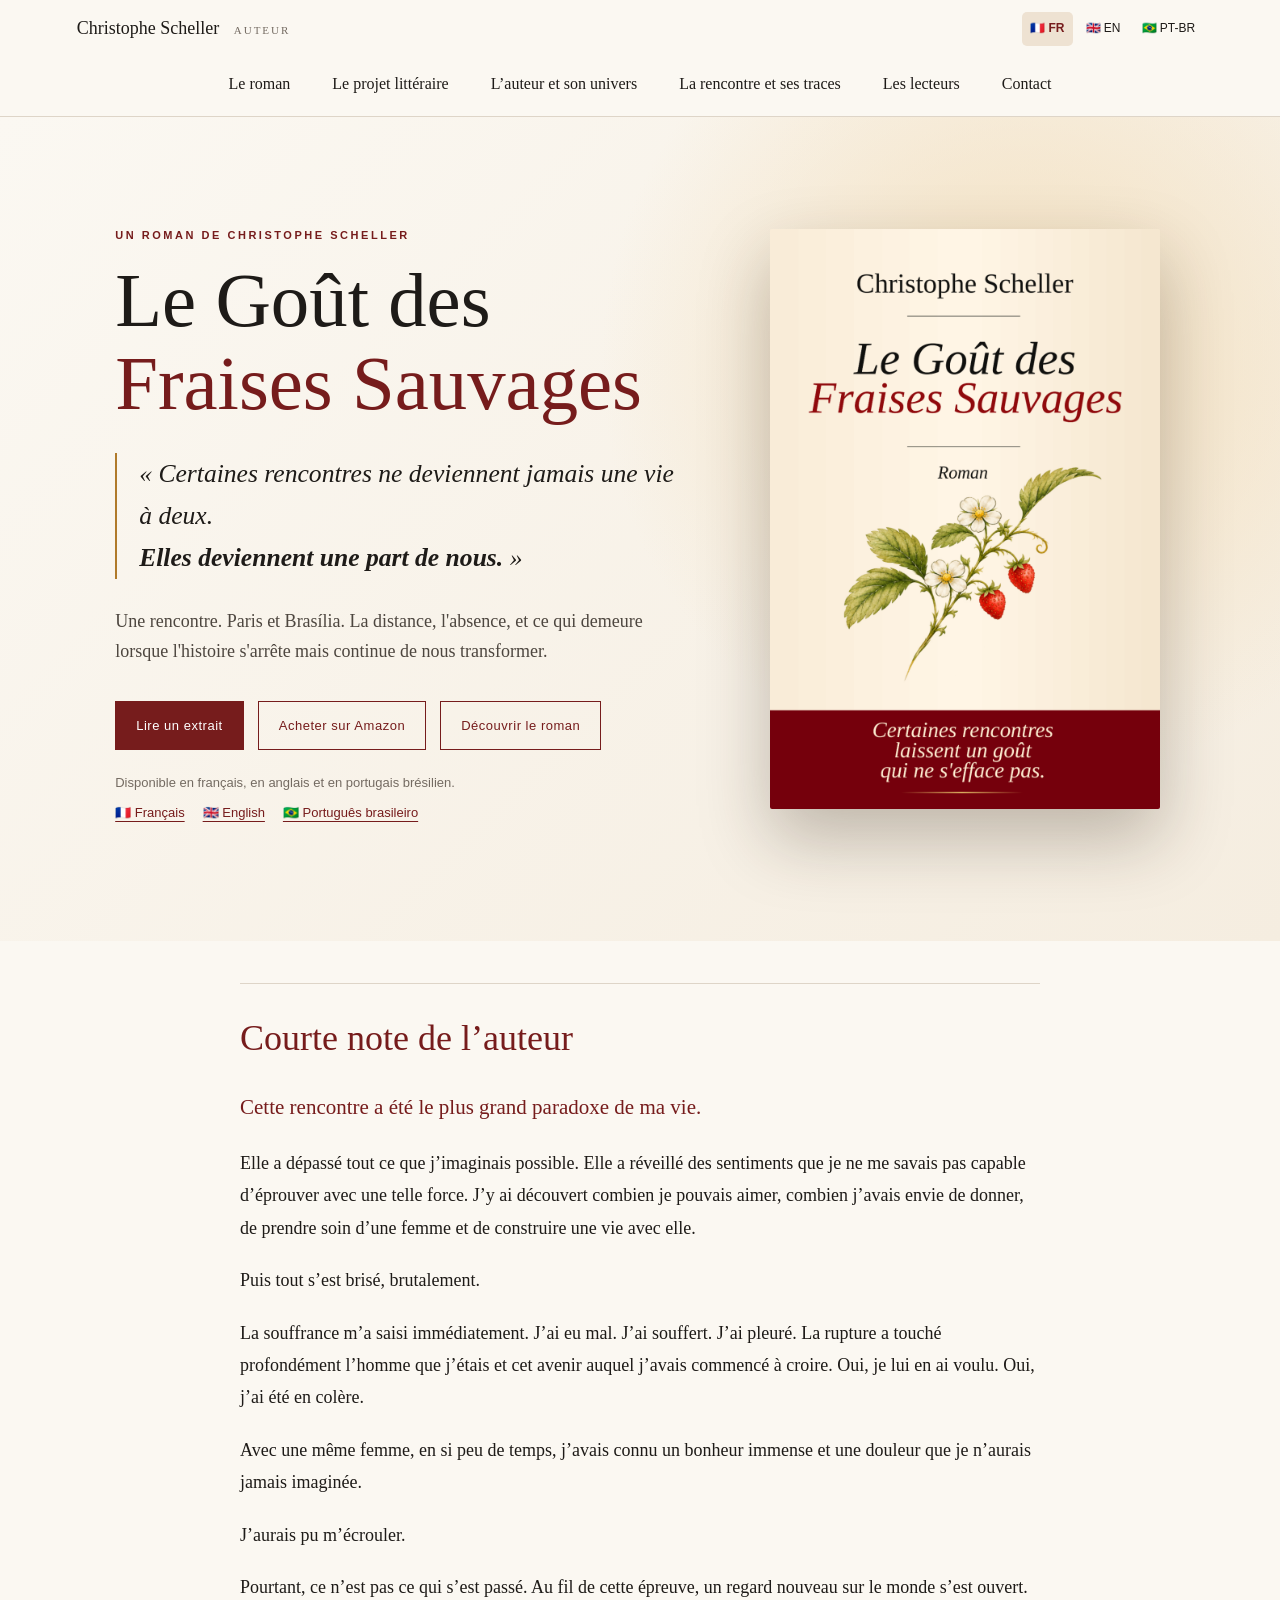
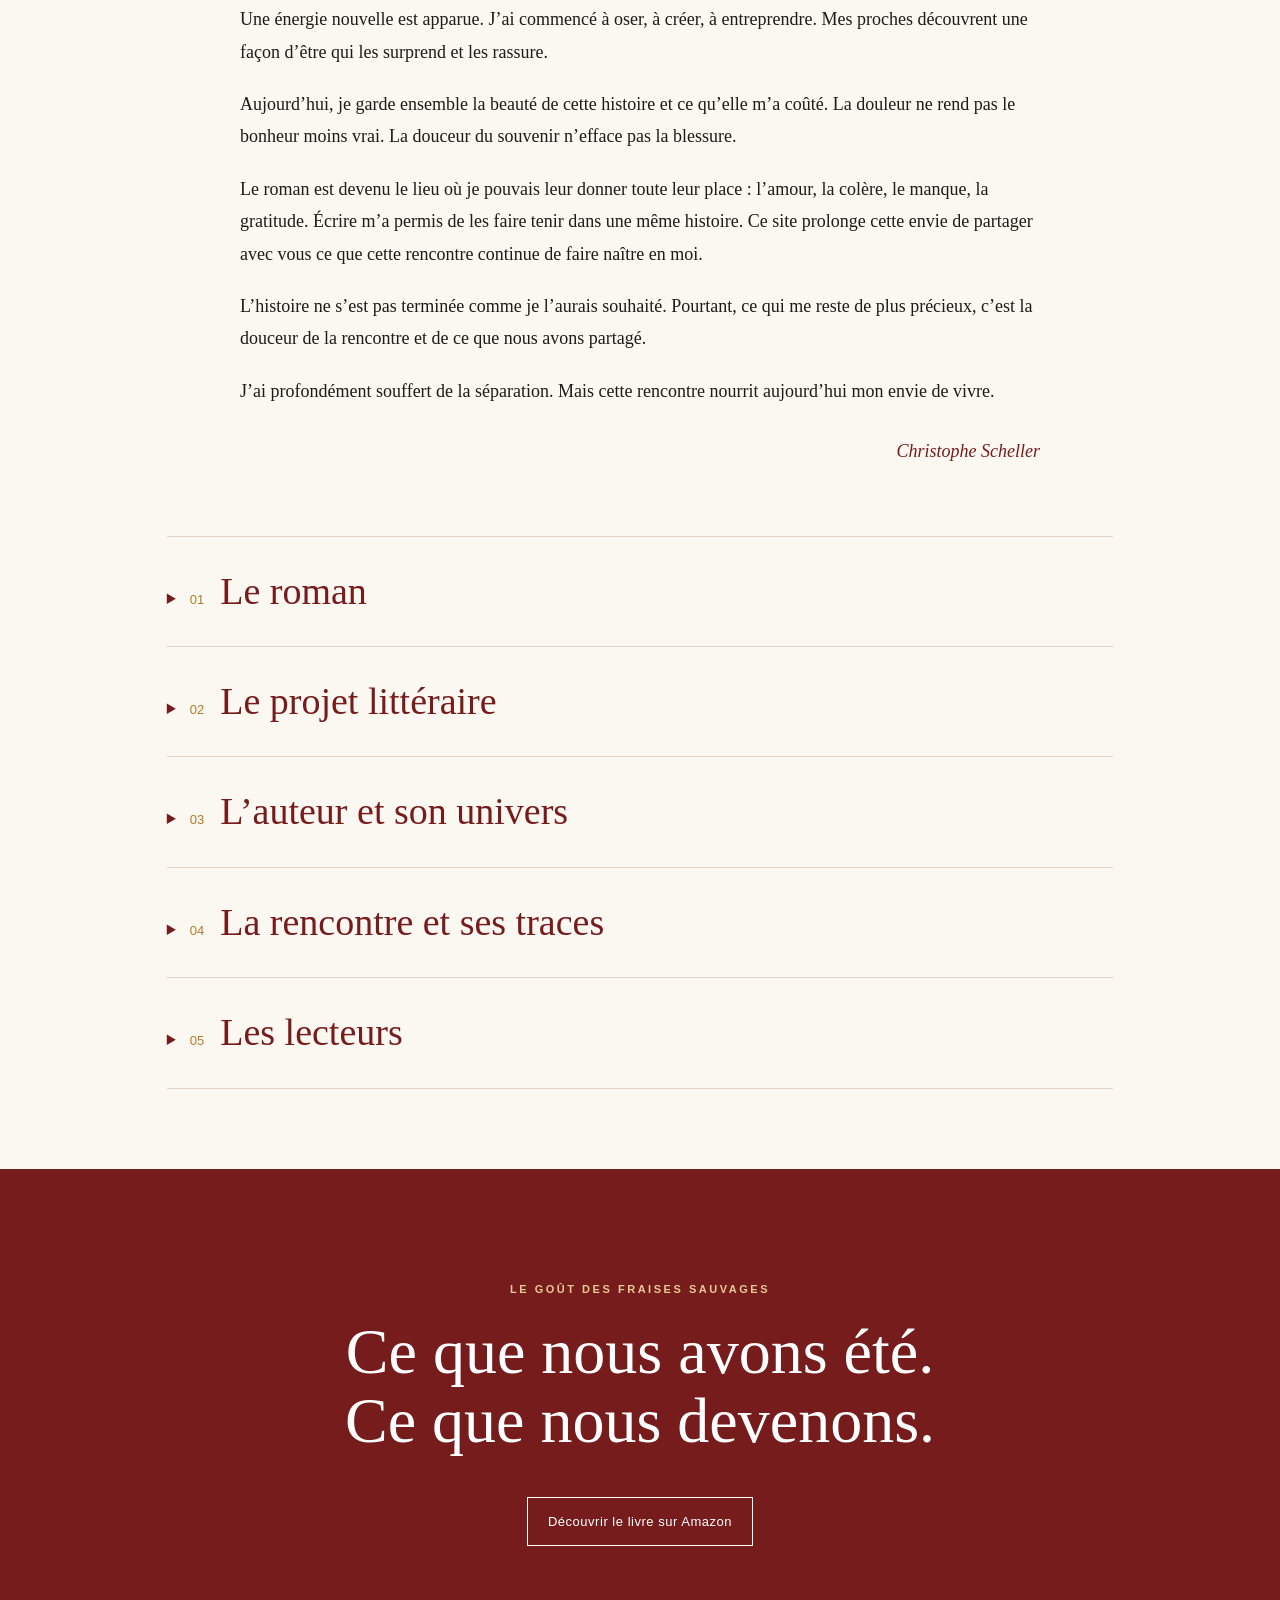
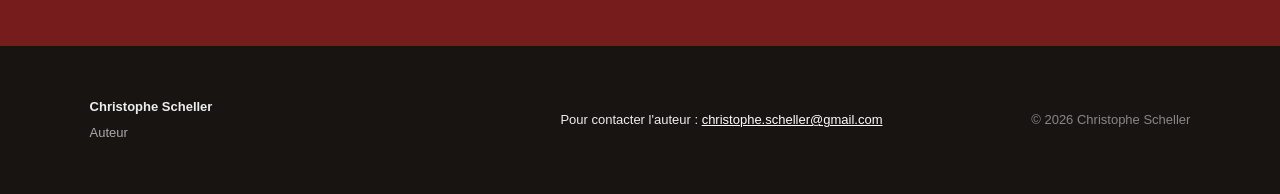
==== commit ba20926d: "couverture" ====
--- a/index.html
+++ b/index.html
@@ -13,7 +13,7 @@
 
   <meta property="og:description" content="Certaines rencontres ne deviennent jamais une vie à deux. Elles deviennent une part de nous.">
 
-  <meta property="og:image" content="https://christophescheller.fr/assets/couverture-v5.jpg">
+  <meta property="og:image" content="https://christophescheller.fr/assets/couverture-actuelle-fr-v4.png">
 
   <meta property="og:url" content="https://christophescheller.fr/">
 
@@ -21,7 +21,7 @@
 
   <link rel="canonical" href="https://christophescheller.fr/">
 
-  <link rel="stylesheet" href="style.css?v=20261029-couvertures">
+  <link rel="stylesheet" href="style.css?v=20261117-couverture-retenue">
 
   <script type="application/ld+json">
   {
@@ -103,7 +103,7 @@
 
   <div class="cover-wrap">
 
-    <img class="cover" src="assets/couverture-v5.jpg" alt="Couverture du roman Le Goût des Fraises Sauvages de Christophe Scheller">
+    <img class="cover current-cover-front" src="assets/couverture-actuelle-fr-v4.png" alt="Couverture du roman Le Goût des Fraises Sauvages de Christophe Scheller" width="2048" height="1436">
 
   </div>
 
@@ -122,7 +122,7 @@
       qui n'a jamais vraiment eu le temps d'exister ?
     </h2>
 
-    <figure class="full-book-cover"><img src="assets/couverture-complete-fr.jpg" alt="Couverture complète du Goût des Fraises Sauvages, avec la première de couverture, le dos et la quatrième de couverture en français." loading="lazy" width="1600" height="1127"><figcaption>La couverture du livre, recto et verso</figcaption></figure><p>
+    <figure class="full-book-cover"><img src="assets/couverture-actuelle-fr-v4.png" alt="Couverture complète retenue : fond ivoire, titre noir et bordeaux, fraisier et bandeau bordeaux, avec le portrait de l’auteur au verso." loading="lazy" width="2048" height="1436"><figcaption>La couverture du livre, recto et verso</figcaption></figure><p>
       Christophe ne s'attendait plus à une rencontre capable
       de bouleverser sa vie.
     </p>
@@ -251,7 +251,14 @@
 
 
 
-</div></details><details class="site-subchapter" id="couvertures"><summary><h3>Les couvertures dans le temps</h3></summary>
+</div></details>
+<details class="site-subchapter" id="lire-le-roman"><summary><h3>Lire le roman</h3></summary>
+<div class="site-subcontent"><div class="project-content">
+<p>Le roman intégral est disponible en PDF, en français. Je vous invite à en découvrir les pages à votre rythme.</p>
+<p><a class="button primary" href="assets/Le-Gout-des-Fraises-Sauvages.pdf?v=63c126a963" target="_blank" rel="noopener" aria-label="Ouvrir le roman en français au format PDF dans un nouvel onglet">Lire le roman en français (PDF)</a></p>
+<p>Le PDF s’ouvre dans un nouvel onglet. Les versions anglaise et portugaise seront ajoutées lorsqu’elles seront disponibles.</p>
+</div></div></details>
+<details class="site-subchapter" id="couvertures"><summary><h3>Les couvertures dans le temps</h3></summary>
 <div class="site-subcontent cover-history">
 <p class="cover-history-intro">Avant même d’en lire les premières pages, on rencontre un livre par sa couverture. Celle du Goût des Fraises Sauvages a évolué avec le texte et avec mon regard sur cette histoire. Voici les étapes de ce cheminement, jusqu’à une nouvelle piste encore en réflexion.</p>
 <p class="cover-history-hint">Cliquez sur une couverture pour l’agrandir.</p>
@@ -271,6 +278,12 @@
 <h4>04 — Une piste à explorer : le baiser</h4>
 <img src="assets/couverture-04-piste-baiser.jpg" alt="Piste de couverture : un couple s’embrasse dans une rue parisienne, entouré de touches d’aquarelle." loading="lazy" width="1000" height="1483">
 <p>Cette nouvelle proposition de couverture est encore une piste de réflexion. Elle évoque Le Baiser de l’Hôtel de Ville de Robert Doisneau, revisité à travers cette rencontre. Après les silhouettes de dos, les visages apparaissent et le baiser devient le centre de l’image. Une manière plus directe d’incarner la tendresse et l’élan amoureux qui traversent le roman.</p>
+<p class="cover-history-note">De toutes les couvertures imaginées, celle-ci est de loin ma préférée. Mais je ne l’utiliserai pas sans l’accord de Juliana. Et, par respect pour elle, je ne me permettrais pas de le lui demander. Elle restera donc une possibilité, une image à laquelle je tiens.</p>
+</article>
+<article class="cover-history-card cover-history-final">
+<h4>05 — La couverture retenue</h4>
+<img src="assets/couverture-actuelle-fr-v4.png" alt="Couverture complète retenue : fond ivoire, titre noir et bordeaux, fraisier et bandeau bordeaux, avec le portrait de l’auteur au verso." loading="lazy" width="2048" height="1436">
+<p>Et finalement, je suis revenu à mes premiers amours. Cette couverture est celle que j’ai retenue pour le roman.</p>
 </article></div>
 </div></details><details class="site-subchapter" id="extraits"><summary><h3>Lire quelques extraits</h3></summary><div class="site-subcontent"><section class="roman excerpts"><div class="narrow"><p class="eyebrow">LIRE QUELQUES PAGES</p><h2 id="extraits-title">Quatre extraits pour entrer dans le roman</h2><details class="reading-block reading-part" id="premier-extrait"><summary><h4 class="reading-title">Le premier regard</h4><small>Acte I — La rencontre</small></summary><div class="excerpt-content"><p class="excerpt-intro">Un regard, un sourire, puis le désir de parler à cette inconnue.</p><blockquote><p>Puis Christophe leva les yeux.</p><p>Il la vit.</p><p>Elle avait les cheveux châtains, légèrement éclaircis, qui tombaient librement sur ses épaules. Des traits doux, des yeux sombres et expressifs. Elle était belle.</p><p>Mais ce ne fut pas vraiment sa beauté qui retint son regard.</p><p>Elle ne cherchait pas à attirer l&#x27;attention. Pourtant, Christophe avait immédiatement été sensible à sa présence, à cette façon si naturelle qu&#x27;elle avait d&#x27;être là, sans jamais chercher à s&#x27;imposer.</p><p>Et puis il y avait son sourire. Un sourire large, spontané, qui semblait gagner tout son visage jusqu&#x27;à ses yeux.</p><p>Elle parlait avec son amie en accompagnant parfois ses mots d’un geste de la main. Puis elle écoutait. Riait. Redevenait attentive.</p><p>Elle ne semblait pas savoir qu’on pouvait la regarder. Et pourtant, Christophe ne pouvait s&#x27;empêcher de la regarder.</p><p>Il détourna les yeux, presque gêné de cette attirance soudaine, et tenta de reprendre le fil de la conversation. Il ne voulait surtout pas qu&#x27;elle remarque son insistance, encore moins qu&#x27;elle puisse s&#x27;en trouver importunée.</p><p>Mais quelques secondes plus tard, son regard revenait vers elle. Malgré lui. Il avait simplement envie de la regarder encore, de retrouver ce sourire, cette présence qui l&#x27;avait immédiatement touché.</p><p>Hassan parlait toujours de cette rupture qu&#x27;il ne comprenait pas. Christophe l&#x27;écoutait. Du moins essayait-il.</p><p>Son regard revenait vers elle.</p><p>Il y avait chez cette femme quelque chose de profondément vivant. Une manière d&#x27;être entièrement là, dans une conversation, dans un rire, dans l&#x27;instant.</p><p>Il ne savait rien d&#x27;elle. Ni son prénom. Ni son âge. Ni la ville où elle vivait. Ni même la langue dans laquelle elle parlait.</p><p>Il ignorait tout de la vie qui existait derrière ce sourire.</p><p>Pour l&#x27;instant, il ne voyait qu&#x27;une femme assise quelques tables plus loin. Et un sourire qui, pour une raison qu&#x27;il ne comprenait pas encore, l&#x27;empêchait de regarder tout à fait ailleurs.</p><p>Une seule chose finit par s’imposer à lui.</p><p>Il ne voulait pas quitter ce restaurant sans lui avoir parlé.</p><p>Il se pencha vers la table, se rapprochant ainsi de Juliana jusqu&#x27;à se retrouver face à elle. Sans plan. Sans vraiment savoir ce qu&#x27;il allait lui dire.</p><p>Elle leva les yeux vers lui.</p><p>Pour la première fois, leurs regards se rencontrèrent vraiment.</p><p>De près, Christophe retrouva ce sourire qui l&#x27;avait tant attiré. Il découvrit aussi ses yeux, vifs, curieux, presque amusés de voir cet inconnu venir lui adresser la parole.</p><p>Il hésita une seconde.</p><p>– Excusez-moi… Puis-je vous prendre en photo ?</p><p>Juliana parut surprise. La demande avait manifestement quelque chose d’inattendu.</p><p>Puis elle sourit de nouveau.</p><p>– Bien sûr.</p><p>Christophe prit la photo. Il aurait pu la remercier et en rester là. Mais il n&#x27;en avait aucune envie.</p><p>Il profita de cet instant pour prolonger la conversation. Quelques mots en appelèrent d&#x27;autres.</p><p>Il apprit qu’elle était brésilienne, qu’elle venait de Brasília et qu’elle se trouvait à Paris pour un stage auprès des pompiers. Elle lui parla de son métier, de son séjour, de cette ville qu’elle découvrait avec enthousiasme.</p><p>Elle repartirait dans trois jours.</p><p>Trois jours.</p><p>Christophe regarda son amie, puis revint vers Juliana.</p><p>– Et où est votre mari ?</p><p>Avant même que Juliana ait le temps de répondre, son amie éclata de rire.</p><p>– Mais elle est célibataire !</p><p>Juliana leva les yeux au ciel en souriant, partagée entre l’amusement et l’embarras. Christophe rit à son tour.</p><p>– Eh bien… moi aussi.</p><p>Cette fois, ils se regardèrent quelques secondes de plus.</p><p>Rien de spectaculaire. Rien qu’un sourire échangé entre deux inconnus dans un restaurant parisien.</p><p>Christophe lui demanda son numéro pour pouvoir lui envoyer la photo. Elle le lui donna.</p><p>Tout avait été étonnamment simple. Pas de stratégie. Pas de séduction calculée.</p></blockquote><a class="text-link" target="_blank" rel="noopener" href="https://www.amazon.fr/dp/B0H6JQLMPZ">Poursuivre la lecture sur Amazon →</a></div></details><details class="reading-block reading-part"><summary><h4 class="reading-title">Un avenir qui semble déjà exister</h4><small>Acte II — La construction</small></summary><div class="excerpt-content"><p class="excerpt-intro">Entre Paris et Brasília, le quotidien commence à dessiner un avenir.</p><blockquote><p>Puis la conversation reprit son cours. Sans effort. Sans qu&#x27;aucun d&#x27;eux n&#x27;essaie de la relancer. Elle semblait avancer toute seule.</p><p>Christophe lui envoya quelques photographies de son dimanche. Son déjeuner. Le gâteau qu&#x27;il avait préparé. Puis l&#x27;Arc de Triomphe sous la neige.</p><p>Il lui écrivit simplement :</p><p>« Tu as manqué ça. »</p><p>Juliana riait. Elle lui montra à son tour la tour de télévision de Brasília. Ils plaisantèrent sur leur drôle de Tour Eiffel brésilienne.</p><p>Elle lui promit de l&#x27;y emmener dîner lorsqu&#x27;il viendrait au Brésil. Lui imaginait déjà tout ce qu&#x27;il lui ferait découvrir lorsqu&#x27;elle reviendrait à Paris.</p><p>Le plus étonnant n&#x27;était pas qu&#x27;ils parlent d&#x27;avenir. C&#x27;était la simplicité avec laquelle cet avenir semblait déjà exister.</p><p>Ils parlaient comme deux personnes qui savaient déjà qu&#x27;elles le vivraient ensemble.</p></blockquote><a class="text-link" target="_blank" rel="noopener" href="https://www.amazon.fr/dp/B0H6JQLMPZ">Poursuivre la lecture sur Amazon →</a></div></details><details class="reading-block reading-part"><summary><h4 class="reading-title">Les questions que laisse une rencontre</h4><small>Prologue</small></summary><div class="excerpt-content"><p class="excerpt-intro">Le temps et la mémoire changent parfois le sens d’une histoire.</p><blockquote><p>Il est des histoires que l&#x27;on vit sans vraiment les comprendre, et dont le sens ne se révèle que bien plus tard.</p><p>Certaines semblent s&#x27;achever un soir, dans une gare, un aéroport ou au détour d&#x27;un dernier message. Pourtant, elles continuent parfois à vivre bien après leur fin.</p><p>Elles se déplacent lentement dans la mémoire. Reviennent sans prévenir. Changent de visage avec le temps. Jusqu&#x27;au jour où une question que l&#x27;on croyait refermée se pose autrement.</p><p>L&#x27;histoire de Christophe et Juliana appartient à cette catégorie.</p><p>Lorsqu&#x27;ils se rencontrèrent à Paris, rien ne semblait devoir les rapprocher.</p><p>Ils vivaient sur deux continents. Deux vies déjà construites. Deux existences occupées par le travail, les responsabilités et les équilibres fragiles que l&#x27;âge finit toujours par imposer.</p><p>Le hasard ne leur accorda que quelques jours dans la même ville. Quelques jours qui auraient pu n&#x27;être qu&#x27;une simple parenthèse parmi tant d&#x27;autres.</p><p>Ils ne le furent pas.</p><p>Longtemps, Christophe crut que cette histoire lui avait déjà livré son sens. Il croyait savoir où elle avait commencé. Pourquoi elle s&#x27;était arrêtée. Ce qu&#x27;elle avait laissé derrière elle.</p><p>Il se trompait.</p><p>Certaines vérités n&#x27;apparaissent qu&#x27;une fois le silence revenu.</p><p>Il faut parfois longtemps pour comprendre ce que quelques semaines ont réellement changé. Et plus longtemps encore pour découvrir que les questions que l&#x27;on se posait n&#x27;étaient peut-être pas les bonnes.</p><p>C&#x27;est là que commence cette histoire.</p></blockquote><a class="text-link" target="_blank" rel="noopener" href="https://www.amazon.fr/dp/B0H6JQLMPZ">Poursuivre la lecture sur Amazon →</a></div></details><details class="reading-block reading-part"><summary><h4 class="reading-title">Et si Juliana revenait ?</h4><small>Acte VII — La maturité</small></summary><div class="excerpt-content"><p class="excerpt-intro">Certaines questions ne cherchent pas à prédire l’avenir. Elles permettent de mesurer ce qui a changé en nous.</p><blockquote><p>Et si Juliana revenait ?</p><p>Pendant longtemps, la réponse lui aurait semblé évidente.</p><p>Il serait revenu vers elle sans hésiter.</p><p>Il aurait repris le chemin qu&#x27;il n&#x27;avait jamais réellement quitté dans son cœur.</p><p>À cette époque, une seule chose comptait.</p><p>L&#x27;aimer.</p><p>Aujourd&#x27;hui, pourtant, la réponse ne lui paraissait plus aussi simple.</p><p>Non parce qu&#x27;il ne l&#x27;aimait plus.</p><p>L&#x27;amour n&#x27;avait jamais été la question.</p><p>Mais Christophe avait fini par comprendre que son amour pour Juliana ne s&#x27;était pas seulement nourri de la femme qu&#x27;elle était.</p><p>Il s&#x27;était aussi nourri de l&#x27;amour qu&#x27;il avait cru recevoir d&#x27;elle.</p><p>De ses mots. De cette place qu&#x27;elle lui faisait dans sa vie. De la manière dont elle avait cru en eux.</p><p>Il avait aimé Juliana. Et il avait profondément aimé être aimé par elle.</p><p>Cette certitude avait nourri son propre amour bien davantage qu&#x27;il ne l&#x27;avait compris à l&#x27;époque.</p><p>Elle avait donné à leur histoire une évidence.</p><p>Elle avait transformé une rencontre extraordinaire en avenir possible.</p><p>Et quelque chose s&#x27;était brisé à cet endroit-là aussi.</p><p>Quelque chose que Christophe avait mis longtemps à accepter.</p><p>La blessure.</p><p>Pendant des mois, il avait cherché pourquoi leur histoire s&#x27;était arrêtée.</p><p>Il avait essayé de comprendre Juliana.</p><p>Ses peurs. Ses contradictions. Les choix auxquels elle avait peut-être été confrontée.</p><p>Il avait appris à accepter qu&#x27;une histoire puisse être profondément vraie et pourtant ne pas trouver sa place dans une vie.</p><p>Mais comprendre cela n&#x27;effaçait pas ce qui s&#x27;était passé.</p><p>Il imagina alors ce que pourrait être ce retour.</p><p>Pas nécessairement à Paris. Pas devant sa porte.</p><p>Simplement dans sa vie.</p><p>Si un jour son nom apparaissait de nouveau sur son téléphone.</p><p>Si, derrière ce nom, il retrouvait cette voix qu&#x27;il connaissait par cœur.</p><p>Et si elle lui disait simplement :</p><p>– Chris... I still love you. I know you&#x27;re the one.</p><p>Pendant quelques secondes, tout ce qu&#x27;il croyait avoir compris s&#x27;effaça.</p><p>Les analyses. Les hypothèses. Les réponses patiemment construites.</p><p>Il ne resta plus qu&#x27;une émotion.</p><p>Immédiate.</p><p>Presque intacte.</p><p>Le cœur possède sa propre mémoire.</p><p>Il reconnaît parfois quelqu&#x27;un avant même que la pensée n&#x27;ait commencé son travail.</p><p>Christophe le savait.</p><p>Quelque chose en lui reconnaîtrait Juliana.</p><p>Son sourire. Sa voix. Cette douceur qu&#x27;il avait tant aimée.</p><p>Peut-être même cette lumière qu&#x27;il avait cru retrouver chaque fois qu&#x27;elle apparaissait sur son écran.</p><p>Et pendant quelques secondes, peut-être aurait-il simplement envie de la prendre dans ses bras.</p><p>Mais il savait désormais qu&#x27;une autre mémoire se réveillerait presque aussitôt.</p><p>Celle du 4 février.</p><p>Et avec elle, une question qui n&#x27;avait jamais existé auparavant.</p><p>Pourrait-il encore croire à son amour de la même manière ?</p><p>Non parce qu&#x27;il penserait que Juliana mentait.</p><p>C&#x27;était peut-être même cela qui rendait la question si difficile.</p><p>Elle avait déjà pu l&#x27;aimer sincèrement.</p><p>Elle avait déjà pu croire sincèrement à leur avenir.</p><p>Et pourtant, elle était partie.</p><p>Christophe avait fini par comprendre que l&#x27;amour et la possibilité de vivre cet amour n&#x27;étaient pas toujours la même chose.</p><p>Cette compréhension l&#x27;avait aidé à regarder leur histoire autrement.</p><p>Elle lui avait même permis d&#x27;imaginer que la décision de Juliana n&#x27;avait peut-être pas été un rejet de lui. Qu&#x27;elle n&#x27;avait peut-être simplement pas réussi à choisir la vie qu&#x27;il aurait fallu construire pour vivre cet amour.</p><p>Mais cette même compréhension changeait aussi ce que signifierait un éventuel retour.</p><p>Autrefois, entendre I love you aurait suffi.</p><p>Aujourd&#x27;hui, Christophe pourrait encore la croire.</p><p>Mais la croire ne suffirait plus.</p></blockquote><a class="text-link" target="_blank" rel="noopener" href="https://www.amazon.fr/dp/B0H6JQLMPZ">Poursuivre la lecture sur Amazon →</a></div></details></div></section></div></details><details class="site-subchapter" id="evolutions"><summary><h3>Les dernières évolutions du roman</h3></summary><div class="site-subcontent"><section class="roman roman-evolutions">
   <div class="narrow">
@@ -287,7 +300,61 @@
   </div>
 </section>
 
-</div></details></div></details></section><section id="projet" class="site-chapter"><details class="site-major"><summary><span class="chapter-number" aria-hidden="true">02</span><h2>Le projet littéraire</h2></summary><div class="site-major-content"><p>L’intention du livre, son histoire et un regard sur son écriture : un dossier de Christophe Scheller pour explorer le projet littéraire.</p><details class="site-subchapter" id="parcours"><summary><h3>Pourquoi j’ai écrit ce livre</h3></summary><div class="site-subcontent"><section class="story">
+</div></details>
+<details class="site-subchapter" id="roman-qui-grandit"><summary><h3>Un roman qui continue de grandir</h3></summary>
+<div class="site-subcontent"><div class="project-content novel-growth">
+<h4>Le Goût des Fraises Sauvages — Un roman qui continue de grandir</h4>
+<p><em>De la version 74 à la version 87</em></p>
+<p>Lorsque j'ai commencé à écrire <em>Le Goût des Fraises Sauvages</em>, je voulais avant tout raconter une rencontre. Une histoire vraie, belle, improbable, qui avait profondément marqué ma vie et dont j'avais besoin de comprendre le sens.</p>
+<p>Je pensais alors qu'il me suffirait de retrouver mes souvenirs, de raconter les événements, de mettre des mots sur les émotions et, peut-être, de trouver un peu de sérénité dans l'écriture.</p>
+<p>Je n'imaginais pas que ce livre prendrait une telle place dans ma vie.</p>
+<p><strong>Aujourd'hui, ce roman est devenu un peu mon bébé.</strong></p>
+<p>Je le vois grandir, évoluer, se transformer. Je m'y attache chaque jour davantage. Et, je dois bien l'avouer, le faire vivre est devenu une véritable passion.</p>
+<p>Chaque nouvelle lecture me donne envie d'aller un peu plus loin. Une scène me paraît mériter davantage de profondeur. Un personnage pourrait être mieux compris. Une émotion pourrait être exprimée avec plus de justesse. Parfois, il suffit de quelques mots pour qu'un passage prenne une tout autre dimension.</p>
+<p>Entre les versions 74 et 87, c'est précisément ce travail que j'ai voulu poursuivre.</p>
+<h5>Donner davantage de vie aux personnages</h5>
+<p>L'un de mes objectifs principaux a été de rendre les personnages plus vivants, plus présents, plus incarnés.</p>
+<p>Je ne voulais pas qu'ils soient simplement les protagonistes d'une histoire d'amour. Je voulais qu'ils existent véritablement aux yeux des lecteurs et des lectrices.</p>
+<p>Qu'on puisse imaginer leurs regards, leurs sourires, leurs hésitations. Qu'on les accompagne dans leurs conversations, leurs moments de bonheur, leurs doutes. Qu'on comprenne mieux ce qui les rapproche, mais aussi ce qui peut les séparer.</p>
+<p>J'ai donc repris de nombreuses scènes, notamment celles de leur rencontre à Paris, de leurs premiers moments ensemble, de leurs échanges et de cette complicité qui s'est construite presque naturellement.</p>
+<p>J'ai cherché à donner davantage de place aux petits gestes, aux détails du quotidien, à ces instants parfois anodins qui, avec le recul, prennent une importance immense.</p>
+<p>Car une histoire ne se résume pas aux événements qui la composent. Elle existe aussi dans tout ce qui se passe entre eux.</p>
+<p><strong>Ai-je réussi à rendre mes personnages plus vivants ? Je ne sais pas. Ce sera aux lecteurs et aux lectrices d'en juger. Mais c'était bien l'ambition que je m'étais fixée.</strong></p>
+<h5>Parler davantage de moi, et me montrer tel que je suis</h5>
+<p>Cette nouvelle version marque aussi une évolution importante : j'ai choisi de parler beaucoup plus de moi.</p>
+<p>Après tout, <em>Le Goût des Fraises Sauvages</em> raconte une histoire qui est aussi la mienne.</p>
+<p>Dans les premières versions, j'avais surtout cherché à raconter ce qui s'était passé entre Juliana et Christophe. Mais, à mesure que le roman avançait, une évidence s'est imposée : pour comprendre ce que cette rencontre avait représenté, il fallait aussi mieux connaître l'homme qui l'avait vécue.</p>
+<p>J'ai donc donné davantage de place à mon histoire personnelle, à mon quotidien, à mon métier, à mon fils, à mes amis, au squash, aux voyages, à ces petits plaisirs qui rendent la vie heureuse.</p>
+<p>J'ai voulu montrer l'homme que je suis, avec ses convictions, ses valeurs, ses qualités, mais aussi ses contradictions et ses imperfections.</p>
+<p>Mon attachement à la liberté, au respect des autres, à l'honnêteté intellectuelle. Mon goût pour les relations sincères. Cette manière que j'ai de chercher des solutions, de croire aux compromis possibles, sans pour autant accepter de renoncer à ce qui me paraît essentiel.</p>
+<p>Et surtout, j'ai voulu faire comprendre une chose : <strong>je n'étais pas un homme malheureux qui attendait qu'une rencontre vienne combler un vide dans sa vie.</strong></p>
+<p>J'étais heureux. Je le suis toujours.</p>
+<p>Juliana n'est pas arrivée pour réparer quelque chose. Elle a simplement fait naître une envie nouvelle : celle de partager avec elle une vie que j'aimais déjà.</p>
+<p>Cette nuance me tenait particulièrement à cœur.</p>
+<p>Je voulais que les lecteurs et les lectrices puissent découvrir Christophe tel qu'il est réellement. Qu'ils puissent, à travers lui, apprendre à me connaître, au-delà de cette seule histoire d'amour.</p>
+<h5>Comprendre sans prétendre tout expliquer</h5>
+<p>Un autre travail important a porté sur la manière de raconter la fin de cette histoire.</p>
+<p>Avec le temps, mon regard a évolué.</p>
+<p>J'ai compris que je pouvais essayer de comprendre les difficultés, les circonstances, les différences entre nos deux vies, sans pour autant prétendre savoir ce que Juliana avait réellement pensé ou ressenti.</p>
+<p>J'ai voulu que cette distinction soit plus présente dans le roman.</p>
+<p>Raconter ce que j'ai vécu, ce que j'ai espéré, ce que j'ai compris. Mais aussi reconnaître ce qui m'échappe encore.</p>
+<p>Il ne s'agissait plus de chercher à tout prix une explication, encore moins de désigner un responsable.</p>
+<p>Il s'agissait de regarder cette histoire avec davantage de recul, de respect et, je l'espère, de justesse.</p>
+<h5>Une histoire qui continue de vivre</h5>
+<p>Entre la version 74 et la version 87, le roman a donc beaucoup évolué. Il s'est enrichi de scènes, de souvenirs, de réflexions, mais aussi d'une meilleure connaissance de ses personnages.</p>
+<p>J'ai également retravaillé son rythme, ses transitions, ses dialogues et ses silences, pour que la lecture soit plus naturelle et que les émotions trouvent leur juste place.</p>
+<p>Je ne sais pas si je suis parvenu à tout ce que je souhaitais.</p>
+<p>Mais je sais que ce travail m'a passionné.</p>
+<p>Il m'a parfois conduit à revisiter des souvenirs heureux, parfois des moments plus douloureux. Il m'a aussi amené à réfléchir à mes propres convictions, à ma manière d'aimer et à ce que je souhaite préserver dans ma vie.</p>
+<p>Ce roman était né du besoin de donner une place à une rencontre extraordinaire.</p>
+<p>Il est devenu, au fil des versions, quelque chose de plus personnel encore : <strong>une manière de partager non seulement une histoire, mais aussi une part de celui que je suis.</strong></p>
+<p>Et si je continue à le faire évoluer, ce n'est pas parce que je cherche désespérément une version parfaite.</p>
+<p>C'est simplement parce que j'aime ce livre.</p>
+<p>Parce qu'il est devenu mon bébé.</p>
+<p>Et parce que, lorsqu'on aime quelque chose, on a naturellement envie de le voir grandir, s'épanouir et devenir le plus beau possible.</p>
+<p><strong>Je ne sais pas si ce roman touchera beaucoup de lecteurs. Mais si, en refermant ses pages, quelques-uns ont le sentiment d'avoir véritablement rencontré Christophe et Juliana, alors j'aurai atteint l'un de mes plus beaux objectifs.</strong></p>
+</div></div></details>
+</div></details></section><section id="projet" class="site-chapter"><details class="site-major"><summary><span class="chapter-number" aria-hidden="true">02</span><h2>Le projet littéraire</h2></summary><div class="site-major-content"><p>L’intention du livre, son histoire et un regard sur son écriture : un dossier de Christophe Scheller pour explorer le projet littéraire.</p><details class="site-subchapter" id="parcours"><summary><h3>Pourquoi j’ai écrit ce livre</h3></summary><div class="site-subcontent"><section class="story">
 
   <div class="story-inner">
 
@@ -507,7 +574,7 @@
         <p class="music-intro">Quelques chansons qui m’accompagnent ces jours-ci.</p>
         <figure class="music-playlist-banner"><a href="https://open.spotify.com/playlist/08enfx8GMK021Ysdryixt7" target="_blank" rel="noopener" aria-label="Ouvrir la playlist Le Goût des Fraises Sauvages sur Spotify"><img class="music-cover playlist-banner-image" src="assets/banniere-playlist-spotify.png" alt="Bannière Spotify de la playlist Le Goût des Fraises Sauvages." width="1592" height="253" loading="lazy"></a></figure><div class="music-playlist-actions"><a class="button primary" href="https://open.spotify.com/playlist/08enfx8GMK021Ysdryixt7" target="_blank" rel="noopener">Écouter ma sélection sur Spotify</a><p>Activez la lecture aléatoire dans Spotify pour écouter les titres dans un ordre différent.</p></div><div class="music-grid"><article class="music-card"><a href="https://open.spotify.com/track/4Kcr3yduAUK8I12XDemEXK" target="_blank" rel="noopener" aria-label="Écouter sur Spotify : Love teaches patience — YolcuBeats"><img class="music-cover" src="assets/musique-4Kcr3yduAUK8I12XDemEXK.jpg" alt="" loading="lazy" width="300" height="300"><div class="music-card-copy"><h3>Love teaches patience</h3><p>YolcuBeats</p><span class="music-listen">Écouter sur Spotify <span aria-hidden="true">↗</span></span></div></a></article><article class="music-card"><a href="https://open.spotify.com/track/6uSYaLCAuaWaHQe57mioHH" target="_blank" rel="noopener" aria-label="Écouter sur Spotify : Café du matin — Éva Lenoir"><img class="music-cover" src="assets/musique-6uSYaLCAuaWaHQe57mioHH.jpg" alt="" loading="lazy" width="300" height="300"><div class="music-card-copy"><h3>Café du matin</h3><p>Éva Lenoir</p><span class="music-listen">Écouter sur Spotify <span aria-hidden="true">↗</span></span></div></a></article><article class="music-card"><a href="https://open.spotify.com/track/0g30Wsmd7yshS7762iWdVv" target="_blank" rel="noopener" aria-label="Écouter sur Spotify : Relax — Deepest, AMHouse, Taylor Mosley"><img class="music-cover" src="assets/musique-0g30Wsmd7yshS7762iWdVv.jpg" alt="" loading="lazy" width="300" height="300"><div class="music-card-copy"><h3>Relax</h3><p>Deepest, AMHouse, Taylor Mosley</p><span class="music-listen">Écouter sur Spotify <span aria-hidden="true">↗</span></span></div></a></article><article class="music-card"><a href="https://open.spotify.com/track/0sBbrOHKWgOF5IOcTlUktL" target="_blank" rel="noopener" aria-label="Écouter sur Spotify : You &amp; I — YolcuBeats"><img class="music-cover" src="assets/musique-0sBbrOHKWgOF5IOcTlUktL.jpg" alt="" loading="lazy" width="300" height="300"><div class="music-card-copy"><h3>You &amp; I</h3><p>YolcuBeats</p><span class="music-listen">Écouter sur Spotify <span aria-hidden="true">↗</span></span></div></a></article><article class="music-card"><a href="https://open.spotify.com/track/1oAwsWBovWRIp7qLMGPIet" target="_blank" rel="noopener" aria-label="Écouter sur Spotify : Apocalypse — Cigarettes After Sex"><img class="music-cover" src="assets/musique-1oAwsWBovWRIp7qLMGPIet.jpg" alt="" loading="lazy" width="300" height="300"><div class="music-card-copy"><h3>Apocalypse</h3><p>Cigarettes After Sex</p><span class="music-listen">Écouter sur Spotify <span aria-hidden="true">↗</span></span></div></a></article><article class="music-card"><a href="https://open.spotify.com/track/3vvTGcClIV5mocdasOIDsb" target="_blank" rel="noopener" aria-label='Écouter sur Spotify: The Big Unknown (From "Widows") — Sade'><img class="music-cover" src="assets/musique-3vvTGcClIV5mocdasOIDsb.jpg" alt="" loading="lazy" width="300" height="300"><div class="music-card-copy"><h3>The Big Unknown (From "Widows")</h3><p>Sade</p><span class="music-listen">Écouter sur Spotify <span aria-hidden="true">↗</span></span></div></a></article><article class="music-card"><a href="https://open.spotify.com/track/329PAO2XpurUBEWszXKG5K" target="_blank" rel="noopener" aria-label="Écouter sur Spotify: Miss You — Nu Aspect, Jamis, Poppy Baskcomb"><img class="music-cover" src="assets/musique-329PAO2XpurUBEWszXKG5K.jpg" alt="" loading="lazy" width="300" height="300"><div class="music-card-copy"><h3>Miss You</h3><p>Nu Aspect, Jamis, Poppy Baskcomb</p><span class="music-listen">Écouter sur Spotify <span aria-hidden="true">↗</span></span></div></a></article><article class="music-card"><a href="https://open.spotify.com/track/6Q2emXXZy652fNKkSSfNht" target="_blank" rel="noopener" aria-label="Écouter sur Spotify: La Rua Madureira — Nino Ferrer"><img class="music-cover" src="assets/musique-6Q2emXXZy652fNKkSSfNht.jpg" alt="" loading="lazy" width="300" height="300"><div class="music-card-copy"><h3>La Rua Madureira</h3><p>Nino Ferrer</p><span class="music-listen">Écouter sur Spotify <span aria-hidden="true">↗</span></span></div></a></article><article class="music-card"><a href="https://open.spotify.com/track/1PI6MPyMGeRLbKDCaQ3BDi" target="_blank" rel="noopener" aria-label="Écouter sur Spotify: Be Strong — Spada, Korolova"><img class="music-cover" src="assets/musique-1PI6MPyMGeRLbKDCaQ3BDi.jpg" alt="" loading="lazy" width="300" height="300"><div class="music-card-copy"><h3>Be Strong</h3><p>Spada, Korolova</p><span class="music-listen">Écouter sur Spotify <span aria-hidden="true">↗</span></span></div></a></article><article class="music-card"><a href="https://open.spotify.com/track/7cr1TH6WtuV1iXv5nRdXJl" target="_blank" rel="noopener" aria-label="Écouter sur Spotify: Supernature — Cerrone"><img class="music-cover" src="assets/musique-7cr1TH6WtuV1iXv5nRdXJl.jpg" alt="" loading="lazy" width="300" height="300"><div class="music-card-copy"><h3>Supernature</h3><p>Cerrone</p><span class="music-listen">Écouter sur Spotify <span aria-hidden="true">↗</span></span></div></a></article><article class="music-card"><a href="https://open.spotify.com/track/5k0yHddU81srQESJn7o4rN" target="_blank" rel="noopener" aria-label="Écouter sur Spotify: Do Your Bones Glow at Night? — The Veils"><img class="music-cover" src="assets/musique-5k0yHddU81srQESJn7o4rN.jpg" alt="" loading="lazy" width="300" height="300"><div class="music-card-copy"><h3>Do Your Bones Glow at Night?</h3><p>The Veils</p><span class="music-listen">Écouter sur Spotify <span aria-hidden="true">↗</span></span></div></a></article><article class="music-card"><a href="https://open.spotify.com/track/5nPbKG04fhLkIAjcPFaZq7" target="_blank" rel="noopener" aria-label="Écouter sur Spotify: I Adore You (feat. Daecolm) — HUGEL, Topic, Arash, Daecolm"><img class="music-cover" src="assets/musique-5nPbKG04fhLkIAjcPFaZq7.jpg" alt="" loading="lazy" width="300" height="300"><div class="music-card-copy"><h3>I Adore You (feat. Daecolm)</h3><p>HUGEL, Topic, Arash, Daecolm</p><span class="music-listen">Écouter sur Spotify <span aria-hidden="true">↗</span></span></div></a></article><article class="music-card"><a href="https://open.spotify.com/track/6zydRWazli1P4IPQugbQdu" target="_blank" rel="noopener" aria-label="Écouter sur Spotify: Supernature (feat. Beth Ditto) - The Shoes Remix — Cerrone, Beth Ditto, The Shoes"><img class="music-cover" src="assets/musique-6zydRWazli1P4IPQugbQdu.jpg" alt="" loading="lazy" width="300" height="300"><div class="music-card-copy"><h3>Supernature (feat. Beth Ditto) - The Shoes Remix</h3><p>Cerrone, Beth Ditto, The Shoes</p><span class="music-listen">Écouter sur Spotify <span aria-hidden="true">↗</span></span></div></a></article><article class="music-card"><a href="https://open.spotify.com/track/3XIEWK1V9n25PS9Vb6axj5" target="_blank" rel="noopener" aria-label="Écouter sur Spotify: Born to Be Alive - The Original — Patrick Hernandez"><img class="music-cover" src="assets/musique-3XIEWK1V9n25PS9Vb6axj5.jpg" alt="" loading="lazy" width="300" height="300"><div class="music-card-copy"><h3>Born to Be Alive - The Original</h3><p>Patrick Hernandez</p><span class="music-listen">Écouter sur Spotify <span aria-hidden="true">↗</span></span></div></a></article><article class="music-card"><a href="https://open.spotify.com/track/5IFSvSEeCAvvBEQ85poqKB" target="_blank" rel="noopener" aria-label="Écouter sur Spotify: Edge of Seventeen — Wuki"><img class="music-cover" src="assets/musique-5IFSvSEeCAvvBEQ85poqKB.jpg" alt="" loading="lazy" width="300" height="300"><div class="music-card-copy"><h3>Edge of Seventeen</h3><p>Wuki</p><span class="music-listen">Écouter sur Spotify <span aria-hidden="true">↗</span></span></div></a></article><article class="music-card"><a href="https://open.spotify.com/track/48C219M8L2HGsFTLudljk5" target="_blank" rel="noopener" aria-label="Écouter sur Spotify: Ma Baker (ZDF Starparade 02.06.1977) — Boney M."><img class="music-cover" src="assets/musique-48C219M8L2HGsFTLudljk5.jpg" alt="" loading="lazy" width="300" height="296"><div class="music-card-copy"><h3>Ma Baker (ZDF Starparade 02.06.1977)</h3><p>Boney M.</p><span class="music-listen">Écouter sur Spotify <span aria-hidden="true">↗</span></span></div></a></article><article class="music-card"><a href="https://open.spotify.com/track/5mBHcJ6yNXyYGLosWkuGqv" target="_blank" rel="noopener" aria-label="Écouter sur Spotify: Why Can't We Live Together — Timmy Thomas"><img class="music-cover" src="assets/musique-5mBHcJ6yNXyYGLosWkuGqv.jpg" alt="" loading="lazy" width="300" height="296"><div class="music-card-copy"><h3>Why Can't We Live Together</h3><p>Timmy Thomas</p><span class="music-listen">Écouter sur Spotify <span aria-hidden="true">↗</span></span></div></a></article><article class="music-card"><a href="https://open.spotify.com/track/1NG0NTV2bYe8LHDV1l9TZl" target="_blank" rel="noopener" aria-label="Écouter sur Spotify: Feeling Good — Mollono.Bass, Ava Asante"><img class="music-cover" src="assets/musique-1NG0NTV2bYe8LHDV1l9TZl.jpg" alt="" loading="lazy" width="300" height="300"><div class="music-card-copy"><h3>Feeling Good</h3><p>Mollono.Bass, Ava Asante</p><span class="music-listen">Écouter sur Spotify <span aria-hidden="true">↗</span></span></div></a></article><article class="music-card"><a href="https://open.spotify.com/track/6uj6tdRDqGZuLEvx0lx3vw" target="_blank" rel="noopener" aria-label="Écouter sur Spotify: Spring Air - Radio Edit — Lionel Indies"><img class="music-cover" src="assets/musique-6uj6tdRDqGZuLEvx0lx3vw.jpg" alt="" loading="lazy" width="300" height="300"><div class="music-card-copy"><h3>Spring Air - Radio Edit</h3><p>Lionel Indies</p><span class="music-listen">Écouter sur Spotify <span aria-hidden="true">↗</span></span></div></a></article><article class="music-card"><a href="https://open.spotify.com/track/2amj2auYcmzfTLyQhMTKDr" target="_blank" rel="noopener" aria-label="Écouter sur Spotify: Highest Love — Sultan + Shepard, LANKS"><img class="music-cover" src="assets/musique-2amj2auYcmzfTLyQhMTKDr.jpg" alt="" loading="lazy" width="300" height="300"><div class="music-card-copy"><h3>Highest Love</h3><p>Sultan + Shepard, LANKS</p><span class="music-listen">Écouter sur Spotify <span aria-hidden="true">↗</span></span></div></a></article><article class="music-card"><a href="https://open.spotify.com/track/1C7Gw28QPWVc7ssGlfUpsO" target="_blank" rel="noopener" aria-label="Écouter sur Spotify: Take Five - Studio Rio Version — Dave Brubeck, Carmen McRae, Studio Rio"><img class="music-cover" src="assets/musique-1C7Gw28QPWVc7ssGlfUpsO.jpg" alt="" loading="lazy" width="300" height="300"><div class="music-card-copy"><h3>Take Five - Studio Rio Version</h3><p>Dave Brubeck, Carmen McRae, Studio Rio</p><span class="music-listen">Écouter sur Spotify <span aria-hidden="true">↗</span></span></div></a></article><article class="music-card"><a href="https://open.spotify.com/track/6E4Y6Lh9tGWezuWf2XzBwq" target="_blank" rel="noopener" aria-label="Écouter sur Spotify: Get Lucky — Karen Souza"><img class="music-cover" src="assets/musique-6E4Y6Lh9tGWezuWf2XzBwq.jpg" alt="" loading="lazy" width="300" height="300"><div class="music-card-copy"><h3>Get Lucky</h3><p>Karen Souza</p><span class="music-listen">Écouter sur Spotify <span aria-hidden="true">↗</span></span></div></a></article><article class="music-card"><a href="https://open.spotify.com/track/3NYCaxkggl0Hh8vQptSUvV" target="_blank" rel="noopener" aria-label="Écouter sur Spotify: Enola Gay - Remastered 2003 — Orchestral Manoeuvres In The Dark"><img class="music-cover" src="assets/musique-3NYCaxkggl0Hh8vQptSUvV.jpg" alt="" loading="lazy" width="300" height="300"><div class="music-card-copy"><h3>Enola Gay - Remastered 2003</h3><p>Orchestral Manoeuvres In The Dark</p><span class="music-listen">Écouter sur Spotify <span aria-hidden="true">↗</span></span></div></a></article><article class="music-card"><a href="https://open.spotify.com/track/33jC9oEuQKyPkx5nFBVn7o" target="_blank" rel="noopener" aria-label="Écouter sur Spotify: You and I — Hilda Lesskova"><img class="music-cover" src="assets/musique-33jC9oEuQKyPkx5nFBVn7o.jpg" alt="" loading="lazy" width="300" height="300"><div class="music-card-copy"><h3>You and I</h3><p>Hilda Lesskova</p><span class="music-listen">Écouter sur Spotify <span aria-hidden="true">↗</span></span></div></a></article><article class="music-card"><a href="https://open.spotify.com/track/0tICYNayWWhH9GPeFrfjfD" target="_blank" rel="noopener" aria-label="Écouter sur Spotify: This Girl (Kungs Vs. Cookin' On 3 Burners) — Kungs, Cookin’ On 3 Burners"><img class="music-cover" src="assets/musique-0tICYNayWWhH9GPeFrfjfD.jpg" alt="" loading="lazy" width="300" height="300"><div class="music-card-copy"><h3>This Girl (Kungs Vs. Cookin' On 3 Burners)</h3><p>Kungs, Cookin’ On 3 Burners</p><span class="music-listen">Écouter sur Spotify <span aria-hidden="true">↗</span></span></div></a></article><article class="music-card"><a href="https://open.spotify.com/track/7sCSAVkQzd3drBvkgXcSkz" target="_blank" rel="noopener" aria-label="Écouter sur Spotify: Wicked Game — Alina Love, Svet"><img class="music-cover" src="assets/musique-7sCSAVkQzd3drBvkgXcSkz.jpg" alt="" loading="lazy" width="300" height="300"><div class="music-card-copy"><h3>Wicked Game</h3><p>Alina Love, Svet</p><span class="music-listen">Écouter sur Spotify <span aria-hidden="true">↗</span></span></div></a></article><article class="music-card"><a href="https://open.spotify.com/track/0m3gau2zCPAznzbny1xPCo" target="_blank" rel="noopener" aria-label="Écouter sur Spotify: Supernature - Symphonic Version — Cerrone"><img class="music-cover" src="assets/musique-0m3gau2zCPAznzbny1xPCo.jpg" alt="" loading="lazy" width="300" height="300"><div class="music-card-copy"><h3>Supernature - Symphonic Version</h3><p>Cerrone</p><span class="music-listen">Écouter sur Spotify <span aria-hidden="true">↗</span></span></div></a></article><article class="music-card"><a href="https://open.spotify.com/track/0oXlBKfmpMcpjHF94j5UBd" target="_blank" rel="noopener" aria-label="Écouter sur Spotify: Out of Sight — Tonic Walter, Nina Nst"><img class="music-cover" src="assets/musique-0oXlBKfmpMcpjHF94j5UBd.jpg" alt="" loading="lazy" width="300" height="300"><div class="music-card-copy"><h3>Out of Sight</h3><p>Tonic Walter, Nina Nst</p><span class="music-listen">Écouter sur Spotify <span aria-hidden="true">↗</span></span></div></a></article><article class="music-card"><a href="https://open.spotify.com/track/75FEaRjZTKLhTrFGsfMUXR" target="_blank" rel="noopener" aria-label="Écouter sur Spotify: Running Up That Hill (A Deal With God) — Kate Bush"><img class="music-cover" src="assets/musique-75FEaRjZTKLhTrFGsfMUXR.jpg" alt="" loading="lazy" width="300" height="300"><div class="music-card-copy"><h3>Running Up That Hill (A Deal With God)</h3><p>Kate Bush</p><span class="music-listen">Écouter sur Spotify <span aria-hidden="true">↗</span></span></div></a></article><article class="music-card"><a href="https://open.spotify.com/track/4RK161SkGi9ZB4R2wND1QA" target="_blank" rel="noopener" aria-label="Écouter sur Spotify: BILLIE JEAN - Dark Afro House — ZANU"><img class="music-cover" src="assets/musique-4RK161SkGi9ZB4R2wND1QA.jpg" alt="" loading="lazy" width="300" height="300"><div class="music-card-copy"><h3>BILLIE JEAN - Dark Afro House</h3><p>ZANU</p><span class="music-listen">Écouter sur Spotify <span aria-hidden="true">↗</span></span></div></a></article><article class="music-card"><a href="https://open.spotify.com/track/4eGkvQWYpLwxL9H7Va13x7" target="_blank" rel="noopener" aria-label="Écouter sur Spotify: L'affiche rouge - Live à Paris 2022 — Feu! Chatterton"><img class="music-cover" src="assets/musique-4eGkvQWYpLwxL9H7Va13x7.jpg" alt="" loading="lazy" width="300" height="300"><div class="music-card-copy"><h3>L'affiche rouge - Live à Paris 2022</h3><p>Feu! Chatterton</p><span class="music-listen">Écouter sur Spotify <span aria-hidden="true">↗</span></span></div></a></article><article class="music-card"><a href="https://open.spotify.com/track/6nAiTDFQHYwkcjIPnpf2Ay" target="_blank" rel="noopener" aria-label="Écouter sur Spotify: Let's Pretend — Helsloot"><img class="music-cover" src="assets/musique-6nAiTDFQHYwkcjIPnpf2Ay.jpg" alt="" loading="lazy" width="300" height="300"><div class="music-card-copy"><h3>Let's Pretend</h3><p>Helsloot</p><span class="music-listen">Écouter sur Spotify <span aria-hidden="true">↗</span></span></div></a></article></div>
       </div>
-    </div></details><details class="site-subchapter" id="squash"><summary><h3>Un peu de squash</h3></summary><div class="site-subcontent squash-content"><p>Un moment sur le court.</p><video class="squash-video" controls playsinline preload="none" poster="assets/squash-apercu.jpg" width="1280" height="726" aria-label="Vidéo d’une partie de squash"><source src="assets/un-peu-de-squash.mp4" type="video/mp4">Votre navigateur ne peut pas lire cette vidéo. <a href="assets/un-peu-de-squash.mp4">Ouvrir la vidéo</a>.</source></video></div></details></div></details></section><section id="rencontre" class="site-chapter"><details class="site-major"><summary><span class="chapter-number" aria-hidden="true">04</span><h2>La rencontre et ses traces</h2></summary><div class="site-major-content"><details class="site-subchapter" id="aquarelles"><summary><h3>La rencontre en aquarelles</h3></summary><div class="site-subcontent"><section class="roman watercolour-section"><div class="narrow"><h2 id="aquarelles-title">La rencontre en aquarelles</h2><p>Quelques instants parisiens, revisités en aquarelles, comme un écho aux premières pages du roman.</p><figure class="watercolour-figure"><img src="assets/rencontre-aquarelles.jpg" alt="Quatre souvenirs en aquarelles : rencontre au Dernier Métro, balade sur les Champs-Élysées, Jardins de Presbourg et aéroport." loading="lazy" width="1024" height="1536"></figure></div></section>
+    </div></details><details class="site-subchapter" id="squash"><summary><h3>Un peu de squash</h3></summary><div class="site-subcontent squash-content"><p>Un petit aperçu de mes entraînements de squash : le plaisir de jouer, de me dépenser et de retrouver les amis autour d’une passion commune.</p><video class="squash-video" controls playsinline preload="none" poster="assets/squash-apercu.jpg" width="1280" height="726" aria-label="Vidéo d’une partie de squash"><source src="assets/un-peu-de-squash.mp4" type="video/mp4">Votre navigateur ne peut pas lire cette vidéo. <a href="assets/un-peu-de-squash.mp4">Ouvrir la vidéo</a>.</source></video></div></details></div></details></section><section id="rencontre" class="site-chapter"><details class="site-major"><summary><span class="chapter-number" aria-hidden="true">04</span><h2>La rencontre et ses traces</h2></summary><div class="site-major-content"><details class="site-subchapter" id="aquarelles"><summary><h3>La rencontre en aquarelles</h3></summary><div class="site-subcontent"><section class="roman watercolour-section"><div class="narrow"><h2 id="aquarelles-title">La rencontre en aquarelles</h2><p>Quelques instants parisiens, revisités en aquarelles, comme un écho aux premières pages du roman.</p><figure class="watercolour-figure"><img src="assets/rencontre-aquarelles.jpg" alt="Quatre souvenirs en aquarelles : rencontre au Dernier Métro, balade sur les Champs-Élysées, Jardins de Presbourg et aéroport." loading="lazy" width="1024" height="1536"></figure></div></section>
 </div></details><details class="site-subchapter" id="juliana"><summary><h3>À Juliana</h3></summary><div class="site-subcontent"><div class="juliana-content">
         <blockquote class="juliana-quote"><p>La rencontre a compté. Elle n’a pas besoin d’avoir duré pour avoir été vraie, ni d’être entièrement expliquée pour trouver une place dans sa vie.</p><cite>Extrait du synopsis du roman</cite></blockquote>
         <figure class="juliana-photo juliana-hero"><img src="assets/juliana-portrait-dore.jpg" alt="Un portrait de Juliana" loading="lazy" width="535" height="455"><figcaption>Un portrait de Juliana</figcaption></figure>
--- a/style.css
+++ b/style.css
@@ -973,3 +973,19 @@
  .cover-history-grid { grid-template-columns: 1fr; gap: 24px; }
  .cover-history-card { padding: 20px; }
 }
+
+.cover-history-card p + p { margin-top: 18px; }
+
+/* Un roman qui continue de grandir */
+.novel-growth { max-width: 780px; margin: 0 auto; color: var(--ink); }
+.novel-growth h4 { margin: 0 0 16px; color: var(--wine); font-size: clamp(24px, 3vw, 32px); line-height: 1.35; font-weight: normal; }
+.novel-growth h5 { margin: 36px 0 18px; color: var(--wine); font-size: clamp(21px, 2.5vw, 25px); line-height: 1.4; font-weight: normal; }
+.novel-growth p { font-size: 18px; line-height: 1.8; }
+@media (max-width: 650px) { .novel-growth p { font-size: 17px; } }
+
+/* Cinquième couverture : présentation complète du livre */
+.cover-history-final { grid-column: 1 / -1; }
+.cover-history-card.cover-history-final img { max-width: 900px; width: 100%; height: auto; }
+
+/* Afficher uniquement le recto de la couverture complète, sans déformer l’image. */
+.cover.current-cover-front { aspect-ratio: 0.6727; height: auto; object-fit: cover; object-position: right center; align-self: flex-start; display: block; }
